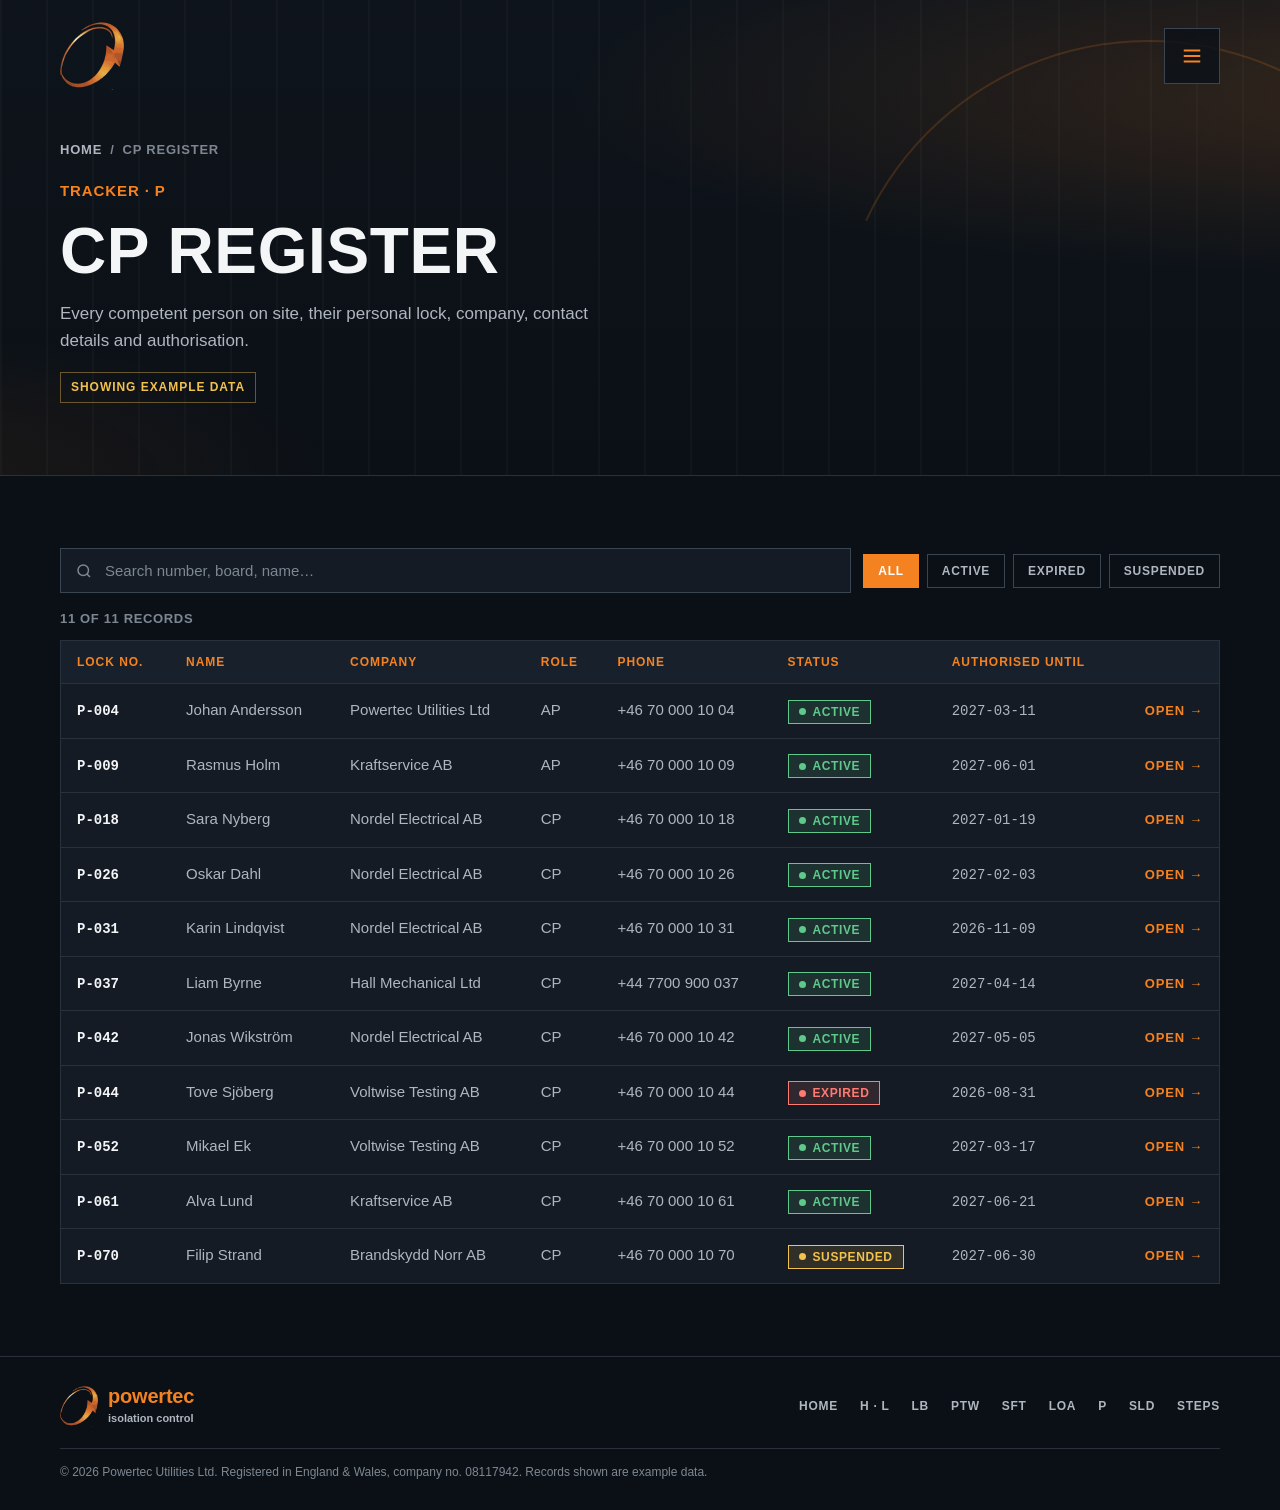
==== cp.html @ ac5b050d "Add files via upload" ====
<!doctype html>
<html lang="en-GB">
<head>
<meta charset="utf-8">
<meta name="viewport" content="width=device-width, initial-scale=1, viewport-fit=cover">
<title>CP Register · Powertec Isolation Control</title>
<meta name="theme-color" content="#0B1016">
<link rel="stylesheet" href="styles.css">
</head>
<body data-page="cp" data-root="">
<noscript>Powertec Isolation Control needs JavaScript switched on.</noscript>
<script src="logo.js"></script>
<script src="app.js"></script>
</body>
</html>
---- styles.css ----
/* Powertec Isolation Control — shared styles
   Matches the Powertec Utilities site: dark charcoal-navy ground, copper-orange accent,
   bold uppercase headings, square menu button, bordered cards, uppercase footer nav. */
:root{
  --bg:#0B1016; --bg2:#10161E; --card:#141B24; --card2:#18212B; --line:#28313C; --line2:#3A4552;
  --text:#F3F5F7; --muted:#AEB6C0; --dim:#7D8792;
  --orange:#F58220; --orange2:#E07024; --orange-ink:#F79A4A; --orange-soft:rgba(245,130,32,.12);
  --good:#5FC98B; --good-soft:rgba(95,201,139,.12);
  --warn:#F2C14E; --warn-soft:rgba(242,193,78,.12);
  --crit:#FF7A70; --crit-soft:rgba(255,122,112,.12);
  --idle:#9AA3AD; --idle-soft:rgba(154,163,173,.12);
  --head:"Helvetica Neue",Helvetica,Arial,"Segoe UI",sans-serif;
  --body:"Helvetica Neue",Helvetica,Arial,"Segoe UI",sans-serif;
  --mono:ui-monospace,"SFMono-Regular",Menlo,Consolas,monospace;
  color-scheme:dark;
}
*{box-sizing:border-box}
html{-webkit-text-size-adjust:100%}
body{margin:0;background:var(--bg);color:var(--text);font-family:var(--body);font-size:16px;line-height:1.6}
img{max-width:100%;display:block}
a{color:inherit}
:focus-visible{outline:2px solid var(--orange);outline-offset:3px}
.wrap{max-width:1200px;margin:0 auto;padding-left:max(20px,env(safe-area-inset-left,0px));padding-right:max(20px,env(safe-area-inset-right,0px))}
h1,h2,h3{font-family:var(--head);font-weight:700;text-transform:uppercase;letter-spacing:.01em;line-height:1.08;margin:0;text-wrap:balance}
h1{font-size:clamp(34px,6vw,64px)}
h2{font-size:clamp(26px,3.6vw,38px)}
h3{font-size:19px;line-height:1.25}
p{margin:0}
.eyebrow{font-size:15px;font-weight:700;letter-spacing:.06em;text-transform:uppercase;color:var(--orange)}
.sub{font-size:clamp(19px,2.2vw,24px);font-weight:700;line-height:1.35;margin-top:22px;max-width:30ch}
.lead{color:var(--muted);max-width:60ch;margin-top:14px;font-size:17px}
.mono{font-family:var(--mono);font-size:14px;font-variant-numeric:tabular-nums}

/* header */
.site-head{position:absolute;top:0;left:0;right:0;z-index:20;padding-top:env(safe-area-inset-top,0px)}
.site-head .wrap{display:flex;justify-content:space-between;align-items:center;padding-block:22px}
.site-head .mark{width:64px;height:auto}
.menu-btn{width:56px;height:56px;display:grid;place-items:center;background:rgba(11,16,22,.82);border:1.5px solid var(--line2);cursor:pointer;color:var(--orange)}
.menu-btn:hover{border-color:var(--orange)}
.menu-btn svg{width:22px;height:22px}

/* full-screen menu */
.menu{position:fixed;inset:0;z-index:50;background:rgba(8,12,17,.97);display:flex;flex-direction:column;padding:calc(22px + env(safe-area-inset-top,0px)) max(20px,env(safe-area-inset-right,0px)) calc(28px + env(safe-area-inset-bottom,0px)) max(20px,env(safe-area-inset-left,0px));overflow-y:auto}
.menu[hidden]{display:none}
.menu .top{display:flex;justify-content:space-between;align-items:center;max-width:1200px;width:100%;margin:0 auto}
.menu .top img{width:64px}
.menu nav{max-width:1200px;width:100%;margin:40px auto 0;display:flex;flex-direction:column}
.menu nav a{display:flex;justify-content:space-between;align-items:baseline;gap:16px;text-decoration:none;font:700 clamp(22px,4vw,34px)/1.2 var(--head);text-transform:uppercase;padding:16px 0;border-bottom:1px solid var(--line)}
.menu nav a small{font:600 13px var(--mono);color:var(--dim);letter-spacing:.06em}
.menu nav a:hover,.menu nav a[aria-current="page"]{color:var(--orange)}
.menu .note{max-width:1200px;width:100%;margin:28px auto 0;color:var(--dim);font-size:14px}

/* hero */
.hero{position:relative;overflow:hidden;padding-top:calc(140px + env(safe-area-inset-top,0px));padding-bottom:72px;
  background:
    radial-gradient(120% 70% at 110% 20%,rgba(245,130,32,.16),transparent 55%),
    radial-gradient(60% 50% at -10% 100%,rgba(245,130,32,.08),transparent 60%),
    repeating-linear-gradient(90deg,rgba(255,255,255,.025) 0 2px,transparent 2px 46px),
    linear-gradient(180deg,#0E141B 0%,#0B1016 100%)}
.hero::after{content:"";position:absolute;right:-180px;top:40px;width:620px;height:620px;border-radius:50%;border:2px solid rgba(245,130,32,.18);border-left-color:transparent;border-bottom-color:transparent;transform:rotate(-20deg);pointer-events:none}
.hero .wrap{position:relative;z-index:1}
.hero.home{padding-top:calc(120px + env(safe-area-inset-top,0px));min-height:auto}
.hero .biglogo{width:min(300px,62vw);margin-bottom:40px}
.cta{display:flex;flex-direction:column;gap:16px;margin-top:34px;max-width:360px}
.btn{display:flex;align-items:center;justify-content:center;gap:14px;text-decoration:none;font:700 15px var(--head);letter-spacing:.05em;text-transform:uppercase;padding:16px 22px;border:1.5px solid transparent;cursor:pointer}
.btn.primary{background:linear-gradient(180deg,#F08A35,#D0681F);color:#fff}
.btn.primary:hover{background:linear-gradient(180deg,#F79745,#DC7428)}
.btn.ghost{border-color:var(--line2);color:var(--text);background:rgba(11,16,22,.5)}
.btn.ghost:hover{border-color:var(--orange)}
.btn svg{width:20px;height:20px;flex:none}
.chev{display:block;width:28px;margin:42px auto 0;color:var(--muted)}
.crumbs{display:flex;flex-wrap:wrap;gap:8px;font-size:13px;font-weight:700;letter-spacing:.06em;text-transform:uppercase;color:var(--dim);margin-bottom:18px}
.crumbs a{text-decoration:none;color:var(--muted)}
.crumbs a:hover{color:var(--orange)}

/* sections + cards */
section.block{padding-block:72px;border-top:1px solid var(--line)}
section.block.alt{background:var(--bg2)}
.block-head{margin-bottom:36px}
.block-head h2{margin-top:10px}
.cards{display:grid;grid-template-columns:repeat(2,minmax(0,1fr));gap:20px}
.card{background:var(--card);border:1px solid var(--line);padding:30px;display:grid;grid-template-columns:auto minmax(0,1fr);gap:24px;text-decoration:none;transition:border-color .2s}
a.card:hover{border-color:var(--orange)}
.card .ico{width:64px;height:64px;color:var(--orange)}
.card h3{margin-bottom:12px}
.card p{color:var(--muted);font-size:15px}
.card .more{display:inline-flex;align-items:center;gap:12px;margin-top:18px;color:var(--orange);font:700 14px var(--head);letter-spacing:.06em;text-transform:uppercase}
.card .more svg{width:20px}
.card .n{font:600 13px var(--mono);color:var(--dim);margin-top:6px}
.trio{display:grid;grid-template-columns:repeat(4,minmax(0,1fr));gap:20px}
.trio div{text-align:center}
.trio svg{width:56px;height:56px;color:var(--orange);margin:0 auto 14px}
.trio b{display:block;font:700 14px var(--head);letter-spacing:.06em;text-transform:uppercase}
.trio p{color:var(--muted);font-size:14px;margin-top:6px}
.stats{display:grid;grid-template-columns:repeat(3,minmax(0,1fr));gap:0;border:1px solid var(--line);margin-top:44px;background:rgba(20,27,36,.6)}
.stats div{padding:20px 22px;border-right:1px solid var(--line);border-bottom:1px solid var(--line)}
.stats div:nth-child(3n){border-right:0}
.stats div:nth-last-child(-n+3){border-bottom:0}
.stats b{display:block;font:700 34px var(--head);font-variant-numeric:tabular-nums;color:var(--text)}
.stats b.hot{color:var(--orange)}
.stats span{font-size:13px;font-weight:700;letter-spacing:.05em;text-transform:uppercase;color:var(--muted)}
.example{display:inline-block;margin-top:18px;font-size:12px;font-weight:700;letter-spacing:.08em;text-transform:uppercase;color:var(--warn);border:1px solid rgba(242,193,78,.4);padding:5px 10px}

/* trackers */
.toolbar{display:flex;flex-wrap:wrap;gap:12px;align-items:center;margin-bottom:16px}
.search{flex:1 1 260px;min-width:0;display:flex;align-items:center;gap:10px;background:var(--card);border:1px solid var(--line2);padding:12px 14px}
.search:focus-within{border-color:var(--orange)}
.search svg{width:18px;color:var(--dim);flex:none}
.search input{flex:1;min-width:0;background:transparent;border:0;outline:0;color:var(--text);font:500 15px var(--body)}
.search input::placeholder{color:var(--dim)}
.filters{display:flex;flex-wrap:wrap;gap:8px}
.filters button{background:transparent;color:var(--muted);border:1px solid var(--line2);padding:9px 14px;font:700 12px var(--head);letter-spacing:.06em;text-transform:uppercase;cursor:pointer}
.filters button[aria-pressed="true"]{background:var(--orange);border-color:var(--orange);color:#fff}
.count{color:var(--dim);font-size:13px;font-weight:700;letter-spacing:.05em;text-transform:uppercase;margin-bottom:10px}
.tablebox{border:1px solid var(--line);overflow-x:auto;background:var(--card)}
table{width:100%;border-collapse:collapse;font-size:15px}
th{text-align:left;font:700 12px var(--head);letter-spacing:.08em;text-transform:uppercase;color:var(--orange);background:var(--card2);padding:14px 16px;white-space:nowrap;border-bottom:1px solid var(--line)}
td{padding:14px 16px;border-top:1px solid var(--line);vertical-align:top;color:var(--muted)}
td:first-child a{color:var(--text);font-weight:700;text-decoration:none}
tbody tr{cursor:pointer}
tbody tr:hover td{background:rgba(245,130,32,.06)}
td.go{text-align:right;white-space:nowrap}
td.go span{color:var(--orange);font:700 13px var(--head);letter-spacing:.06em;text-transform:uppercase}
.empty{text-align:center;padding:32px;color:var(--dim)}
.chip{display:inline-flex;align-items:center;gap:7px;font:700 12px var(--head);letter-spacing:.05em;text-transform:uppercase;padding:4px 10px;white-space:nowrap;border:1px solid currentColor}
.chip::before{content:"";width:7px;height:7px;border-radius:50%;background:currentColor}
.s-good{color:var(--good);background:var(--good-soft)}
.s-hot{color:var(--orange-ink);background:var(--orange-soft)}
.s-warn{color:var(--warn);background:var(--warn-soft)}
.s-crit{color:var(--crit);background:var(--crit-soft)}
.s-idle{color:var(--idle);background:var(--idle-soft)}
.sys{font:700 12px var(--mono);padding:2px 7px;border:1px solid currentColor}
.sys.hv{color:var(--crit)} .sys.lv{color:#7DB7F0}

/* record */
.rec-head{display:flex;justify-content:space-between;align-items:flex-start;gap:18px;flex-wrap:wrap}
.rec-id{font:700 15px var(--mono);color:var(--orange);margin-bottom:10px}
.rec-grid{display:grid;grid-template-columns:minmax(0,1.6fr) minmax(0,1fr);gap:24px}
.fields{display:grid;grid-template-columns:repeat(2,minmax(0,1fr));border:1px solid var(--line);background:var(--card);margin:0}
.field{padding:16px 20px;border-bottom:1px solid var(--line);min-width:0}
.field:nth-child(odd){border-right:1px solid var(--line)}
.field.wide{grid-column:1/-1;border-right:0}
.field dt{font:700 12px var(--head);letter-spacing:.08em;text-transform:uppercase;color:var(--orange)}
.field dd{margin:6px 0 0;color:var(--text);overflow-wrap:anywhere}
.side{display:flex;flex-direction:column;gap:20px}
.panel{background:var(--card);border:1px solid var(--line);padding:22px}
.panel h3{font-size:15px;margin-bottom:14px;color:var(--orange)}
.panel p{color:var(--muted);font-size:15px}
.links{display:flex;flex-wrap:wrap;gap:8px}
.links a,.links span{font:600 13px var(--mono);text-decoration:none;border:1px solid var(--line2);padding:6px 10px;color:var(--text)}
.links a:hover{border-color:var(--orange);color:var(--orange)}
.links span{color:var(--dim)}
.log{list-style:none;margin:0;padding:0;display:flex;flex-direction:column;gap:14px}
.log li{display:grid;grid-template-columns:auto minmax(0,1fr);gap:14px;font-size:15px;color:var(--muted)}
.log time{font:600 13px var(--mono);color:var(--orange-ink);white-space:nowrap;padding-top:2px}
.hooktag{border:1.5px dashed var(--orange);background:var(--orange-soft);padding:16px}
.hooktag b{display:block;font:700 12px var(--mono);letter-spacing:.12em;color:var(--orange);margin-bottom:8px}
.hooktag div{display:flex;justify-content:space-between;gap:10px;padding-block:6px;border-top:1px dotted var(--line2);font-size:14px}
.hooktag div span:first-child{color:var(--muted)}
.back{display:inline-flex;align-items:center;gap:10px;margin-top:32px;color:var(--orange);text-decoration:none;font:700 14px var(--head);letter-spacing:.06em;text-transform:uppercase}

/* schematic */
.sld{border:1px solid var(--line);background:var(--card);overflow-x:auto}
.sld svg{display:block;min-width:760px;width:100%;height:auto}
.sld .w{stroke:#D6DCE2;fill:none;stroke-width:1.6}
.sld .bus{stroke:var(--orange);stroke-width:5;stroke-linecap:round}
.sld .bx,.sld .cb{fill:var(--card);stroke:#D6DCE2;stroke-width:1.6}
.sld .ld{fill:var(--card2);stroke:var(--dim);stroke-width:1.2;stroke-dasharray:4 3}
.sld text{fill:var(--text);font-family:var(--body);font-size:12px}
.sld .t-q{fill:var(--muted);font-size:11px}
.sld .t-b{font-weight:700;font-size:13px}
.legend{display:flex;flex-wrap:wrap;gap:22px;margin-top:16px;color:var(--muted);font-size:14px}
.legend span{display:inline-flex;align-items:center;gap:10px}

/* implementation plan */
.barbox{overflow-x:auto;margin-bottom:36px}
.phasebar{display:grid;grid-template-columns:repeat(9,minmax(112px,1fr));border:1px solid var(--line);background:var(--card)}
.phasebar a{display:flex;flex-direction:column;gap:4px;padding:16px;text-decoration:none;border-right:1px solid var(--line);position:relative}
.phasebar a:last-child{border-right:0}
.phasebar a::after{content:"";position:absolute;left:0;right:0;bottom:0;height:3px;background:var(--orange);opacity:.35}
.phasebar a:hover::after{opacity:1}
.phasebar b{font:700 26px var(--head);color:var(--orange);line-height:1}
.phasebar span{font:700 13px var(--head);letter-spacing:.05em;text-transform:uppercase}
.phasebar small{font:600 12px var(--mono);color:var(--dim)}
.phases{display:flex;flex-direction:column;gap:20px}
.phase{display:grid;grid-template-columns:88px minmax(0,1fr);background:var(--card);border:1px solid var(--line);scroll-margin-top:24px}
.pnum{display:flex;align-items:flex-start;justify-content:center;padding-top:24px;font:700 44px var(--head);color:var(--orange);border-right:1px solid var(--line);background:var(--card2)}
.pbody{padding:24px 28px;min-width:0}
.pmeta{display:flex;flex-wrap:wrap;gap:8px 20px;font:600 13px var(--mono);color:var(--dim);margin-bottom:8px}
.pbody h3{font-size:22px}
.aim{color:var(--text);margin-top:8px;font-size:17px}
.pcols{display:grid;grid-template-columns:minmax(0,1.6fr) minmax(0,1fr);gap:28px;margin-top:20px}
.pcols h4{margin:0 0 10px;font:700 12px var(--head);letter-spacing:.08em;text-transform:uppercase;color:var(--orange)}
.pcols ul{margin:0;padding:0;list-style:none;display:flex;flex-direction:column;gap:8px}
.pcols li{position:relative;padding-left:18px;color:var(--muted);font-size:15px}
.pcols li::before{content:"";position:absolute;left:0;top:.62em;width:8px;height:2px;background:var(--orange)}
.gate{margin-top:20px;padding:14px 16px;border:1px solid rgba(245,130,32,.4);background:var(--orange-soft);color:var(--text);font-size:15px}
.gate b{display:block;font:700 12px var(--head);letter-spacing:.1em;text-transform:uppercase;color:var(--orange);margin-bottom:4px}
.ready-head{display:flex;justify-content:space-between;align-items:center;gap:16px;flex-wrap:wrap;margin-bottom:16px}
#readyCount{font:700 14px var(--head);letter-spacing:.06em;text-transform:uppercase;color:var(--muted)}
#readyCount.done{color:var(--good)}
.checks{list-style:none;margin:0;padding:0;display:grid;grid-template-columns:repeat(2,minmax(0,1fr));gap:10px}
.checks label{display:flex;gap:14px;align-items:flex-start;background:var(--card);border:1px solid var(--line);padding:14px 16px;cursor:pointer}
.checks label:hover{border-color:var(--line2)}
.checks input{width:20px;height:20px;margin:2px 0 0;accent-color:var(--orange);flex:none}
.checks input:checked + span{color:var(--muted);text-decoration:line-through;text-decoration-color:var(--orange)}
.two{display:grid;grid-template-columns:repeat(2,minmax(0,1fr));gap:36px}
.tablebox.plain tbody tr{cursor:default}
.tablebox.plain tbody tr:hover td{background:none}
@media (max-width:820px){.two{grid-template-columns:1fr}.pcols{grid-template-columns:1fr;gap:18px}.checks{grid-template-columns:1fr}}
@media (max-width:640px){.phase{grid-template-columns:1fr}.pnum{justify-content:flex-start;padding:14px 20px;border-right:0;border-bottom:1px solid var(--line);font-size:30px}.pbody{padding:20px}}

/* system procedure */
.steps-list{list-style:none;margin:0;padding:0;display:flex;flex-direction:column;gap:12px}
.steps-list li{display:grid;grid-template-columns:32px minmax(0,1fr);gap:12px;color:var(--muted);font-size:15px;padding-left:0}
.steps-list li::before{content:none}
.sn{display:grid;place-items:center;width:28px;height:28px;border:1.5px solid var(--orange);color:var(--orange);font:700 13px var(--mono)}
.site-note{color:var(--text);font-size:15px;border-left:3px solid var(--orange);padding:4px 0 4px 14px}
.routines{display:grid;grid-template-columns:repeat(3,minmax(0,1fr));gap:20px}
.mini{margin:0;padding-left:20px;display:flex;flex-direction:column;gap:8px;color:var(--muted);font-size:15px}
.mini li::marker{color:var(--orange);font-weight:700}
.plink{color:var(--orange);font-family:var(--mono);text-decoration:none;border-bottom:1px solid currentColor}
@media (max-width:980px){.routines{grid-template-columns:repeat(2,minmax(0,1fr))}}
@media (max-width:640px){.routines{grid-template-columns:1fr}}

/* footer */
.site-foot{border-top:1px solid var(--line);padding-block:28px calc(28px + env(safe-area-inset-bottom,0px));background:var(--bg)}
.site-foot .wrap{display:flex;justify-content:space-between;align-items:center;gap:20px;flex-wrap:wrap}
.foot-brand{display:flex;align-items:center;gap:10px;text-decoration:none}
.foot-brand img{width:38px}
.foot-brand b{font:700 20px var(--head);color:var(--orange);letter-spacing:-.01em;line-height:1}
.foot-brand small{display:block;font-size:11px;color:var(--muted);font-weight:600}
.foot-nav{display:flex;flex-wrap:wrap;gap:6px 22px}
.foot-nav a{text-decoration:none;font:700 12px var(--head);letter-spacing:.06em;text-transform:uppercase;color:var(--muted)}
.foot-nav a:hover{color:var(--orange)}
.foot-legal{width:100%;color:var(--dim);font-size:12px;padding-top:14px;border-top:1px solid var(--line)}

@media (max-width:820px){
  .cards{grid-template-columns:1fr}
  .trio{grid-template-columns:repeat(2,minmax(0,1fr));row-gap:30px}
  .rec-grid{grid-template-columns:1fr}
  .stats{grid-template-columns:repeat(2,minmax(0,1fr))}
  .stats div{border-right:1px solid var(--line)!important;border-bottom:1px solid var(--line)!important}
  .stats div:nth-child(2n){border-right:0!important}
  .stats div:nth-last-child(-n+2){border-bottom:0!important}
}
@media (max-width:640px){
  .card{grid-template-columns:1fr;gap:16px;padding:24px}
  .fields{grid-template-columns:1fr}
  .field:nth-child(odd){border-right:0}
  .tablebox{border:0;background:none;overflow:visible}
  table,thead,tbody,tr,td{display:block}
  thead{display:none}
  tbody{display:grid;gap:12px}
  tbody tr{background:var(--card);border:1px solid var(--line);padding:12px 16px}
  td{border:0;padding:5px 0;display:grid;grid-template-columns:112px minmax(0,1fr);gap:10px}
  td::before{content:attr(data-label);font:700 11px var(--head);letter-spacing:.08em;text-transform:uppercase;color:var(--orange);padding-top:3px}
  td.go{text-align:left;grid-template-columns:1fr;padding-top:8px}
  td.go::before{content:none}
  tbody tr:hover td{background:none}
}
@media (prefers-reduced-motion:reduce){*{transition:none!important}}
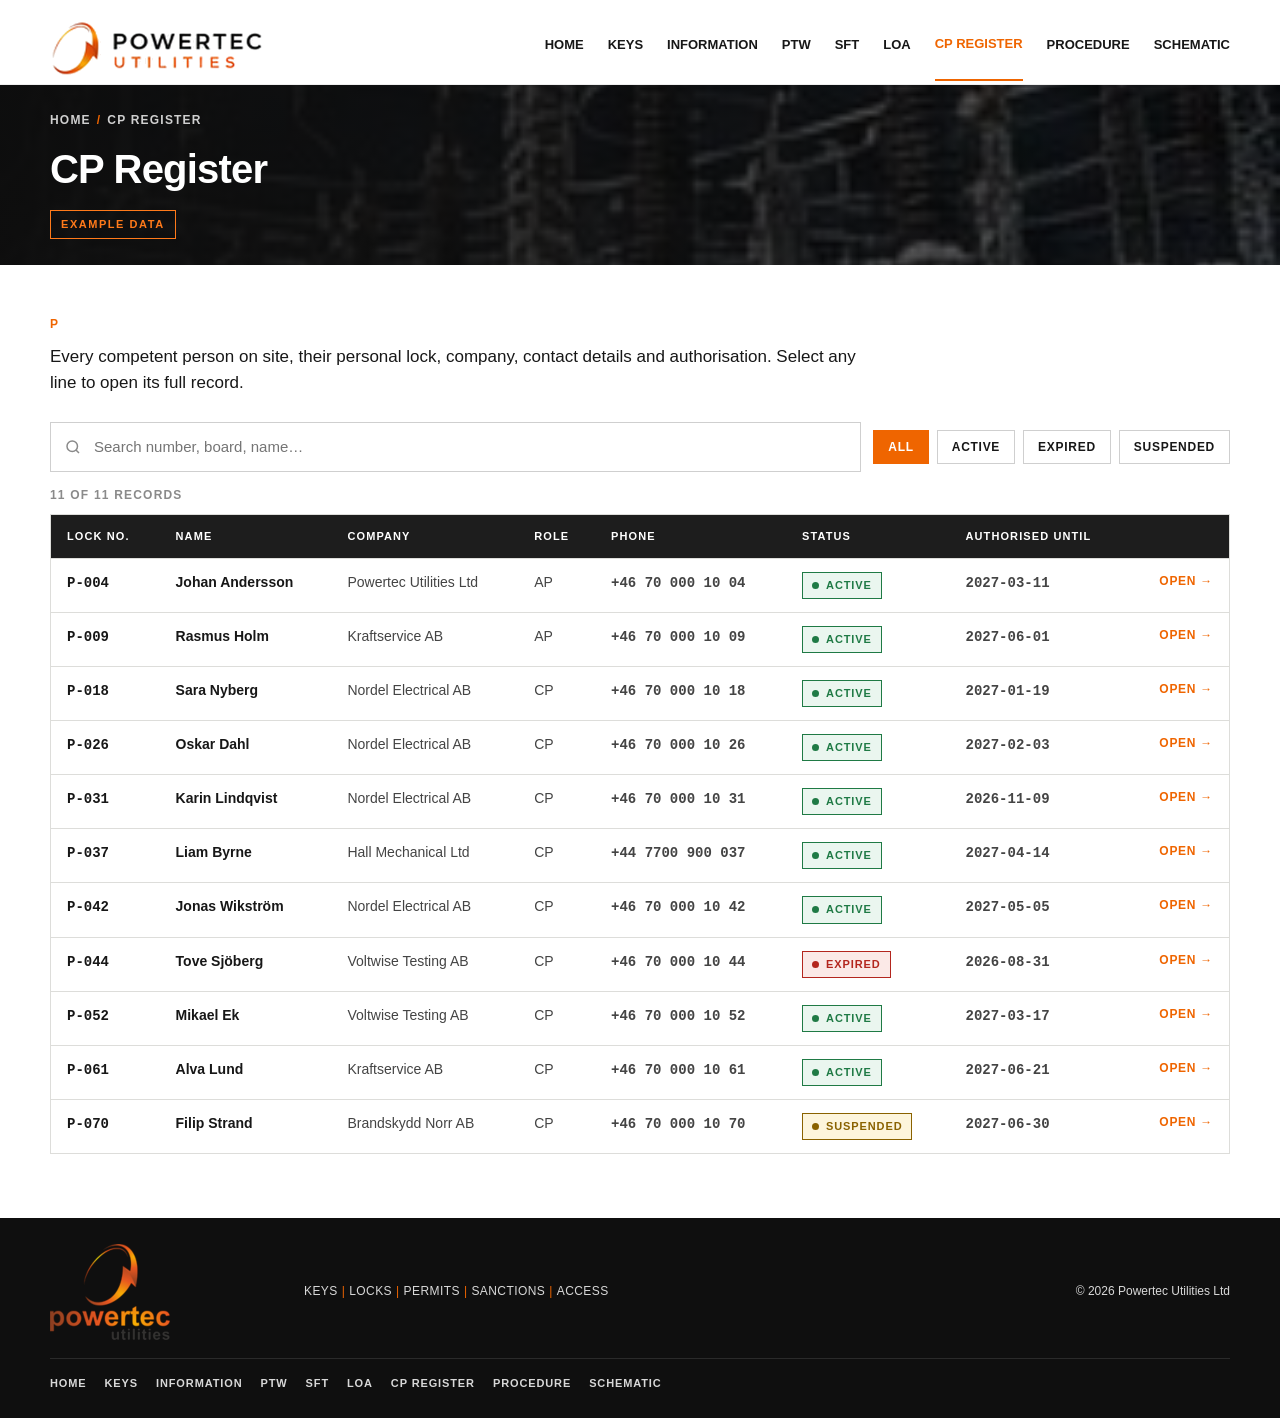
==== commit 76940f5d: "Add files via upload" ====
--- a/cp.html
+++ b/cp.html
@@ -4,12 +4,12 @@
 <meta charset="utf-8">
 <meta name="viewport" content="width=device-width, initial-scale=1, viewport-fit=cover">
 <title>CP Register · Powertec Isolation Control</title>
-<meta name="theme-color" content="#0B1016">
+<meta name="theme-color" content="#ffffff">
+<link rel="icon" type="image/png" href="favicon.png">
 <link rel="stylesheet" href="styles.css">
 </head>
 <body data-page="cp" data-root="">
 <noscript>Powertec Isolation Control needs JavaScript switched on.</noscript>
-<script src="logo.js"></script>
 <script src="app.js"></script>
 </body>
 </html>
--- a/styles.css
+++ b/styles.css
@@ -1,262 +1,325 @@
-/* Powertec Isolation Control — shared styles
-   Matches the Powertec Utilities site: dark charcoal-navy ground, copper-orange accent,
-   bold uppercase headings, square menu button, bordered cards, uppercase footer nav. */
+
 :root{
-  --bg:#0B1016; --bg2:#10161E; --card:#141B24; --card2:#18212B; --line:#28313C; --line2:#3A4552;
-  --text:#F3F5F7; --muted:#AEB6C0; --dim:#7D8792;
-  --orange:#F58220; --orange2:#E07024; --orange-ink:#F79A4A; --orange-soft:rgba(245,130,32,.12);
-  --good:#5FC98B; --good-soft:rgba(95,201,139,.12);
-  --warn:#F2C14E; --warn-soft:rgba(242,193,78,.12);
-  --crit:#FF7A70; --crit-soft:rgba(255,122,112,.12);
-  --idle:#9AA3AD; --idle-soft:rgba(154,163,173,.12);
-  --head:"Helvetica Neue",Helvetica,Arial,"Segoe UI",sans-serif;
-  --body:"Helvetica Neue",Helvetica,Arial,"Segoe UI",sans-serif;
-  --mono:ui-monospace,"SFMono-Regular",Menlo,Consolas,monospace;
-  color-scheme:dark;
+  --orange:#ef6500;
+  --orange-bright:#ff7a1a;
+  --ink:#171717;
+  --char:#1d1d1d;
+  --soft:#f5f5f3;
+  --line:#ddddda;
+  --muted:#5d5d5d;
+  --max:1180px;
 }
 *{box-sizing:border-box}
-html{-webkit-text-size-adjust:100%}
-body{margin:0;background:var(--bg);color:var(--text);font-family:var(--body);font-size:16px;line-height:1.6}
-img{max-width:100%;display:block}
-a{color:inherit}
-:focus-visible{outline:2px solid var(--orange);outline-offset:3px}
-.wrap{max-width:1200px;margin:0 auto;padding-left:max(20px,env(safe-area-inset-left,0px));padding-right:max(20px,env(safe-area-inset-right,0px))}
-h1,h2,h3{font-family:var(--head);font-weight:700;text-transform:uppercase;letter-spacing:.01em;line-height:1.08;margin:0;text-wrap:balance}
-h1{font-size:clamp(34px,6vw,64px)}
-h2{font-size:clamp(26px,3.6vw,38px)}
-h3{font-size:19px;line-height:1.25}
-p{margin:0}
-.eyebrow{font-size:15px;font-weight:700;letter-spacing:.06em;text-transform:uppercase;color:var(--orange)}
-.sub{font-size:clamp(19px,2.2vw,24px);font-weight:700;line-height:1.35;margin-top:22px;max-width:30ch}
-.lead{color:var(--muted);max-width:60ch;margin-top:14px;font-size:17px}
-.mono{font-family:var(--mono);font-size:14px;font-variant-numeric:tabular-nums}
-
-/* header */
-.site-head{position:absolute;top:0;left:0;right:0;z-index:20;padding-top:env(safe-area-inset-top,0px)}
-.site-head .wrap{display:flex;justify-content:space-between;align-items:center;padding-block:22px}
-.site-head .mark{width:64px;height:auto}
-.menu-btn{width:56px;height:56px;display:grid;place-items:center;background:rgba(11,16,22,.82);border:1.5px solid var(--line2);cursor:pointer;color:var(--orange)}
-.menu-btn:hover{border-color:var(--orange)}
-.menu-btn svg{width:22px;height:22px}
-
-/* full-screen menu */
-.menu{position:fixed;inset:0;z-index:50;background:rgba(8,12,17,.97);display:flex;flex-direction:column;padding:calc(22px + env(safe-area-inset-top,0px)) max(20px,env(safe-area-inset-right,0px)) calc(28px + env(safe-area-inset-bottom,0px)) max(20px,env(safe-area-inset-left,0px));overflow-y:auto}
-.menu[hidden]{display:none}
-.menu .top{display:flex;justify-content:space-between;align-items:center;max-width:1200px;width:100%;margin:0 auto}
-.menu .top img{width:64px}
-.menu nav{max-width:1200px;width:100%;margin:40px auto 0;display:flex;flex-direction:column}
-.menu nav a{display:flex;justify-content:space-between;align-items:baseline;gap:16px;text-decoration:none;font:700 clamp(22px,4vw,34px)/1.2 var(--head);text-transform:uppercase;padding:16px 0;border-bottom:1px solid var(--line)}
-.menu nav a small{font:600 13px var(--mono);color:var(--dim);letter-spacing:.06em}
-.menu nav a:hover,.menu nav a[aria-current="page"]{color:var(--orange)}
-.menu .note{max-width:1200px;width:100%;margin:28px auto 0;color:var(--dim);font-size:14px}
-
-/* hero */
-.hero{position:relative;overflow:hidden;padding-top:calc(140px + env(safe-area-inset-top,0px));padding-bottom:72px;
-  background:
-    radial-gradient(120% 70% at 110% 20%,rgba(245,130,32,.16),transparent 55%),
-    radial-gradient(60% 50% at -10% 100%,rgba(245,130,32,.08),transparent 60%),
-    repeating-linear-gradient(90deg,rgba(255,255,255,.025) 0 2px,transparent 2px 46px),
-    linear-gradient(180deg,#0E141B 0%,#0B1016 100%)}
-.hero::after{content:"";position:absolute;right:-180px;top:40px;width:620px;height:620px;border-radius:50%;border:2px solid rgba(245,130,32,.18);border-left-color:transparent;border-bottom-color:transparent;transform:rotate(-20deg);pointer-events:none}
-.hero .wrap{position:relative;z-index:1}
-.hero.home{padding-top:calc(120px + env(safe-area-inset-top,0px));min-height:auto}
-.hero .biglogo{width:min(300px,62vw);margin-bottom:40px}
-.cta{display:flex;flex-direction:column;gap:16px;margin-top:34px;max-width:360px}
-.btn{display:flex;align-items:center;justify-content:center;gap:14px;text-decoration:none;font:700 15px var(--head);letter-spacing:.05em;text-transform:uppercase;padding:16px 22px;border:1.5px solid transparent;cursor:pointer}
-.btn.primary{background:linear-gradient(180deg,#F08A35,#D0681F);color:#fff}
-.btn.primary:hover{background:linear-gradient(180deg,#F79745,#DC7428)}
-.btn.ghost{border-color:var(--line2);color:var(--text);background:rgba(11,16,22,.5)}
+html{scroll-behavior:smooth}
+body{margin:0;font-family:Arial,Helvetica,sans-serif;color:var(--ink);background:#fff;line-height:1.55}
+img{display:block;max-width:100%}
+a{text-decoration:none;color:inherit}
+.wrap{width:min(var(--max),calc(100% - 48px));margin:auto}
+.eyebrow{display:block;color:var(--orange);font-size:12px;font-weight:800;letter-spacing:.16em;margin-bottom:10px}
+.section-title{font-size:36px;line-height:1.1;margin:0 0 20px}
+
+/* HEADER */
+.site-header{background:#fff;border-bottom:1px solid #eee;position:sticky;top:0;z-index:100}
+.nav{height:84px;display:flex;align-items:center;justify-content:space-between;position:relative}
+.logo{width:245px}
+.navlinks{display:flex;gap:34px;align-items:center;font-size:13px;font-weight:800}
+.navlinks a{padding:31px 0 25px}
+.navlinks a.active{color:var(--orange);border-bottom:2px solid var(--orange)}
+.navlinks .enquire{background:var(--orange);color:#fff;padding:14px 26px;border-bottom:0!important}
+.menu-toggle{display:none;width:44px;height:44px;border:1px solid #ddd;background:#fff;font-size:22px}
+
+/* HOME */
+.home-hero{background:#111;color:#fff}
+.hero-grid{min-height:610px;display:grid;grid-template-columns:48% 52%}
+.hero-copy{padding:70px 42px 62px 8px;display:flex;flex-direction:column;justify-content:center}
+.hero-copy h1{font-size:54px;line-height:1.01;letter-spacing:-.025em;margin:0 0 18px}
+.orange-line{color:var(--orange-bright);font-weight:800;font-size:20px;line-height:1.35;margin-bottom:22px}
+.hero-copy p{font-size:18px;color:#ededed;margin:0 0 18px;max-width:610px}
+.hero-photo{min-height:610px;position:relative;overflow:hidden}
+.hero-photo img{width:100%;height:100%;object-fit:cover;object-position:center}
+.hero-photo:after{content:"";position:absolute;inset:0;background:linear-gradient(90deg,#111 0%,rgba(17,17,17,.65) 11%,rgba(17,17,17,0) 43%)}
+.btn{display:inline-block;margin-top:15px;background:var(--orange);color:#fff;padding:15px 24px;font-size:13px;font-weight:800;width:max-content}
+.home-services{display:grid;grid-template-columns:repeat(4,1fr);padding:42px 0 48px}
+.home-service{text-align:center;padding:0 32px;border-right:1px solid #d7d7d3}
+.home-service:last-child{border-right:0}
+.svc-icon{height:58px;display:flex;align-items:center;justify-content:center;color:var(--orange);font-size:40px;font-weight:900}
+.home-service h3{font-size:18px;line-height:1.2;margin:16px 0 14px}
+.home-service p{font-size:14px;color:#4e4e4e;margin:0}
+.home-positioning{background:var(--char);color:#fff;padding:42px 0}
+.position-grid{display:grid;grid-template-columns:.9fr 1.1fr;gap:60px;align-items:center}
+.position-grid h2{margin:0;font-size:30px;line-height:1.15}
+.position-grid p{margin:0;color:#d9d9d9;font-size:17px}
+
+/* INNER BANNERS */
+.page-banner{height:180px;color:#fff;display:flex;align-items:center;background-size:cover;background-position:center;position:relative}
+.page-banner:before{content:"";position:absolute;inset:0;background:linear-gradient(90deg,rgba(13,13,13,.96),rgba(13,13,13,.45))}
+.page-banner .wrap{position:relative;z-index:1}
+.page-banner h1{margin:0;font-size:40px;letter-spacing:-.02em}
+.page-body{padding:50px 0 64px}
+
+/* ABOUT */
+.about-grid{display:grid;grid-template-columns:1.08fr .92fr;gap:64px;align-items:start}
+.about-copy p{font-size:16px;margin:0 0 18px}
+.about-side h3{font-size:17px;margin:0 0 28px}
+.principles{display:grid;grid-template-columns:repeat(3,1fr);gap:24px;margin:0 0 28px}
+.principle{text-align:center}
+.picon{width:56px;height:56px;margin:0 auto 12px;border:2px solid #242424;border-radius:50%;display:flex;align-items:center;justify-content:center;font-size:24px;font-weight:900}
+.principle b{display:block;font-size:13px;line-height:1.2}
+.mission-section{background:var(--char);color:#fff;padding:56px 0}
+.mission-grid{display:grid;grid-template-columns:1fr 1fr;gap:1px;background:#414141;border:1px solid #414141}
+.mission-grid article{background:var(--char);padding:34px 38px}
+.mission-grid h2{font-size:25px;line-height:1.2;margin:0 0 14px}
+.mission-grid p{margin:0;color:#d7d7d7}
+.values-section{background:var(--soft);padding:58px 0 64px}
+.section-heading{max-width:780px;margin-bottom:32px}
+.values-grid{display:grid;grid-template-columns:repeat(2,1fr);gap:16px}
+.value-card{background:#fff;border-left:4px solid var(--orange);padding:24px 26px}
+.value-card h3{font-size:19px;margin:0 0 8px}
+.value-card p{margin:0;color:#555}
+.value-card strong{display:block;color:var(--orange);font-size:12px;letter-spacing:.1em;margin-bottom:10px}
+.approach-section{padding:58px 0}
+.approach-grid{display:grid;grid-template-columns:.8fr 1.2fr;gap:60px;align-items:start}
+.approach-points{display:grid;gap:14px}
+.approach-point{padding:18px 20px;border:1px solid var(--line);background:#fff}
+.approach-point h3{font-size:17px;margin:0 0 6px}
+.approach-point p{margin:0;color:#555}
+
+/* SERVICES */
+.service-intro{max-width:820px;margin-bottom:26px}
+.service-stack{display:grid}
+.service-row{display:grid;grid-template-columns:90px 1fr;gap:22px;padding:26px 0 30px;border-bottom:1px solid var(--line)}
+.bigicon{color:var(--orange);font-size:58px;line-height:1;text-align:center}
+.service-row h3{color:var(--orange);font-size:19px;margin:0 0 8px}
+.service-row p{margin:0 0 10px;color:#4d4d4d}
+.service-row ul{margin:4px 0 0;padding-left:20px;color:#444;columns:2;column-gap:48px}
+.service-row li{margin:4px 0;break-inside:avoid}
+.work-section{margin-top:46px;padding:38px;background:var(--soft)}
+.work-flow{display:grid;grid-template-columns:repeat(5,1fr);gap:12px;margin-top:24px}
+.work-step{background:#fff;padding:20px;border-top:3px solid var(--orange)}
+.work-step b{color:var(--orange);font-size:12px;letter-spacing:.1em}
+.work-step h3{font-size:16px;margin:8px 0}
+.work-step p{font-size:13px;margin:0;color:#555}
+
+/* SECTORS */
+.sector-intro{max-width:860px;margin-bottom:26px}
+.sector-stack{display:grid}
+.sector-row{display:grid;grid-template-columns:300px 1fr;gap:28px;padding:20px 0;border-bottom:1px solid var(--line);align-items:start}
+.sector-row img{width:300px;height:195px;object-fit:cover}
+.sector-row h3{color:var(--orange);font-size:19px;margin:0 0 8px}
+.sector-row p{margin:0 0 10px;color:#444}
+.sector-row ul{margin:0;padding-left:18px;color:#4f4f4f}
+.sector-row li{margin:4px 0}
+.data-centre-detail{margin-top:44px;background:var(--char);color:#fff;padding:36px}
+.data-centre-detail h2{margin-top:0}
+.data-centre-detail p{color:#d7d7d7}
+.capability-grid{display:grid;grid-template-columns:repeat(4,1fr);gap:12px;margin-top:22px}
+.capability{border:1px solid #4b4b4b;padding:18px}
+.capability strong{display:block;color:var(--orange-bright);font-size:25px}
+.capability span{font-size:13px;color:#ddd}
+
+/* CONTACT */
+.contact-grid{display:grid;grid-template-columns:.95fr 1.05fr;gap:70px}
+.contact-copy h2{color:var(--orange);font-size:21px;margin-bottom:20px}
+.contact-lines{margin-top:34px;display:grid;gap:16px}
+.contact-line{display:grid;grid-template-columns:30px 1fr;gap:10px;align-items:center;font-weight:700}
+.ci{color:var(--orange);font-size:22px}
+.contact-form{display:grid;grid-template-columns:1fr;gap:10px}
+.contact-form input,.contact-form textarea{width:100%;padding:13px;border:1px solid #cfcfcf;font:inherit}
+.contact-form textarea{min-height:165px}
+.contact-form button{width:max-content;background:var(--orange);color:#fff;border:0;padding:14px 24px;font-weight:800;cursor:pointer}
+
+/* FOOTER */
+footer{background:#0f0f0f;color:#d8d8d8;padding:26px 0}
+.footer-grid{display:grid;grid-template-columns:220px 1fr auto;gap:34px;align-items:center}
+.footer-logo{width:190px;background:transparent}
+.footer-tag{font-size:12px;letter-spacing:.035em}
+.footer-tag i{color:var(--orange);font-style:normal;padding:0 4px}
+.footer-copy{font-size:12px;white-space:nowrap}
+
+/* RESPONSIVE */
+@media(max-width:900px){
+  .wrap{width:min(var(--max),calc(100% - 32px))}
+  .nav{height:72px}.logo{width:188px}.menu-toggle{display:block}
+  .navlinks{display:none;position:absolute;top:72px;left:0;right:0;background:#fff;flex-direction:column;align-items:stretch;gap:0;box-shadow:0 14px 24px rgba(0,0,0,.12)}
+  .navlinks.open{display:flex}
+  .navlinks a{padding:14px 18px;border-bottom:1px solid #eee}
+  .navlinks .enquire{margin:10px 14px 14px;text-align:center;border:0!important}
+  .hero-grid{grid-template-columns:1fr}.hero-copy{padding:48px 10px 44px}.hero-copy h1{font-size:44px}
+  .hero-photo{min-height:360px}.hero-photo:after{background:linear-gradient(180deg,#111 0%,rgba(17,17,17,.28) 24%,rgba(17,17,17,0) 55%)}
+  .home-services{grid-template-columns:1fr 1fr}.home-service{padding:28px;border-bottom:1px solid #ddd}.home-service:nth-child(2){border-right:0}
+  .position-grid,.about-grid,.approach-grid,.contact-grid{grid-template-columns:1fr}
+  .mission-grid{grid-template-columns:1fr}.values-grid{grid-template-columns:1fr}
+  .service-row ul{columns:1}.work-flow{grid-template-columns:1fr 1fr}
+  .sector-row{grid-template-columns:210px 1fr}.sector-row img{width:210px;height:155px}
+  .capability-grid{grid-template-columns:1fr 1fr}
+  .footer-grid{grid-template-columns:1fr}.footer-logo{width:170px}
+}
+@media(max-width:620px){
+  .hero-copy h1{font-size:39px}.orange-line{font-size:17px}
+  .home-services{grid-template-columns:1fr}.home-service{border-right:0}
+  .page-banner{height:145px}.page-banner h1{font-size:31px}.page-body{padding:36px 0 46px}
+  .principles{grid-template-columns:1fr}.service-row{grid-template-columns:58px 1fr;gap:14px}.bigicon{font-size:44px}
+  .work-flow{grid-template-columns:1fr}.sector-row{grid-template-columns:1fr}.sector-row img{width:100%;height:220px}
+  .capability-grid{grid-template-columns:1fr 1fr}
+}
+
+/* =========================================================
+   ISOLATION CONTROL ADD-ONS
+   Built on the Powertec Utilities styles above.
+   ========================================================= */
+.mono{font-family:"Courier New",Courier,monospace;font-weight:700;font-variant-numeric:tabular-nums}
+.example-tag{display:inline-block;margin-top:14px;font-size:11px;font-weight:800;letter-spacing:.14em;color:var(--orange-bright);border:1px solid var(--orange-bright);padding:5px 10px}
+.page-banner .example-tag{margin:10px 0 0}
+.page-banner .crumbs{font-size:12px;font-weight:800;letter-spacing:.1em;color:#cfcfcf;margin-bottom:8px}
+.page-banner .crumbs a:hover{color:var(--orange-bright)}
+.page-banner .crumbs span{padding:0 6px;color:var(--orange)}
+
+/* header: nine links, so the menu button appears earlier than on the main site */
+.navlinks{gap:24px}
+.navlinks a:hover{color:var(--orange)}
+.menu-toggle{cursor:pointer;color:var(--ink)}
+@media(max-width:1180px){
+  .nav{height:72px}.logo{width:188px}.menu-toggle{display:block}
+  .navlinks{display:none;position:absolute;top:72px;left:0;right:0;background:#fff;flex-direction:column;align-items:stretch;gap:0;box-shadow:0 14px 24px rgba(0,0,0,.12)}
+  .navlinks.open{display:flex}
+  .navlinks a{padding:14px 18px;border-bottom:1px solid #eee}
+  .navlinks a.active{border-bottom:1px solid #eee;box-shadow:inset 3px 0 0 var(--orange)}
+}
+
+/* home */
+.hero-stats{display:grid;grid-template-columns:repeat(3,1fr);gap:1px;background:#3a3a3a;border:1px solid #3a3a3a;margin-top:26px;max-width:560px}
+.hero-stats div{background:#151515;padding:14px 16px}
+.hero-stats b{display:block;font-size:28px;line-height:1.1;color:#fff}
+.hero-stats b.hot{color:var(--orange-bright)}
+.hero-stats span{font-size:11px;font-weight:800;letter-spacing:.08em;color:#bdbdbd}
+.btn-row{display:flex;flex-wrap:wrap;gap:12px}
+.btn.ghost{background:transparent;border:1px solid #6a6a6a}
 .btn.ghost:hover{border-color:var(--orange)}
-.btn svg{width:20px;height:20px;flex:none}
-.chev{display:block;width:28px;margin:42px auto 0;color:var(--muted)}
-.crumbs{display:flex;flex-wrap:wrap;gap:8px;font-size:13px;font-weight:700;letter-spacing:.06em;text-transform:uppercase;color:var(--dim);margin-bottom:18px}
-.crumbs a{text-decoration:none;color:var(--muted)}
-.crumbs a:hover{color:var(--orange)}
-
-/* sections + cards */
-section.block{padding-block:72px;border-top:1px solid var(--line)}
-section.block.alt{background:var(--bg2)}
-.block-head{margin-bottom:36px}
-.block-head h2{margin-top:10px}
-.cards{display:grid;grid-template-columns:repeat(2,minmax(0,1fr));gap:20px}
-.card{background:var(--card);border:1px solid var(--line);padding:30px;display:grid;grid-template-columns:auto minmax(0,1fr);gap:24px;text-decoration:none;transition:border-color .2s}
-a.card:hover{border-color:var(--orange)}
-.card .ico{width:64px;height:64px;color:var(--orange)}
-.card h3{margin-bottom:12px}
-.card p{color:var(--muted);font-size:15px}
-.card .more{display:inline-flex;align-items:center;gap:12px;margin-top:18px;color:var(--orange);font:700 14px var(--head);letter-spacing:.06em;text-transform:uppercase}
-.card .more svg{width:20px}
-.card .n{font:600 13px var(--mono);color:var(--dim);margin-top:6px}
-.trio{display:grid;grid-template-columns:repeat(4,minmax(0,1fr));gap:20px}
-.trio div{text-align:center}
-.trio svg{width:56px;height:56px;color:var(--orange);margin:0 auto 14px}
-.trio b{display:block;font:700 14px var(--head);letter-spacing:.06em;text-transform:uppercase}
-.trio p{color:var(--muted);font-size:14px;margin-top:6px}
-.stats{display:grid;grid-template-columns:repeat(3,minmax(0,1fr));gap:0;border:1px solid var(--line);margin-top:44px;background:rgba(20,27,36,.6)}
-.stats div{padding:20px 22px;border-right:1px solid var(--line);border-bottom:1px solid var(--line)}
-.stats div:nth-child(3n){border-right:0}
-.stats div:nth-last-child(-n+3){border-bottom:0}
-.stats b{display:block;font:700 34px var(--head);font-variant-numeric:tabular-nums;color:var(--text)}
-.stats b.hot{color:var(--orange)}
-.stats span{font-size:13px;font-weight:700;letter-spacing:.05em;text-transform:uppercase;color:var(--muted)}
-.example{display:inline-block;margin-top:18px;font-size:12px;font-weight:700;letter-spacing:.08em;text-transform:uppercase;color:var(--warn);border:1px solid rgba(242,193,78,.4);padding:5px 10px}
-
-/* trackers */
-.toolbar{display:flex;flex-wrap:wrap;gap:12px;align-items:center;margin-bottom:16px}
-.search{flex:1 1 260px;min-width:0;display:flex;align-items:center;gap:10px;background:var(--card);border:1px solid var(--line2);padding:12px 14px}
+.btn:hover{background:var(--orange-bright)}
+.btn.ghost:hover{background:transparent}
+.svc-icon svg{width:48px;height:48px}
+.bigicon svg{width:54px;height:54px}
+.service-row .more{display:inline-block;margin-top:6px;color:var(--orange);font-size:13px;font-weight:800;letter-spacing:.04em}
+.service-row .more:hover{color:var(--ink)}
+.service-row .count{font-size:12px;font-weight:800;letter-spacing:.1em;color:#8a8a8a;margin:0 0 8px}
+.service-row a.row-link{display:contents}
+
+/* tracker pages */
+.toolbar{display:flex;flex-wrap:wrap;gap:12px;align-items:center;margin-bottom:14px}
+.search{flex:1 1 260px;min-width:0;display:flex;align-items:center;gap:10px;border:1px solid #cfcfcf;padding:11px 13px;background:#fff}
 .search:focus-within{border-color:var(--orange)}
-.search svg{width:18px;color:var(--dim);flex:none}
-.search input{flex:1;min-width:0;background:transparent;border:0;outline:0;color:var(--text);font:500 15px var(--body)}
-.search input::placeholder{color:var(--dim)}
+.search svg{width:18px;height:18px;color:#8a8a8a;flex:none}
+.search input{flex:1;min-width:0;border:0;outline:0;font:inherit;font-size:15px;background:transparent;color:var(--ink)}
 .filters{display:flex;flex-wrap:wrap;gap:8px}
-.filters button{background:transparent;color:var(--muted);border:1px solid var(--line2);padding:9px 14px;font:700 12px var(--head);letter-spacing:.06em;text-transform:uppercase;cursor:pointer}
+.filters button{background:#fff;border:1px solid #cfcfcf;padding:9px 14px;font:800 12px Arial,Helvetica,sans-serif;letter-spacing:.06em;cursor:pointer;color:var(--ink)}
 .filters button[aria-pressed="true"]{background:var(--orange);border-color:var(--orange);color:#fff}
-.count{color:var(--dim);font-size:13px;font-weight:700;letter-spacing:.05em;text-transform:uppercase;margin-bottom:10px}
-.tablebox{border:1px solid var(--line);overflow-x:auto;background:var(--card)}
-table{width:100%;border-collapse:collapse;font-size:15px}
-th{text-align:left;font:700 12px var(--head);letter-spacing:.08em;text-transform:uppercase;color:var(--orange);background:var(--card2);padding:14px 16px;white-space:nowrap;border-bottom:1px solid var(--line)}
-td{padding:14px 16px;border-top:1px solid var(--line);vertical-align:top;color:var(--muted)}
-td:first-child a{color:var(--text);font-weight:700;text-decoration:none}
-tbody tr{cursor:pointer}
-tbody tr:hover td{background:rgba(245,130,32,.06)}
-td.go{text-align:right;white-space:nowrap}
-td.go span{color:var(--orange);font:700 13px var(--head);letter-spacing:.06em;text-transform:uppercase}
-.empty{text-align:center;padding:32px;color:var(--dim)}
-.chip{display:inline-flex;align-items:center;gap:7px;font:700 12px var(--head);letter-spacing:.05em;text-transform:uppercase;padding:4px 10px;white-space:nowrap;border:1px solid currentColor}
-.chip::before{content:"";width:7px;height:7px;border-radius:50%;background:currentColor}
-.s-good{color:var(--good);background:var(--good-soft)}
-.s-hot{color:var(--orange-ink);background:var(--orange-soft)}
-.s-warn{color:var(--warn);background:var(--warn-soft)}
-.s-crit{color:var(--crit);background:var(--crit-soft)}
-.s-idle{color:var(--idle);background:var(--idle-soft)}
-.sys{font:700 12px var(--mono);padding:2px 7px;border:1px solid currentColor}
-.sys.hv{color:var(--crit)} .sys.lv{color:#7DB7F0}
-
-/* record */
-.rec-head{display:flex;justify-content:space-between;align-items:flex-start;gap:18px;flex-wrap:wrap}
-.rec-id{font:700 15px var(--mono);color:var(--orange);margin-bottom:10px}
-.rec-grid{display:grid;grid-template-columns:minmax(0,1.6fr) minmax(0,1fr);gap:24px}
-.fields{display:grid;grid-template-columns:repeat(2,minmax(0,1fr));border:1px solid var(--line);background:var(--card);margin:0}
-.field{padding:16px 20px;border-bottom:1px solid var(--line);min-width:0}
+.result-count{font-size:12px;font-weight:800;letter-spacing:.1em;color:#8a8a8a;margin-bottom:10px}
+.tablebox{border:1px solid var(--line);overflow-x:auto;background:#fff}
+.tablebox table{width:100%;border-collapse:collapse;font-size:14px}
+.tablebox th{text-align:left;background:var(--char);color:#fff;font-size:11px;font-weight:800;letter-spacing:.1em;padding:13px 16px;white-space:nowrap}
+.tablebox td{padding:13px 16px;border-top:1px solid var(--line);vertical-align:top;color:#444}
+.tablebox td:first-child a{color:var(--ink);font-weight:800}
+.tablebox tbody tr{cursor:pointer}
+.tablebox tbody tr:hover td{background:#fff4ec}
+.tablebox td.go{text-align:right;white-space:nowrap;color:var(--orange);font-weight:800;font-size:12px;letter-spacing:.06em}
+.tablebox.plain tbody tr{cursor:default}
+.tablebox.plain tbody tr:hover td{background:transparent}
+.empty{text-align:center;padding:30px;color:#777}
+.chip{display:inline-flex;align-items:center;gap:7px;font-size:11px;font-weight:800;letter-spacing:.08em;padding:4px 9px;white-space:nowrap;border:1px solid currentColor;text-transform:uppercase}
+.chip:before{content:"";width:7px;height:7px;border-radius:50%;background:currentColor}
+.s-good{color:#1f7a45;background:#eaf6ef}
+.s-hot{color:#c25200;background:#fff1e6}
+.s-warn{color:#8a6200;background:#fdf5dc}
+.s-crit{color:#b3261e;background:#fbe9e7}
+.s-idle{color:#666;background:#f1f1ef}
+.sys{font-family:"Courier New",monospace;font-weight:700;font-size:12px;padding:1px 6px;border:1px solid currentColor}
+.sys.hv{color:#b3261e}.sys.lv{color:#1f5fa8}
+
+/* record pages */
+.rec-head{display:flex;justify-content:space-between;align-items:flex-start;gap:18px;flex-wrap:wrap;margin-bottom:26px;padding-bottom:20px;border-bottom:1px solid var(--line)}
+.rec-head h2{margin:0;font-size:28px;line-height:1.15}
+.rec-id{color:var(--orange);font-weight:800;letter-spacing:.06em;font-size:14px;margin-bottom:6px}
+.rec-grid{display:grid;grid-template-columns:1.6fr 1fr;gap:28px;align-items:start}
+.fields{display:grid;grid-template-columns:1fr 1fr;border:1px solid var(--line);margin:0;background:#fff}
+.field{padding:15px 18px;border-bottom:1px solid var(--line);min-width:0}
 .field:nth-child(odd){border-right:1px solid var(--line)}
 .field.wide{grid-column:1/-1;border-right:0}
-.field dt{font:700 12px var(--head);letter-spacing:.08em;text-transform:uppercase;color:var(--orange)}
-.field dd{margin:6px 0 0;color:var(--text);overflow-wrap:anywhere}
-.side{display:flex;flex-direction:column;gap:20px}
-.panel{background:var(--card);border:1px solid var(--line);padding:22px}
-.panel h3{font-size:15px;margin-bottom:14px;color:var(--orange)}
-.panel p{color:var(--muted);font-size:15px}
+.field dt{color:var(--orange);font-size:11px;font-weight:800;letter-spacing:.12em}
+.field dd{margin:5px 0 0;color:var(--ink);overflow-wrap:anywhere}
+.side{display:grid;gap:16px}
+.side .value-card h3{font-size:16px}
 .links{display:flex;flex-wrap:wrap;gap:8px}
-.links a,.links span{font:600 13px var(--mono);text-decoration:none;border:1px solid var(--line2);padding:6px 10px;color:var(--text)}
+.links a,.links span{font-family:"Courier New",monospace;font-weight:700;font-size:13px;border:1px solid #cfcfcf;padding:5px 9px;background:#fff}
 .links a:hover{border-color:var(--orange);color:var(--orange)}
-.links span{color:var(--dim)}
-.log{list-style:none;margin:0;padding:0;display:flex;flex-direction:column;gap:14px}
-.log li{display:grid;grid-template-columns:auto minmax(0,1fr);gap:14px;font-size:15px;color:var(--muted)}
-.log time{font:600 13px var(--mono);color:var(--orange-ink);white-space:nowrap;padding-top:2px}
-.hooktag{border:1.5px dashed var(--orange);background:var(--orange-soft);padding:16px}
-.hooktag b{display:block;font:700 12px var(--mono);letter-spacing:.12em;color:var(--orange);margin-bottom:8px}
-.hooktag div{display:flex;justify-content:space-between;gap:10px;padding-block:6px;border-top:1px dotted var(--line2);font-size:14px}
-.hooktag div span:first-child{color:var(--muted)}
-.back{display:inline-flex;align-items:center;gap:10px;margin-top:32px;color:var(--orange);text-decoration:none;font:700 14px var(--head);letter-spacing:.06em;text-transform:uppercase}
+.links span{color:#888}
+.plink{color:var(--orange);font-family:"Courier New",monospace;font-weight:700;border-bottom:1px solid currentColor}
+.log{list-style:none;margin:0;padding:0;display:grid;gap:12px}
+.log li{display:grid;grid-template-columns:auto 1fr;gap:12px;font-size:14px;color:#444}
+.log time{font-family:"Courier New",monospace;font-weight:700;color:var(--orange);white-space:nowrap}
+.hooktag{border:2px dashed var(--orange);background:#fff7f0;padding:14px}
+.hooktag b{display:block;color:var(--orange);font-size:11px;letter-spacing:.14em;margin-bottom:8px}
+.hooktag div{display:flex;justify-content:space-between;gap:10px;padding:5px 0;border-top:1px dotted #e2c6ad;font-size:14px}
+.hooktag div span:first-child{color:#666}
+.warn-card{border-left-color:#b3261e!important}
+.warn-card h3{color:#b3261e}
+.back{display:inline-block;margin-top:30px;color:var(--orange);font-weight:800;font-size:13px;letter-spacing:.04em}
+
+/* procedure */
+.stage-bar{grid-template-columns:repeat(7,1fr)}
+.stage-bar a.work-step{display:block}
+.stage-bar a.work-step:hover h3{color:var(--orange)}
+.stage{display:grid;grid-template-columns:90px 1fr;gap:22px;padding:30px 0;border-bottom:1px solid var(--line);scroll-margin-top:100px}
+.stage-num{color:var(--orange);font-size:58px;font-weight:800;line-height:1;text-align:center}
+.stage h3{color:var(--orange);font-size:21px;margin:0 0 4px}
+.stage .who{font-size:12px;font-weight:800;letter-spacing:.1em;color:#8a8a8a;margin-bottom:14px}
+.stage-cols{display:grid;grid-template-columns:1.5fr 1fr;gap:34px}
+.stage-cols h4{margin:0 0 10px;font-size:12px;letter-spacing:.12em;color:var(--ink)}
+.steps-list{list-style:none;margin:0;padding:0;display:grid;gap:10px}
+.steps-list li{display:grid;grid-template-columns:30px 1fr;gap:12px;color:#444}
+.sn{display:grid;place-items:center;width:28px;height:28px;background:var(--orange);color:#fff;font-weight:800;font-size:13px}
+.site-note{margin:0;padding:14px 16px;background:var(--soft);border-left:4px solid var(--orange);color:#444;font-size:14px}
+.stop{margin:18px 0 0;padding:12px 16px;border:1px solid var(--orange);color:var(--ink);font-size:14px}
+.stop b{color:var(--orange);font-size:11px;letter-spacing:.14em;display:block;margin-bottom:3px}
+.routines{display:grid;grid-template-columns:repeat(3,1fr);gap:16px}
+.routines ol{margin:10px 0 0;padding-left:20px;color:#555;font-size:14px;display:grid;gap:6px}
+.routines li::marker{color:var(--orange);font-weight:800}
+.routines .who{font-size:11px;font-weight:800;letter-spacing:.1em;color:#8a8a8a}
 
 /* schematic */
-.sld{border:1px solid var(--line);background:var(--card);overflow-x:auto}
+.sld{border:1px solid var(--line);overflow-x:auto;background:#fff}
 .sld svg{display:block;min-width:760px;width:100%;height:auto}
-.sld .w{stroke:#D6DCE2;fill:none;stroke-width:1.6}
+.sld .w{stroke:#1d1d1d;fill:none;stroke-width:1.6}
 .sld .bus{stroke:var(--orange);stroke-width:5;stroke-linecap:round}
-.sld .bx,.sld .cb{fill:var(--card);stroke:#D6DCE2;stroke-width:1.6}
-.sld .ld{fill:var(--card2);stroke:var(--dim);stroke-width:1.2;stroke-dasharray:4 3}
-.sld text{fill:var(--text);font-family:var(--body);font-size:12px}
-.sld .t-q{fill:var(--muted);font-size:11px}
+.sld .bx,.sld .cb{fill:#fff;stroke:#1d1d1d;stroke-width:1.6}
+.sld .ld{fill:var(--soft);stroke:#999;stroke-width:1.2;stroke-dasharray:4 3}
+.sld text{fill:#1d1d1d;font-family:Arial,Helvetica,sans-serif;font-size:12px}
+.sld .t-q{fill:#666;font-size:11px}
 .sld .t-b{font-weight:700;font-size:13px}
-.legend{display:flex;flex-wrap:wrap;gap:22px;margin-top:16px;color:var(--muted);font-size:14px}
+.legend{display:flex;flex-wrap:wrap;gap:22px;margin-top:14px;color:#555;font-size:14px}
 .legend span{display:inline-flex;align-items:center;gap:10px}
 
-/* implementation plan */
-.barbox{overflow-x:auto;margin-bottom:36px}
-.phasebar{display:grid;grid-template-columns:repeat(9,minmax(112px,1fr));border:1px solid var(--line);background:var(--card)}
-.phasebar a{display:flex;flex-direction:column;gap:4px;padding:16px;text-decoration:none;border-right:1px solid var(--line);position:relative}
-.phasebar a:last-child{border-right:0}
-.phasebar a::after{content:"";position:absolute;left:0;right:0;bottom:0;height:3px;background:var(--orange);opacity:.35}
-.phasebar a:hover::after{opacity:1}
-.phasebar b{font:700 26px var(--head);color:var(--orange);line-height:1}
-.phasebar span{font:700 13px var(--head);letter-spacing:.05em;text-transform:uppercase}
-.phasebar small{font:600 12px var(--mono);color:var(--dim)}
-.phases{display:flex;flex-direction:column;gap:20px}
-.phase{display:grid;grid-template-columns:88px minmax(0,1fr);background:var(--card);border:1px solid var(--line);scroll-margin-top:24px}
-.pnum{display:flex;align-items:flex-start;justify-content:center;padding-top:24px;font:700 44px var(--head);color:var(--orange);border-right:1px solid var(--line);background:var(--card2)}
-.pbody{padding:24px 28px;min-width:0}
-.pmeta{display:flex;flex-wrap:wrap;gap:8px 20px;font:600 13px var(--mono);color:var(--dim);margin-bottom:8px}
-.pbody h3{font-size:22px}
-.aim{color:var(--text);margin-top:8px;font-size:17px}
-.pcols{display:grid;grid-template-columns:minmax(0,1.6fr) minmax(0,1fr);gap:28px;margin-top:20px}
-.pcols h4{margin:0 0 10px;font:700 12px var(--head);letter-spacing:.08em;text-transform:uppercase;color:var(--orange)}
-.pcols ul{margin:0;padding:0;list-style:none;display:flex;flex-direction:column;gap:8px}
-.pcols li{position:relative;padding-left:18px;color:var(--muted);font-size:15px}
-.pcols li::before{content:"";position:absolute;left:0;top:.62em;width:8px;height:2px;background:var(--orange)}
-.gate{margin-top:20px;padding:14px 16px;border:1px solid rgba(245,130,32,.4);background:var(--orange-soft);color:var(--text);font-size:15px}
-.gate b{display:block;font:700 12px var(--head);letter-spacing:.1em;text-transform:uppercase;color:var(--orange);margin-bottom:4px}
-.ready-head{display:flex;justify-content:space-between;align-items:center;gap:16px;flex-wrap:wrap;margin-bottom:16px}
-#readyCount{font:700 14px var(--head);letter-spacing:.06em;text-transform:uppercase;color:var(--muted)}
-#readyCount.done{color:var(--good)}
-.checks{list-style:none;margin:0;padding:0;display:grid;grid-template-columns:repeat(2,minmax(0,1fr));gap:10px}
-.checks label{display:flex;gap:14px;align-items:flex-start;background:var(--card);border:1px solid var(--line);padding:14px 16px;cursor:pointer}
-.checks label:hover{border-color:var(--line2)}
-.checks input{width:20px;height:20px;margin:2px 0 0;accent-color:var(--orange);flex:none}
-.checks input:checked + span{color:var(--muted);text-decoration:line-through;text-decoration-color:var(--orange)}
-.two{display:grid;grid-template-columns:repeat(2,minmax(0,1fr));gap:36px}
-.tablebox.plain tbody tr{cursor:default}
-.tablebox.plain tbody tr:hover td{background:none}
-@media (max-width:820px){.two{grid-template-columns:1fr}.pcols{grid-template-columns:1fr;gap:18px}.checks{grid-template-columns:1fr}}
-@media (max-width:640px){.phase{grid-template-columns:1fr}.pnum{justify-content:flex-start;padding:14px 20px;border-right:0;border-bottom:1px solid var(--line);font-size:30px}.pbody{padding:20px}}
-
-/* system procedure */
-.steps-list{list-style:none;margin:0;padding:0;display:flex;flex-direction:column;gap:12px}
-.steps-list li{display:grid;grid-template-columns:32px minmax(0,1fr);gap:12px;color:var(--muted);font-size:15px;padding-left:0}
-.steps-list li::before{content:none}
-.sn{display:grid;place-items:center;width:28px;height:28px;border:1.5px solid var(--orange);color:var(--orange);font:700 13px var(--mono)}
-.site-note{color:var(--text);font-size:15px;border-left:3px solid var(--orange);padding:4px 0 4px 14px}
-.routines{display:grid;grid-template-columns:repeat(3,minmax(0,1fr));gap:20px}
-.mini{margin:0;padding-left:20px;display:flex;flex-direction:column;gap:8px;color:var(--muted);font-size:15px}
-.mini li::marker{color:var(--orange);font-weight:700}
-.plink{color:var(--orange);font-family:var(--mono);text-decoration:none;border-bottom:1px solid currentColor}
-@media (max-width:980px){.routines{grid-template-columns:repeat(2,minmax(0,1fr))}}
-@media (max-width:640px){.routines{grid-template-columns:1fr}}
-
-/* footer */
-.site-foot{border-top:1px solid var(--line);padding-block:28px calc(28px + env(safe-area-inset-bottom,0px));background:var(--bg)}
-.site-foot .wrap{display:flex;justify-content:space-between;align-items:center;gap:20px;flex-wrap:wrap}
-.foot-brand{display:flex;align-items:center;gap:10px;text-decoration:none}
-.foot-brand img{width:38px}
-.foot-brand b{font:700 20px var(--head);color:var(--orange);letter-spacing:-.01em;line-height:1}
-.foot-brand small{display:block;font-size:11px;color:var(--muted);font-weight:600}
-.foot-nav{display:flex;flex-wrap:wrap;gap:6px 22px}
-.foot-nav a{text-decoration:none;font:700 12px var(--head);letter-spacing:.06em;text-transform:uppercase;color:var(--muted)}
-.foot-nav a:hover{color:var(--orange)}
-.foot-legal{width:100%;color:var(--dim);font-size:12px;padding-top:14px;border-top:1px solid var(--line)}
-
-@media (max-width:820px){
-  .cards{grid-template-columns:1fr}
-  .trio{grid-template-columns:repeat(2,minmax(0,1fr));row-gap:30px}
-  .rec-grid{grid-template-columns:1fr}
-  .stats{grid-template-columns:repeat(2,minmax(0,1fr))}
-  .stats div{border-right:1px solid var(--line)!important;border-bottom:1px solid var(--line)!important}
-  .stats div:nth-child(2n){border-right:0!important}
-  .stats div:nth-last-child(-n+2){border-bottom:0!important}
-}
-@media (max-width:640px){
-  .card{grid-template-columns:1fr;gap:16px;padding:24px}
-  .fields{grid-template-columns:1fr}
-  .field:nth-child(odd){border-right:0}
-  .tablebox{border:0;background:none;overflow:visible}
-  table,thead,tbody,tr,td{display:block}
-  thead{display:none}
-  tbody{display:grid;gap:12px}
-  tbody tr{background:var(--card);border:1px solid var(--line);padding:12px 16px}
-  td{border:0;padding:5px 0;display:grid;grid-template-columns:112px minmax(0,1fr);gap:10px}
-  td::before{content:attr(data-label);font:700 11px var(--head);letter-spacing:.08em;text-transform:uppercase;color:var(--orange);padding-top:3px}
-  td.go{text-align:left;grid-template-columns:1fr;padding-top:8px}
-  td.go::before{content:none}
-  tbody tr:hover td{background:none}
-}
-@media (prefers-reduced-motion:reduce){*{transition:none!important}}
+/* footer nav row */
+.footer-nav{display:flex;flex-wrap:wrap;gap:6px 18px;font-size:11px;font-weight:800;letter-spacing:.08em;border-top:1px solid #2a2a2a;margin-top:18px;padding-top:16px}
+.footer-nav a:hover{color:var(--orange)}
+
+@media(max-width:900px){
+  .rec-grid,.stage-cols{grid-template-columns:1fr}
+  .stage-bar{grid-template-columns:repeat(2,1fr)}
+  .routines{grid-template-columns:1fr 1fr}
+  .hero-stats{grid-template-columns:repeat(2,1fr)}
+}
+@media(max-width:620px){
+  .fields{grid-template-columns:1fr}.field:nth-child(odd){border-right:0}
+  .stage{grid-template-columns:44px 1fr;gap:14px}.stage-num{font-size:38px}
+  .stage-bar{grid-template-columns:1fr}
+  .routines{grid-template-columns:1fr}
+  .tablebox{border:0;overflow:visible;background:transparent}
+  .tablebox table,.tablebox thead,.tablebox tbody,.tablebox tr,.tablebox td{display:block}
+  .tablebox thead{display:none}
+  .tablebox tbody{display:grid;gap:12px}
+  .tablebox tbody tr{border:1px solid var(--line);border-left:4px solid var(--orange);background:#fff;padding:10px 14px}
+  .tablebox td{border:0;padding:4px 0;display:grid;grid-template-columns:108px 1fr;gap:10px}
+  .tablebox td:before{content:attr(data-label);font-size:11px;font-weight:800;letter-spacing:.08em;color:var(--orange);padding-top:2px;text-transform:uppercase}
+  .tablebox td.go{text-align:left;grid-template-columns:1fr}.tablebox td.go:before{content:none}
+  .tablebox tbody tr:hover td{background:transparent}
+}
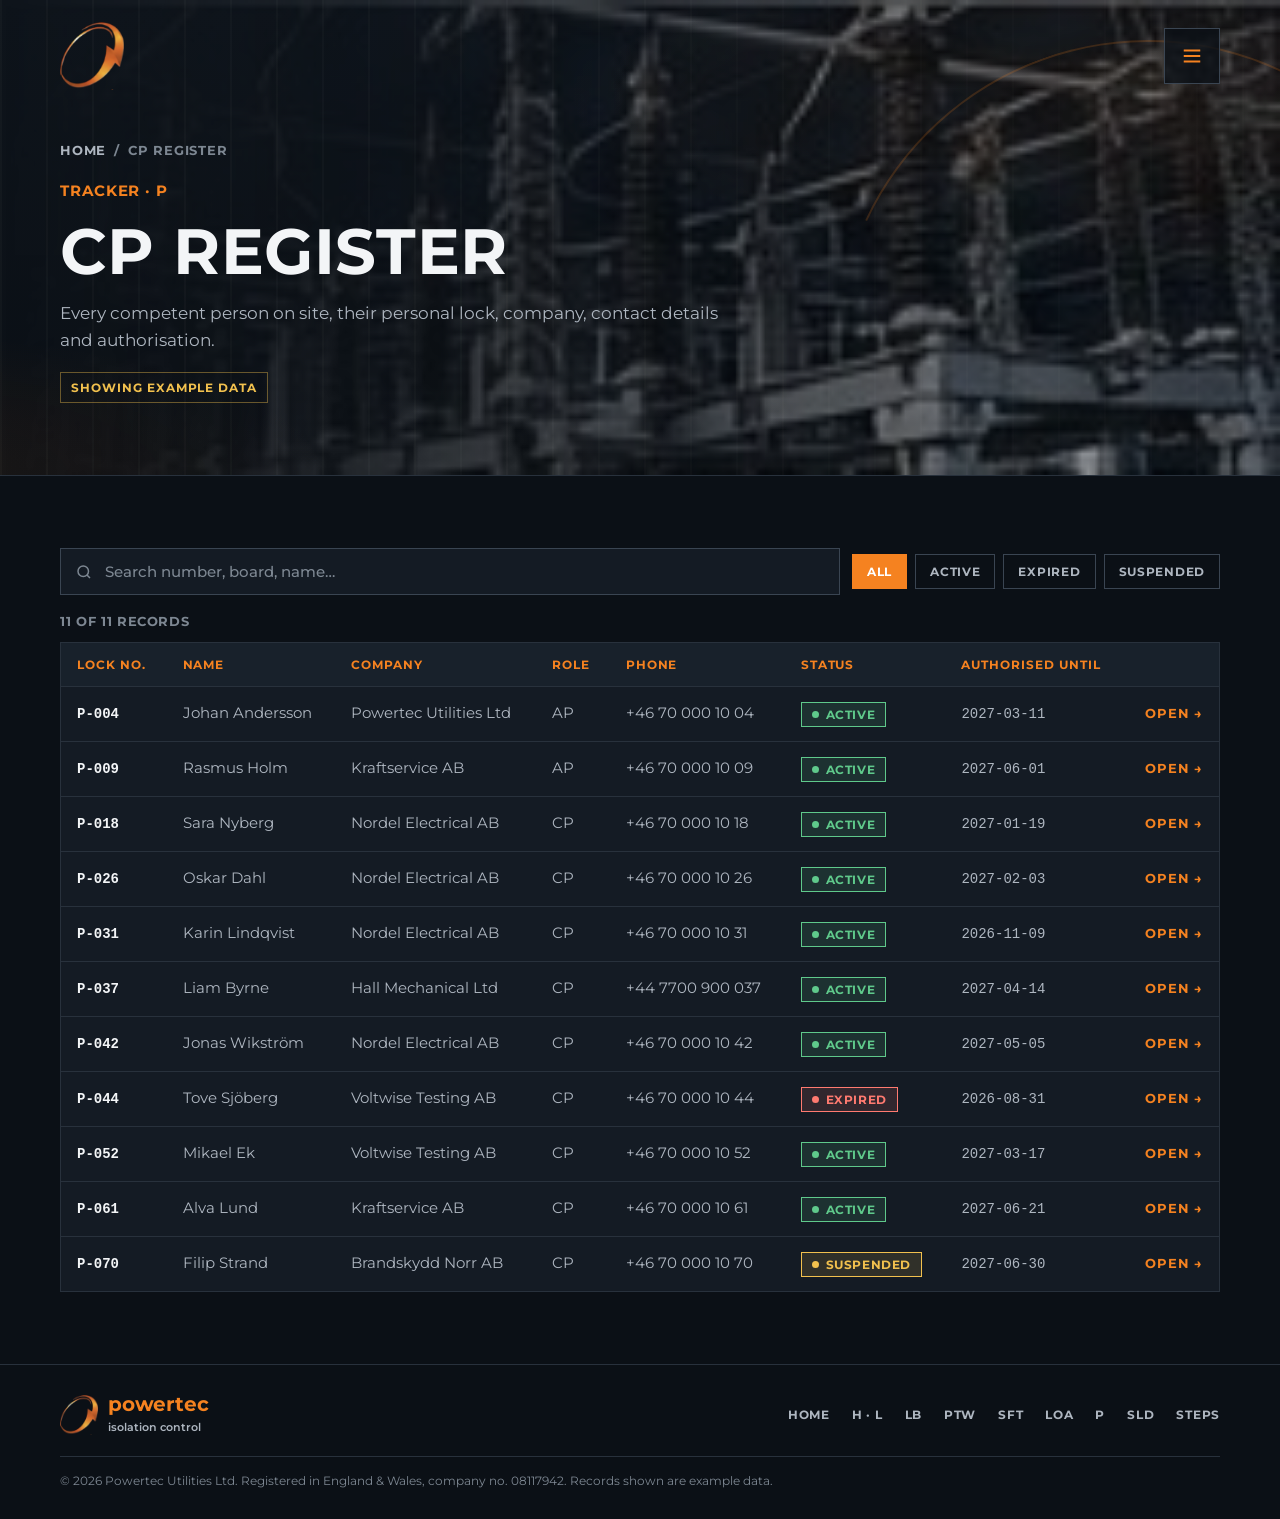
==== commit 1d227904: "Add files via upload" ====
--- a/cp.html
+++ b/cp.html
@@ -4,8 +4,11 @@
 <meta charset="utf-8">
 <meta name="viewport" content="width=device-width, initial-scale=1, viewport-fit=cover">
 <title>CP Register · Powertec Isolation Control</title>
-<meta name="theme-color" content="#ffffff">
+<meta name="theme-color" content="#0B1016">
 <link rel="icon" type="image/png" href="favicon.png">
+<link rel="preconnect" href="https://fonts.googleapis.com">
+<link rel="preconnect" href="https://fonts.gstatic.com" crossorigin>
+<link rel="stylesheet" href="https://fonts.googleapis.com/css2?family=Montserrat:wght@400;500;600;700;800&display=swap">
 <link rel="stylesheet" href="styles.css">
 </head>
 <body data-page="cp" data-root="">
--- a/styles.css
+++ b/styles.css
@@ -1,325 +1,294 @@
-
+/* Powertec Isolation Control — shared styles
+   Matches the Powertec Utilities site: dark charcoal-navy ground, photo backdrops that phase in, logo phase-in on the front page, copper-orange accent,
+   bold uppercase headings, square menu button, bordered cards, uppercase footer nav. */
 :root{
-  --orange:#ef6500;
-  --orange-bright:#ff7a1a;
-  --ink:#171717;
-  --char:#1d1d1d;
-  --soft:#f5f5f3;
-  --line:#ddddda;
-  --muted:#5d5d5d;
-  --max:1180px;
+  --bg:#0B1016; --bg2:#10161E; --card:#141B24; --card2:#18212B; --line:#28313C; --line2:#3A4552;
+  --text:#F3F5F7; --muted:#AEB6C0; --dim:#7D8792;
+  --orange:#F58220; --orange2:#E07024; --orange-ink:#F79A4A; --orange-soft:rgba(245,130,32,.12);
+  --good:#5FC98B; --good-soft:rgba(95,201,139,.12);
+  --warn:#F2C14E; --warn-soft:rgba(242,193,78,.12);
+  --crit:#FF7A70; --crit-soft:rgba(255,122,112,.12);
+  --idle:#9AA3AD; --idle-soft:rgba(154,163,173,.12);
+  --head:"Montserrat","Helvetica Neue",Helvetica,Arial,sans-serif;
+  --body:"Montserrat","Helvetica Neue",Helvetica,Arial,sans-serif;
+  --mono:ui-monospace,"SFMono-Regular",Menlo,Consolas,monospace;
+  color-scheme:dark;
 }
 *{box-sizing:border-box}
-html{scroll-behavior:smooth}
-body{margin:0;font-family:Arial,Helvetica,sans-serif;color:var(--ink);background:#fff;line-height:1.55}
-img{display:block;max-width:100%}
-a{text-decoration:none;color:inherit}
-.wrap{width:min(var(--max),calc(100% - 48px));margin:auto}
-.eyebrow{display:block;color:var(--orange);font-size:12px;font-weight:800;letter-spacing:.16em;margin-bottom:10px}
-.section-title{font-size:36px;line-height:1.1;margin:0 0 20px}
-
-/* HEADER */
-.site-header{background:#fff;border-bottom:1px solid #eee;position:sticky;top:0;z-index:100}
-.nav{height:84px;display:flex;align-items:center;justify-content:space-between;position:relative}
-.logo{width:245px}
-.navlinks{display:flex;gap:34px;align-items:center;font-size:13px;font-weight:800}
-.navlinks a{padding:31px 0 25px}
-.navlinks a.active{color:var(--orange);border-bottom:2px solid var(--orange)}
-.navlinks .enquire{background:var(--orange);color:#fff;padding:14px 26px;border-bottom:0!important}
-.menu-toggle{display:none;width:44px;height:44px;border:1px solid #ddd;background:#fff;font-size:22px}
-
-/* HOME */
-.home-hero{background:#111;color:#fff}
-.hero-grid{min-height:610px;display:grid;grid-template-columns:48% 52%}
-.hero-copy{padding:70px 42px 62px 8px;display:flex;flex-direction:column;justify-content:center}
-.hero-copy h1{font-size:54px;line-height:1.01;letter-spacing:-.025em;margin:0 0 18px}
-.orange-line{color:var(--orange-bright);font-weight:800;font-size:20px;line-height:1.35;margin-bottom:22px}
-.hero-copy p{font-size:18px;color:#ededed;margin:0 0 18px;max-width:610px}
-.hero-photo{min-height:610px;position:relative;overflow:hidden}
-.hero-photo img{width:100%;height:100%;object-fit:cover;object-position:center}
-.hero-photo:after{content:"";position:absolute;inset:0;background:linear-gradient(90deg,#111 0%,rgba(17,17,17,.65) 11%,rgba(17,17,17,0) 43%)}
-.btn{display:inline-block;margin-top:15px;background:var(--orange);color:#fff;padding:15px 24px;font-size:13px;font-weight:800;width:max-content}
-.home-services{display:grid;grid-template-columns:repeat(4,1fr);padding:42px 0 48px}
-.home-service{text-align:center;padding:0 32px;border-right:1px solid #d7d7d3}
-.home-service:last-child{border-right:0}
-.svc-icon{height:58px;display:flex;align-items:center;justify-content:center;color:var(--orange);font-size:40px;font-weight:900}
-.home-service h3{font-size:18px;line-height:1.2;margin:16px 0 14px}
-.home-service p{font-size:14px;color:#4e4e4e;margin:0}
-.home-positioning{background:var(--char);color:#fff;padding:42px 0}
-.position-grid{display:grid;grid-template-columns:.9fr 1.1fr;gap:60px;align-items:center}
-.position-grid h2{margin:0;font-size:30px;line-height:1.15}
-.position-grid p{margin:0;color:#d9d9d9;font-size:17px}
-
-/* INNER BANNERS */
-.page-banner{height:180px;color:#fff;display:flex;align-items:center;background-size:cover;background-position:center;position:relative}
-.page-banner:before{content:"";position:absolute;inset:0;background:linear-gradient(90deg,rgba(13,13,13,.96),rgba(13,13,13,.45))}
-.page-banner .wrap{position:relative;z-index:1}
-.page-banner h1{margin:0;font-size:40px;letter-spacing:-.02em}
-.page-body{padding:50px 0 64px}
-
-/* ABOUT */
-.about-grid{display:grid;grid-template-columns:1.08fr .92fr;gap:64px;align-items:start}
-.about-copy p{font-size:16px;margin:0 0 18px}
-.about-side h3{font-size:17px;margin:0 0 28px}
-.principles{display:grid;grid-template-columns:repeat(3,1fr);gap:24px;margin:0 0 28px}
-.principle{text-align:center}
-.picon{width:56px;height:56px;margin:0 auto 12px;border:2px solid #242424;border-radius:50%;display:flex;align-items:center;justify-content:center;font-size:24px;font-weight:900}
-.principle b{display:block;font-size:13px;line-height:1.2}
-.mission-section{background:var(--char);color:#fff;padding:56px 0}
-.mission-grid{display:grid;grid-template-columns:1fr 1fr;gap:1px;background:#414141;border:1px solid #414141}
-.mission-grid article{background:var(--char);padding:34px 38px}
-.mission-grid h2{font-size:25px;line-height:1.2;margin:0 0 14px}
-.mission-grid p{margin:0;color:#d7d7d7}
-.values-section{background:var(--soft);padding:58px 0 64px}
-.section-heading{max-width:780px;margin-bottom:32px}
-.values-grid{display:grid;grid-template-columns:repeat(2,1fr);gap:16px}
-.value-card{background:#fff;border-left:4px solid var(--orange);padding:24px 26px}
-.value-card h3{font-size:19px;margin:0 0 8px}
-.value-card p{margin:0;color:#555}
-.value-card strong{display:block;color:var(--orange);font-size:12px;letter-spacing:.1em;margin-bottom:10px}
-.approach-section{padding:58px 0}
-.approach-grid{display:grid;grid-template-columns:.8fr 1.2fr;gap:60px;align-items:start}
-.approach-points{display:grid;gap:14px}
-.approach-point{padding:18px 20px;border:1px solid var(--line);background:#fff}
-.approach-point h3{font-size:17px;margin:0 0 6px}
-.approach-point p{margin:0;color:#555}
-
-/* SERVICES */
-.service-intro{max-width:820px;margin-bottom:26px}
-.service-stack{display:grid}
-.service-row{display:grid;grid-template-columns:90px 1fr;gap:22px;padding:26px 0 30px;border-bottom:1px solid var(--line)}
-.bigicon{color:var(--orange);font-size:58px;line-height:1;text-align:center}
-.service-row h3{color:var(--orange);font-size:19px;margin:0 0 8px}
-.service-row p{margin:0 0 10px;color:#4d4d4d}
-.service-row ul{margin:4px 0 0;padding-left:20px;color:#444;columns:2;column-gap:48px}
-.service-row li{margin:4px 0;break-inside:avoid}
-.work-section{margin-top:46px;padding:38px;background:var(--soft)}
-.work-flow{display:grid;grid-template-columns:repeat(5,1fr);gap:12px;margin-top:24px}
-.work-step{background:#fff;padding:20px;border-top:3px solid var(--orange)}
-.work-step b{color:var(--orange);font-size:12px;letter-spacing:.1em}
-.work-step h3{font-size:16px;margin:8px 0}
-.work-step p{font-size:13px;margin:0;color:#555}
-
-/* SECTORS */
-.sector-intro{max-width:860px;margin-bottom:26px}
-.sector-stack{display:grid}
-.sector-row{display:grid;grid-template-columns:300px 1fr;gap:28px;padding:20px 0;border-bottom:1px solid var(--line);align-items:start}
-.sector-row img{width:300px;height:195px;object-fit:cover}
-.sector-row h3{color:var(--orange);font-size:19px;margin:0 0 8px}
-.sector-row p{margin:0 0 10px;color:#444}
-.sector-row ul{margin:0;padding-left:18px;color:#4f4f4f}
-.sector-row li{margin:4px 0}
-.data-centre-detail{margin-top:44px;background:var(--char);color:#fff;padding:36px}
-.data-centre-detail h2{margin-top:0}
-.data-centre-detail p{color:#d7d7d7}
-.capability-grid{display:grid;grid-template-columns:repeat(4,1fr);gap:12px;margin-top:22px}
-.capability{border:1px solid #4b4b4b;padding:18px}
-.capability strong{display:block;color:var(--orange-bright);font-size:25px}
-.capability span{font-size:13px;color:#ddd}
-
-/* CONTACT */
-.contact-grid{display:grid;grid-template-columns:.95fr 1.05fr;gap:70px}
-.contact-copy h2{color:var(--orange);font-size:21px;margin-bottom:20px}
-.contact-lines{margin-top:34px;display:grid;gap:16px}
-.contact-line{display:grid;grid-template-columns:30px 1fr;gap:10px;align-items:center;font-weight:700}
-.ci{color:var(--orange);font-size:22px}
-.contact-form{display:grid;grid-template-columns:1fr;gap:10px}
-.contact-form input,.contact-form textarea{width:100%;padding:13px;border:1px solid #cfcfcf;font:inherit}
-.contact-form textarea{min-height:165px}
-.contact-form button{width:max-content;background:var(--orange);color:#fff;border:0;padding:14px 24px;font-weight:800;cursor:pointer}
-
-/* FOOTER */
-footer{background:#0f0f0f;color:#d8d8d8;padding:26px 0}
-.footer-grid{display:grid;grid-template-columns:220px 1fr auto;gap:34px;align-items:center}
-.footer-logo{width:190px;background:transparent}
-.footer-tag{font-size:12px;letter-spacing:.035em}
-.footer-tag i{color:var(--orange);font-style:normal;padding:0 4px}
-.footer-copy{font-size:12px;white-space:nowrap}
-
-/* RESPONSIVE */
-@media(max-width:900px){
-  .wrap{width:min(var(--max),calc(100% - 32px))}
-  .nav{height:72px}.logo{width:188px}.menu-toggle{display:block}
-  .navlinks{display:none;position:absolute;top:72px;left:0;right:0;background:#fff;flex-direction:column;align-items:stretch;gap:0;box-shadow:0 14px 24px rgba(0,0,0,.12)}
-  .navlinks.open{display:flex}
-  .navlinks a{padding:14px 18px;border-bottom:1px solid #eee}
-  .navlinks .enquire{margin:10px 14px 14px;text-align:center;border:0!important}
-  .hero-grid{grid-template-columns:1fr}.hero-copy{padding:48px 10px 44px}.hero-copy h1{font-size:44px}
-  .hero-photo{min-height:360px}.hero-photo:after{background:linear-gradient(180deg,#111 0%,rgba(17,17,17,.28) 24%,rgba(17,17,17,0) 55%)}
-  .home-services{grid-template-columns:1fr 1fr}.home-service{padding:28px;border-bottom:1px solid #ddd}.home-service:nth-child(2){border-right:0}
-  .position-grid,.about-grid,.approach-grid,.contact-grid{grid-template-columns:1fr}
-  .mission-grid{grid-template-columns:1fr}.values-grid{grid-template-columns:1fr}
-  .service-row ul{columns:1}.work-flow{grid-template-columns:1fr 1fr}
-  .sector-row{grid-template-columns:210px 1fr}.sector-row img{width:210px;height:155px}
-  .capability-grid{grid-template-columns:1fr 1fr}
-  .footer-grid{grid-template-columns:1fr}.footer-logo{width:170px}
-}
-@media(max-width:620px){
-  .hero-copy h1{font-size:39px}.orange-line{font-size:17px}
-  .home-services{grid-template-columns:1fr}.home-service{border-right:0}
-  .page-banner{height:145px}.page-banner h1{font-size:31px}.page-body{padding:36px 0 46px}
-  .principles{grid-template-columns:1fr}.service-row{grid-template-columns:58px 1fr;gap:14px}.bigicon{font-size:44px}
-  .work-flow{grid-template-columns:1fr}.sector-row{grid-template-columns:1fr}.sector-row img{width:100%;height:220px}
-  .capability-grid{grid-template-columns:1fr 1fr}
-}
-
-/* =========================================================
-   ISOLATION CONTROL ADD-ONS
-   Built on the Powertec Utilities styles above.
-   ========================================================= */
-.mono{font-family:"Courier New",Courier,monospace;font-weight:700;font-variant-numeric:tabular-nums}
-.example-tag{display:inline-block;margin-top:14px;font-size:11px;font-weight:800;letter-spacing:.14em;color:var(--orange-bright);border:1px solid var(--orange-bright);padding:5px 10px}
-.page-banner .example-tag{margin:10px 0 0}
-.page-banner .crumbs{font-size:12px;font-weight:800;letter-spacing:.1em;color:#cfcfcf;margin-bottom:8px}
-.page-banner .crumbs a:hover{color:var(--orange-bright)}
-.page-banner .crumbs span{padding:0 6px;color:var(--orange)}
-
-/* header: nine links, so the menu button appears earlier than on the main site */
-.navlinks{gap:24px}
-.navlinks a:hover{color:var(--orange)}
-.menu-toggle{cursor:pointer;color:var(--ink)}
-@media(max-width:1180px){
-  .nav{height:72px}.logo{width:188px}.menu-toggle{display:block}
-  .navlinks{display:none;position:absolute;top:72px;left:0;right:0;background:#fff;flex-direction:column;align-items:stretch;gap:0;box-shadow:0 14px 24px rgba(0,0,0,.12)}
-  .navlinks.open{display:flex}
-  .navlinks a{padding:14px 18px;border-bottom:1px solid #eee}
-  .navlinks a.active{border-bottom:1px solid #eee;box-shadow:inset 3px 0 0 var(--orange)}
-}
-
-/* home */
-.hero-stats{display:grid;grid-template-columns:repeat(3,1fr);gap:1px;background:#3a3a3a;border:1px solid #3a3a3a;margin-top:26px;max-width:560px}
-.hero-stats div{background:#151515;padding:14px 16px}
-.hero-stats b{display:block;font-size:28px;line-height:1.1;color:#fff}
-.hero-stats b.hot{color:var(--orange-bright)}
-.hero-stats span{font-size:11px;font-weight:800;letter-spacing:.08em;color:#bdbdbd}
-.btn-row{display:flex;flex-wrap:wrap;gap:12px}
-.btn.ghost{background:transparent;border:1px solid #6a6a6a}
+html{-webkit-text-size-adjust:100%}
+body{margin:0;background:var(--bg);color:var(--text);font-family:var(--body);font-size:16px;line-height:1.6}
+img{max-width:100%;display:block}
+a{color:inherit}
+:focus-visible{outline:2px solid var(--orange);outline-offset:3px}
+.wrap{max-width:1200px;margin:0 auto;padding-left:max(20px,env(safe-area-inset-left,0px));padding-right:max(20px,env(safe-area-inset-right,0px))}
+h1,h2,h3{font-family:var(--head);font-weight:700;text-transform:uppercase;letter-spacing:.01em;line-height:1.08;margin:0;text-wrap:balance}
+h1{font-size:clamp(34px,6vw,64px)}
+h2{font-size:clamp(26px,3.6vw,38px)}
+h3{font-size:19px;line-height:1.25}
+p{margin:0}
+.eyebrow{font-size:15px;font-weight:700;letter-spacing:.06em;text-transform:uppercase;color:var(--orange)}
+.sub{font-size:clamp(19px,2.2vw,24px);font-weight:700;line-height:1.35;margin-top:22px;max-width:30ch}
+.lead{color:var(--muted);max-width:60ch;margin-top:14px;font-size:17px}
+.mono{font-family:var(--mono);font-size:14px;font-variant-numeric:tabular-nums}
+
+/* header */
+.site-head{position:absolute;top:0;left:0;right:0;z-index:20;padding-top:env(safe-area-inset-top,0px)}
+.site-head .wrap{display:flex;justify-content:space-between;align-items:center;padding-block:22px}
+.site-head .mark{width:64px;height:auto}
+.menu-btn{width:56px;height:56px;display:grid;place-items:center;background:rgba(11,16,22,.82);border:1.5px solid var(--line2);cursor:pointer;color:var(--orange)}
+.menu-btn:hover{border-color:var(--orange)}
+.menu-btn svg{width:22px;height:22px}
+
+/* full-screen menu */
+.menu{position:fixed;inset:0;z-index:50;background:rgba(8,12,17,.97);display:flex;flex-direction:column;padding:calc(22px + env(safe-area-inset-top,0px)) max(20px,env(safe-area-inset-right,0px)) calc(28px + env(safe-area-inset-bottom,0px)) max(20px,env(safe-area-inset-left,0px));overflow-y:auto}
+.menu[hidden]{display:none}
+.menu .top{display:flex;justify-content:space-between;align-items:center;max-width:1200px;width:100%;margin:0 auto}
+.menu .top img{width:64px}
+.menu nav{max-width:1200px;width:100%;margin:40px auto 0;display:flex;flex-direction:column}
+.menu nav a{display:flex;justify-content:space-between;align-items:baseline;gap:16px;text-decoration:none;font:700 clamp(22px,4vw,34px)/1.2 var(--head);text-transform:uppercase;padding:16px 0;border-bottom:1px solid var(--line)}
+.menu nav a small{font:600 13px var(--mono);color:var(--dim);letter-spacing:.06em}
+.menu nav a:hover,.menu nav a[aria-current="page"]{color:var(--orange)}
+.menu .note{max-width:1200px;width:100%;margin:28px auto 0;color:var(--dim);font-size:14px}
+
+/* hero */
+.hero{position:relative;overflow:hidden;padding-top:calc(140px + env(safe-area-inset-top,0px));padding-bottom:72px;
+  background:
+    radial-gradient(120% 70% at 110% 20%,rgba(245,130,32,.16),transparent 55%),
+    radial-gradient(60% 50% at -10% 100%,rgba(245,130,32,.08),transparent 60%),
+    repeating-linear-gradient(90deg,rgba(255,255,255,.025) 0 2px,transparent 2px 46px),
+    linear-gradient(180deg,#0E141B 0%,#0B1016 100%)}
+.hero::after{content:"";position:absolute;right:-180px;top:40px;width:620px;height:620px;border-radius:50%;border:2px solid rgba(245,130,32,.18);border-left-color:transparent;border-bottom-color:transparent;transform:rotate(-20deg);pointer-events:none}
+.hero .wrap{position:relative;z-index:1}
+.hero.home{padding-top:calc(120px + env(safe-area-inset-top,0px));min-height:auto}
+.hero .biglogo{width:min(300px,62vw);margin-bottom:40px}
+.cta{display:flex;flex-direction:column;gap:16px;margin-top:34px;max-width:360px}
+.btn{display:flex;align-items:center;justify-content:center;gap:14px;text-decoration:none;font:700 15px var(--head);letter-spacing:.05em;text-transform:uppercase;padding:16px 22px;border:1.5px solid transparent;cursor:pointer}
+.btn.primary{background:linear-gradient(180deg,#F08A35,#D0681F);color:#fff}
+.btn.primary:hover{background:linear-gradient(180deg,#F79745,#DC7428)}
+.btn.ghost{border-color:var(--line2);color:var(--text);background:rgba(11,16,22,.5)}
 .btn.ghost:hover{border-color:var(--orange)}
-.btn:hover{background:var(--orange-bright)}
-.btn.ghost:hover{background:transparent}
-.svc-icon svg{width:48px;height:48px}
-.bigicon svg{width:54px;height:54px}
-.service-row .more{display:inline-block;margin-top:6px;color:var(--orange);font-size:13px;font-weight:800;letter-spacing:.04em}
-.service-row .more:hover{color:var(--ink)}
-.service-row .count{font-size:12px;font-weight:800;letter-spacing:.1em;color:#8a8a8a;margin:0 0 8px}
-.service-row a.row-link{display:contents}
-
-/* tracker pages */
-.toolbar{display:flex;flex-wrap:wrap;gap:12px;align-items:center;margin-bottom:14px}
-.search{flex:1 1 260px;min-width:0;display:flex;align-items:center;gap:10px;border:1px solid #cfcfcf;padding:11px 13px;background:#fff}
+.btn svg{width:20px;height:20px;flex:none}
+.chev{display:block;width:28px;margin:42px auto 0;color:var(--muted)}
+.crumbs{display:flex;flex-wrap:wrap;gap:8px;font-size:13px;font-weight:700;letter-spacing:.06em;text-transform:uppercase;color:var(--dim);margin-bottom:18px}
+.crumbs a{text-decoration:none;color:var(--muted)}
+.crumbs a:hover{color:var(--orange)}
+
+/* sections + cards */
+section.block{padding-block:72px;border-top:1px solid var(--line)}
+section.block.alt{background:var(--bg2)}
+.block-head{margin-bottom:36px}
+.block-head h2{margin-top:10px}
+.cards{display:grid;grid-template-columns:repeat(2,minmax(0,1fr));gap:20px}
+.card{background:var(--card);border:1px solid var(--line);padding:30px;display:grid;grid-template-columns:auto minmax(0,1fr);gap:24px;text-decoration:none;transition:border-color .2s}
+a.card:hover{border-color:var(--orange)}
+.card .ico{width:64px;height:64px;color:var(--orange)}
+.card h3{margin-bottom:12px}
+.card p{color:var(--muted);font-size:15px}
+.card .more{display:inline-flex;align-items:center;gap:12px;margin-top:18px;color:var(--orange);font:700 14px var(--head);letter-spacing:.06em;text-transform:uppercase}
+.card .more svg{width:20px}
+.card .n{font:600 13px var(--mono);color:var(--dim);margin-top:6px}
+.trio{display:grid;grid-template-columns:repeat(4,minmax(0,1fr));gap:20px}
+.trio div{text-align:center}
+.trio svg{width:56px;height:56px;color:var(--orange);margin:0 auto 14px}
+.trio b{display:block;font:700 14px var(--head);letter-spacing:.06em;text-transform:uppercase}
+.trio p{color:var(--muted);font-size:14px;margin-top:6px}
+.stats{display:grid;grid-template-columns:repeat(3,minmax(0,1fr));gap:0;border:1px solid var(--line);margin-top:44px;background:rgba(20,27,36,.6)}
+.stats div{padding:20px 22px;border-right:1px solid var(--line);border-bottom:1px solid var(--line)}
+.stats div:nth-child(3n){border-right:0}
+.stats div:nth-last-child(-n+3){border-bottom:0}
+.stats b{display:block;font:700 34px var(--head);font-variant-numeric:tabular-nums;color:var(--text)}
+.stats b.hot{color:var(--orange)}
+.stats span{font-size:13px;font-weight:700;letter-spacing:.05em;text-transform:uppercase;color:var(--muted)}
+.example{display:inline-block;margin-top:18px;font-size:12px;font-weight:700;letter-spacing:.08em;text-transform:uppercase;color:var(--warn);border:1px solid rgba(242,193,78,.4);padding:5px 10px}
+
+/* trackers */
+.toolbar{display:flex;flex-wrap:wrap;gap:12px;align-items:center;margin-bottom:16px}
+.search{flex:1 1 260px;min-width:0;display:flex;align-items:center;gap:10px;background:var(--card);border:1px solid var(--line2);padding:12px 14px}
 .search:focus-within{border-color:var(--orange)}
-.search svg{width:18px;height:18px;color:#8a8a8a;flex:none}
-.search input{flex:1;min-width:0;border:0;outline:0;font:inherit;font-size:15px;background:transparent;color:var(--ink)}
+.search svg{width:18px;color:var(--dim);flex:none}
+.search input{flex:1;min-width:0;background:transparent;border:0;outline:0;color:var(--text);font:500 15px var(--body)}
+.search input::placeholder{color:var(--dim)}
 .filters{display:flex;flex-wrap:wrap;gap:8px}
-.filters button{background:#fff;border:1px solid #cfcfcf;padding:9px 14px;font:800 12px Arial,Helvetica,sans-serif;letter-spacing:.06em;cursor:pointer;color:var(--ink)}
+.filters button{background:transparent;color:var(--muted);border:1px solid var(--line2);padding:9px 14px;font:700 12px var(--head);letter-spacing:.06em;text-transform:uppercase;cursor:pointer}
 .filters button[aria-pressed="true"]{background:var(--orange);border-color:var(--orange);color:#fff}
-.result-count{font-size:12px;font-weight:800;letter-spacing:.1em;color:#8a8a8a;margin-bottom:10px}
-.tablebox{border:1px solid var(--line);overflow-x:auto;background:#fff}
-.tablebox table{width:100%;border-collapse:collapse;font-size:14px}
-.tablebox th{text-align:left;background:var(--char);color:#fff;font-size:11px;font-weight:800;letter-spacing:.1em;padding:13px 16px;white-space:nowrap}
-.tablebox td{padding:13px 16px;border-top:1px solid var(--line);vertical-align:top;color:#444}
-.tablebox td:first-child a{color:var(--ink);font-weight:800}
-.tablebox tbody tr{cursor:pointer}
-.tablebox tbody tr:hover td{background:#fff4ec}
-.tablebox td.go{text-align:right;white-space:nowrap;color:var(--orange);font-weight:800;font-size:12px;letter-spacing:.06em}
-.tablebox.plain tbody tr{cursor:default}
-.tablebox.plain tbody tr:hover td{background:transparent}
-.empty{text-align:center;padding:30px;color:#777}
-.chip{display:inline-flex;align-items:center;gap:7px;font-size:11px;font-weight:800;letter-spacing:.08em;padding:4px 9px;white-space:nowrap;border:1px solid currentColor;text-transform:uppercase}
-.chip:before{content:"";width:7px;height:7px;border-radius:50%;background:currentColor}
-.s-good{color:#1f7a45;background:#eaf6ef}
-.s-hot{color:#c25200;background:#fff1e6}
-.s-warn{color:#8a6200;background:#fdf5dc}
-.s-crit{color:#b3261e;background:#fbe9e7}
-.s-idle{color:#666;background:#f1f1ef}
-.sys{font-family:"Courier New",monospace;font-weight:700;font-size:12px;padding:1px 6px;border:1px solid currentColor}
-.sys.hv{color:#b3261e}.sys.lv{color:#1f5fa8}
-
-/* record pages */
-.rec-head{display:flex;justify-content:space-between;align-items:flex-start;gap:18px;flex-wrap:wrap;margin-bottom:26px;padding-bottom:20px;border-bottom:1px solid var(--line)}
-.rec-head h2{margin:0;font-size:28px;line-height:1.15}
-.rec-id{color:var(--orange);font-weight:800;letter-spacing:.06em;font-size:14px;margin-bottom:6px}
-.rec-grid{display:grid;grid-template-columns:1.6fr 1fr;gap:28px;align-items:start}
-.fields{display:grid;grid-template-columns:1fr 1fr;border:1px solid var(--line);margin:0;background:#fff}
-.field{padding:15px 18px;border-bottom:1px solid var(--line);min-width:0}
+.count{color:var(--dim);font-size:13px;font-weight:700;letter-spacing:.05em;text-transform:uppercase;margin-bottom:10px}
+.tablebox{border:1px solid var(--line);overflow-x:auto;background:var(--card)}
+table{width:100%;border-collapse:collapse;font-size:15px}
+th{text-align:left;font:700 12px var(--head);letter-spacing:.08em;text-transform:uppercase;color:var(--orange);background:var(--card2);padding:14px 16px;white-space:nowrap;border-bottom:1px solid var(--line)}
+td{padding:14px 16px;border-top:1px solid var(--line);vertical-align:top;color:var(--muted)}
+td:first-child a{color:var(--text);font-weight:700;text-decoration:none}
+tbody tr{cursor:pointer}
+tbody tr:hover td{background:rgba(245,130,32,.06)}
+td.go{text-align:right;white-space:nowrap}
+td.go span{color:var(--orange);font:700 13px var(--head);letter-spacing:.06em;text-transform:uppercase}
+.empty{text-align:center;padding:32px;color:var(--dim)}
+.chip{display:inline-flex;align-items:center;gap:7px;font:700 12px var(--head);letter-spacing:.05em;text-transform:uppercase;padding:4px 10px;white-space:nowrap;border:1px solid currentColor}
+.chip::before{content:"";width:7px;height:7px;border-radius:50%;background:currentColor}
+.s-good{color:var(--good);background:var(--good-soft)}
+.s-hot{color:var(--orange-ink);background:var(--orange-soft)}
+.s-warn{color:var(--warn);background:var(--warn-soft)}
+.s-crit{color:var(--crit);background:var(--crit-soft)}
+.s-idle{color:var(--idle);background:var(--idle-soft)}
+.sys{font:700 12px var(--mono);padding:2px 7px;border:1px solid currentColor}
+.sys.hv{color:var(--crit)} .sys.lv{color:#7DB7F0}
+
+/* record */
+.rec-head{display:flex;justify-content:space-between;align-items:flex-start;gap:18px;flex-wrap:wrap}
+.rec-id{font:700 15px var(--mono);color:var(--orange);margin-bottom:10px}
+.rec-grid{display:grid;grid-template-columns:minmax(0,1.6fr) minmax(0,1fr);gap:24px}
+.fields{display:grid;grid-template-columns:repeat(2,minmax(0,1fr));border:1px solid var(--line);background:var(--card);margin:0}
+.field{padding:16px 20px;border-bottom:1px solid var(--line);min-width:0}
 .field:nth-child(odd){border-right:1px solid var(--line)}
 .field.wide{grid-column:1/-1;border-right:0}
-.field dt{color:var(--orange);font-size:11px;font-weight:800;letter-spacing:.12em}
-.field dd{margin:5px 0 0;color:var(--ink);overflow-wrap:anywhere}
-.side{display:grid;gap:16px}
-.side .value-card h3{font-size:16px}
+.field dt{font:700 12px var(--head);letter-spacing:.08em;text-transform:uppercase;color:var(--orange)}
+.field dd{margin:6px 0 0;color:var(--text);overflow-wrap:anywhere}
+.side{display:flex;flex-direction:column;gap:20px}
+.panel{background:var(--card);border:1px solid var(--line);padding:22px}
+.panel h3{font-size:15px;margin-bottom:14px;color:var(--orange)}
+.panel p{color:var(--muted);font-size:15px}
 .links{display:flex;flex-wrap:wrap;gap:8px}
-.links a,.links span{font-family:"Courier New",monospace;font-weight:700;font-size:13px;border:1px solid #cfcfcf;padding:5px 9px;background:#fff}
+.links a,.links span{font:600 13px var(--mono);text-decoration:none;border:1px solid var(--line2);padding:6px 10px;color:var(--text)}
 .links a:hover{border-color:var(--orange);color:var(--orange)}
-.links span{color:#888}
-.plink{color:var(--orange);font-family:"Courier New",monospace;font-weight:700;border-bottom:1px solid currentColor}
-.log{list-style:none;margin:0;padding:0;display:grid;gap:12px}
-.log li{display:grid;grid-template-columns:auto 1fr;gap:12px;font-size:14px;color:#444}
-.log time{font-family:"Courier New",monospace;font-weight:700;color:var(--orange);white-space:nowrap}
-.hooktag{border:2px dashed var(--orange);background:#fff7f0;padding:14px}
-.hooktag b{display:block;color:var(--orange);font-size:11px;letter-spacing:.14em;margin-bottom:8px}
-.hooktag div{display:flex;justify-content:space-between;gap:10px;padding:5px 0;border-top:1px dotted #e2c6ad;font-size:14px}
-.hooktag div span:first-child{color:#666}
-.warn-card{border-left-color:#b3261e!important}
-.warn-card h3{color:#b3261e}
-.back{display:inline-block;margin-top:30px;color:var(--orange);font-weight:800;font-size:13px;letter-spacing:.04em}
-
-/* procedure */
-.stage-bar{grid-template-columns:repeat(7,1fr)}
-.stage-bar a.work-step{display:block}
-.stage-bar a.work-step:hover h3{color:var(--orange)}
-.stage{display:grid;grid-template-columns:90px 1fr;gap:22px;padding:30px 0;border-bottom:1px solid var(--line);scroll-margin-top:100px}
-.stage-num{color:var(--orange);font-size:58px;font-weight:800;line-height:1;text-align:center}
-.stage h3{color:var(--orange);font-size:21px;margin:0 0 4px}
-.stage .who{font-size:12px;font-weight:800;letter-spacing:.1em;color:#8a8a8a;margin-bottom:14px}
-.stage-cols{display:grid;grid-template-columns:1.5fr 1fr;gap:34px}
-.stage-cols h4{margin:0 0 10px;font-size:12px;letter-spacing:.12em;color:var(--ink)}
-.steps-list{list-style:none;margin:0;padding:0;display:grid;gap:10px}
-.steps-list li{display:grid;grid-template-columns:30px 1fr;gap:12px;color:#444}
-.sn{display:grid;place-items:center;width:28px;height:28px;background:var(--orange);color:#fff;font-weight:800;font-size:13px}
-.site-note{margin:0;padding:14px 16px;background:var(--soft);border-left:4px solid var(--orange);color:#444;font-size:14px}
-.stop{margin:18px 0 0;padding:12px 16px;border:1px solid var(--orange);color:var(--ink);font-size:14px}
-.stop b{color:var(--orange);font-size:11px;letter-spacing:.14em;display:block;margin-bottom:3px}
-.routines{display:grid;grid-template-columns:repeat(3,1fr);gap:16px}
-.routines ol{margin:10px 0 0;padding-left:20px;color:#555;font-size:14px;display:grid;gap:6px}
-.routines li::marker{color:var(--orange);font-weight:800}
-.routines .who{font-size:11px;font-weight:800;letter-spacing:.1em;color:#8a8a8a}
+.links span{color:var(--dim)}
+.log{list-style:none;margin:0;padding:0;display:flex;flex-direction:column;gap:14px}
+.log li{display:grid;grid-template-columns:auto minmax(0,1fr);gap:14px;font-size:15px;color:var(--muted)}
+.log time{font:600 13px var(--mono);color:var(--orange-ink);white-space:nowrap;padding-top:2px}
+.hooktag{border:1.5px dashed var(--orange);background:var(--orange-soft);padding:16px}
+.hooktag b{display:block;font:700 12px var(--mono);letter-spacing:.12em;color:var(--orange);margin-bottom:8px}
+.hooktag div{display:flex;justify-content:space-between;gap:10px;padding-block:6px;border-top:1px dotted var(--line2);font-size:14px}
+.hooktag div span:first-child{color:var(--muted)}
+.back{display:inline-flex;align-items:center;gap:10px;margin-top:32px;color:var(--orange);text-decoration:none;font:700 14px var(--head);letter-spacing:.06em;text-transform:uppercase}
 
 /* schematic */
-.sld{border:1px solid var(--line);overflow-x:auto;background:#fff}
+.sld{border:1px solid var(--line);background:var(--card);overflow-x:auto}
 .sld svg{display:block;min-width:760px;width:100%;height:auto}
-.sld .w{stroke:#1d1d1d;fill:none;stroke-width:1.6}
+.sld .w{stroke:#D6DCE2;fill:none;stroke-width:1.6}
 .sld .bus{stroke:var(--orange);stroke-width:5;stroke-linecap:round}
-.sld .bx,.sld .cb{fill:#fff;stroke:#1d1d1d;stroke-width:1.6}
-.sld .ld{fill:var(--soft);stroke:#999;stroke-width:1.2;stroke-dasharray:4 3}
-.sld text{fill:#1d1d1d;font-family:Arial,Helvetica,sans-serif;font-size:12px}
-.sld .t-q{fill:#666;font-size:11px}
+.sld .bx,.sld .cb{fill:var(--card);stroke:#D6DCE2;stroke-width:1.6}
+.sld .ld{fill:var(--card2);stroke:var(--dim);stroke-width:1.2;stroke-dasharray:4 3}
+.sld text{fill:var(--text);font-family:var(--body);font-size:12px}
+.sld .t-q{fill:var(--muted);font-size:11px}
 .sld .t-b{font-weight:700;font-size:13px}
-.legend{display:flex;flex-wrap:wrap;gap:22px;margin-top:14px;color:#555;font-size:14px}
+.legend{display:flex;flex-wrap:wrap;gap:22px;margin-top:16px;color:var(--muted);font-size:14px}
 .legend span{display:inline-flex;align-items:center;gap:10px}
 
-/* footer nav row */
-.footer-nav{display:flex;flex-wrap:wrap;gap:6px 18px;font-size:11px;font-weight:800;letter-spacing:.08em;border-top:1px solid #2a2a2a;margin-top:18px;padding-top:16px}
-.footer-nav a:hover{color:var(--orange)}
-
-@media(max-width:900px){
-  .rec-grid,.stage-cols{grid-template-columns:1fr}
-  .stage-bar{grid-template-columns:repeat(2,1fr)}
-  .routines{grid-template-columns:1fr 1fr}
-  .hero-stats{grid-template-columns:repeat(2,1fr)}
+/* implementation plan */
+.barbox{overflow-x:auto;margin-bottom:36px}
+.phasebar{display:grid;grid-template-columns:repeat(9,minmax(112px,1fr));border:1px solid var(--line);background:var(--card)}
+.phasebar a{display:flex;flex-direction:column;gap:4px;padding:16px;text-decoration:none;border-right:1px solid var(--line);position:relative}
+.phasebar a:last-child{border-right:0}
+.phasebar a::after{content:"";position:absolute;left:0;right:0;bottom:0;height:3px;background:var(--orange);opacity:.35}
+.phasebar a:hover::after{opacity:1}
+.phasebar b{font:700 26px var(--head);color:var(--orange);line-height:1}
+.phasebar span{font:700 13px var(--head);letter-spacing:.05em;text-transform:uppercase}
+.phasebar small{font:600 12px var(--mono);color:var(--dim)}
+.phases{display:flex;flex-direction:column;gap:20px}
+.phase{display:grid;grid-template-columns:88px minmax(0,1fr);background:var(--card);border:1px solid var(--line);scroll-margin-top:24px}
+.pnum{display:flex;align-items:flex-start;justify-content:center;padding-top:24px;font:700 44px var(--head);color:var(--orange);border-right:1px solid var(--line);background:var(--card2)}
+.pbody{padding:24px 28px;min-width:0}
+.pmeta{display:flex;flex-wrap:wrap;gap:8px 20px;font:600 13px var(--mono);color:var(--dim);margin-bottom:8px}
+.pbody h3{font-size:22px}
+.aim{color:var(--text);margin-top:8px;font-size:17px}
+.pcols{display:grid;grid-template-columns:minmax(0,1.6fr) minmax(0,1fr);gap:28px;margin-top:20px}
+.pcols h4{margin:0 0 10px;font:700 12px var(--head);letter-spacing:.08em;text-transform:uppercase;color:var(--orange)}
+.pcols ul{margin:0;padding:0;list-style:none;display:flex;flex-direction:column;gap:8px}
+.pcols li{position:relative;padding-left:18px;color:var(--muted);font-size:15px}
+.pcols li::before{content:"";position:absolute;left:0;top:.62em;width:8px;height:2px;background:var(--orange)}
+.gate{margin-top:20px;padding:14px 16px;border:1px solid rgba(245,130,32,.4);background:var(--orange-soft);color:var(--text);font-size:15px}
+.gate b{display:block;font:700 12px var(--head);letter-spacing:.1em;text-transform:uppercase;color:var(--orange);margin-bottom:4px}
+.ready-head{display:flex;justify-content:space-between;align-items:center;gap:16px;flex-wrap:wrap;margin-bottom:16px}
+#readyCount{font:700 14px var(--head);letter-spacing:.06em;text-transform:uppercase;color:var(--muted)}
+#readyCount.done{color:var(--good)}
+.checks{list-style:none;margin:0;padding:0;display:grid;grid-template-columns:repeat(2,minmax(0,1fr));gap:10px}
+.checks label{display:flex;gap:14px;align-items:flex-start;background:var(--card);border:1px solid var(--line);padding:14px 16px;cursor:pointer}
+.checks label:hover{border-color:var(--line2)}
+.checks input{width:20px;height:20px;margin:2px 0 0;accent-color:var(--orange);flex:none}
+.checks input:checked + span{color:var(--muted);text-decoration:line-through;text-decoration-color:var(--orange)}
+.two{display:grid;grid-template-columns:repeat(2,minmax(0,1fr));gap:36px}
+.tablebox.plain tbody tr{cursor:default}
+.tablebox.plain tbody tr:hover td{background:none}
+@media (max-width:820px){.two{grid-template-columns:1fr}.pcols{grid-template-columns:1fr;gap:18px}.checks{grid-template-columns:1fr}}
+@media (max-width:640px){.phase{grid-template-columns:1fr}.pnum{justify-content:flex-start;padding:14px 20px;border-right:0;border-bottom:1px solid var(--line);font-size:30px}.pbody{padding:20px}}
+
+/* system procedure */
+.steps-list{list-style:none;margin:0;padding:0;display:flex;flex-direction:column;gap:12px}
+.steps-list li{display:grid;grid-template-columns:32px minmax(0,1fr);gap:12px;color:var(--muted);font-size:15px;padding-left:0}
+.steps-list li::before{content:none}
+.sn{display:grid;place-items:center;width:28px;height:28px;border:1.5px solid var(--orange);color:var(--orange);font:700 13px var(--mono)}
+.site-note{color:var(--text);font-size:15px;border-left:3px solid var(--orange);padding:4px 0 4px 14px}
+.routines{display:grid;grid-template-columns:repeat(3,minmax(0,1fr));gap:20px}
+.mini{margin:0;padding-left:20px;display:flex;flex-direction:column;gap:8px;color:var(--muted);font-size:15px}
+.mini li::marker{color:var(--orange);font-weight:700}
+.plink{color:var(--orange);font-family:var(--mono);text-decoration:none;border-bottom:1px solid currentColor}
+@media (max-width:980px){.routines{grid-template-columns:repeat(2,minmax(0,1fr))}}
+@media (max-width:640px){.routines{grid-template-columns:1fr}}
+
+/* footer */
+.site-foot{border-top:1px solid var(--line);padding-block:28px calc(28px + env(safe-area-inset-bottom,0px));background:var(--bg)}
+.site-foot .wrap{display:flex;justify-content:space-between;align-items:center;gap:20px;flex-wrap:wrap}
+.foot-brand{display:flex;align-items:center;gap:10px;text-decoration:none}
+.foot-brand img{width:38px}
+.foot-brand b{font:700 20px var(--head);color:var(--orange);letter-spacing:-.01em;line-height:1}
+.foot-brand small{display:block;font-size:11px;color:var(--muted);font-weight:600}
+.foot-nav{display:flex;flex-wrap:wrap;gap:6px 22px}
+.foot-nav a{text-decoration:none;font:700 12px var(--head);letter-spacing:.06em;text-transform:uppercase;color:var(--muted)}
+.foot-nav a:hover{color:var(--orange)}
+.foot-legal{width:100%;color:var(--dim);font-size:12px;padding-top:14px;border-top:1px solid var(--line)}
+
+@media (max-width:820px){
+  .cards{grid-template-columns:1fr}
+  .trio{grid-template-columns:repeat(2,minmax(0,1fr));row-gap:30px}
+  .rec-grid{grid-template-columns:1fr}
+  .stats{grid-template-columns:repeat(2,minmax(0,1fr))}
+  .stats div{border-right:1px solid var(--line)!important;border-bottom:1px solid var(--line)!important}
+  .stats div:nth-child(2n){border-right:0!important}
+  .stats div:nth-last-child(-n+2){border-bottom:0!important}
 }
-@media(max-width:620px){
-  .fields{grid-template-columns:1fr}.field:nth-child(odd){border-right:0}
-  .stage{grid-template-columns:44px 1fr;gap:14px}.stage-num{font-size:38px}
-  .stage-bar{grid-template-columns:1fr}
-  .routines{grid-template-columns:1fr}
-  .tablebox{border:0;overflow:visible;background:transparent}
-  .tablebox table,.tablebox thead,.tablebox tbody,.tablebox tr,.tablebox td{display:block}
-  .tablebox thead{display:none}
-  .tablebox tbody{display:grid;gap:12px}
-  .tablebox tbody tr{border:1px solid var(--line);border-left:4px solid var(--orange);background:#fff;padding:10px 14px}
-  .tablebox td{border:0;padding:4px 0;display:grid;grid-template-columns:108px 1fr;gap:10px}
-  .tablebox td:before{content:attr(data-label);font-size:11px;font-weight:800;letter-spacing:.08em;color:var(--orange);padding-top:2px;text-transform:uppercase}
-  .tablebox td.go{text-align:left;grid-template-columns:1fr}.tablebox td.go:before{content:none}
-  .tablebox tbody tr:hover td{background:transparent}
+@media (max-width:640px){
+  .card{grid-template-columns:1fr;gap:16px;padding:24px}
+  .fields{grid-template-columns:1fr}
+  .field:nth-child(odd){border-right:0}
+  .tablebox{border:0;background:none;overflow:visible}
+  table,thead,tbody,tr,td{display:block}
+  thead{display:none}
+  tbody{display:grid;gap:12px}
+  tbody tr{background:var(--card);border:1px solid var(--line);padding:12px 16px}
+  td{border:0;padding:5px 0;display:grid;grid-template-columns:112px minmax(0,1fr);gap:10px}
+  td::before{content:attr(data-label);font:700 11px var(--head);letter-spacing:.08em;text-transform:uppercase;color:var(--orange);padding-top:3px}
+  td.go{text-align:left;grid-template-columns:1fr;padding-top:8px}
+  td.go::before{content:none}
+  tbody tr:hover td{background:none}
 }
+@media (prefers-reduced-motion:reduce){*{transition:none!important}}
+
+/* =========================================================
+   PHOTOS AND PHASE-IN (as on the Powertec Utilities site)
+   Each page sets its own photo through --photo. The photo fades in behind a dark
+   gradient; on the front page the logo, headline and text then phase in one after another.
+   ========================================================= */
+.hero{--photo:url("hero.jpg")}
+body[data-page="keys"] .hero,body[data-page="info"] .hero{--photo:url("banner-keys.jpg")}
+body[data-page="ptw"] .hero,body[data-page="sft"] .hero,body[data-page="record"] .hero{--photo:url("banner-permits.jpg")}
+body[data-page="loa"] .hero,body[data-page="cp"] .hero{--photo:url("banner-substation.jpg")}
+body[data-page="procedure"] .hero,body[data-page="schematic"] .hero{--photo:url("banner-network.jpg")}
+.hero::before{content:"";position:absolute;inset:0;background:var(--photo) center right/cover no-repeat;z-index:0;
+  -webkit-mask-image:linear-gradient(90deg,transparent 0%,rgba(0,0,0,.35) 30%,#000 70%);mask-image:linear-gradient(90deg,transparent 0%,rgba(0,0,0,.35) 30%,#000 70%);
+  opacity:.55;animation:photoIn 2.2s ease-out both}
+.hero.home::before{opacity:.7}
+.hero::after{z-index:0}
+@keyframes photoIn{from{opacity:0;transform:scale(1.08)}to{transform:scale(1)}}
+@keyframes phaseIn{from{opacity:0;transform:translateY(16px)}to{opacity:1;transform:none}}
+@keyframes logoIn{0%{opacity:0;transform:scale(.88) rotate(-6deg);filter:blur(8px) drop-shadow(0 0 0 rgba(245,130,32,0))}60%{opacity:1;filter:blur(0) drop-shadow(0 0 28px rgba(245,130,32,.55))}100%{opacity:1;transform:none;filter:drop-shadow(0 0 14px rgba(245,130,32,.25))}}
+.hero .biglogo{animation:logoIn 1.6s cubic-bezier(.2,.7,.2,1) both}
+.hero.home h1{animation:phaseIn .9s .9s ease-out both}
+.hero.home .sub{animation:phaseIn .9s 1.15s ease-out both}
+.hero.home .lead{animation:phaseIn .9s 1.35s ease-out both}
+.hero.home .cta{animation:phaseIn .9s 1.55s ease-out both}
+.hero.home .stats,.hero.home .example{animation:phaseIn .9s 1.75s ease-out both}
+.hero:not(.home) .wrap>*{animation:phaseIn .8s ease-out both}
+.hero:not(.home) .wrap>*:nth-child(2){animation-delay:.12s}
+.hero:not(.home) .wrap>*:nth-child(3){animation-delay:.24s}
+.hero:not(.home) .wrap>*:nth-child(4){animation-delay:.36s}
+.site-head .mark{animation:phaseIn .8s ease-out both}
+@media (max-width:640px){.hero::before{-webkit-mask-image:linear-gradient(180deg,#000 0%,rgba(0,0,0,.45) 55%,rgba(0,0,0,.15) 100%);mask-image:linear-gradient(180deg,#000 0%,rgba(0,0,0,.45) 55%,rgba(0,0,0,.15) 100%);opacity:.45}}
+@media (prefers-reduced-motion:reduce){.hero::before,.hero .biglogo,.hero .wrap>*,.hero.home *,.site-head .mark{animation:none!important}}
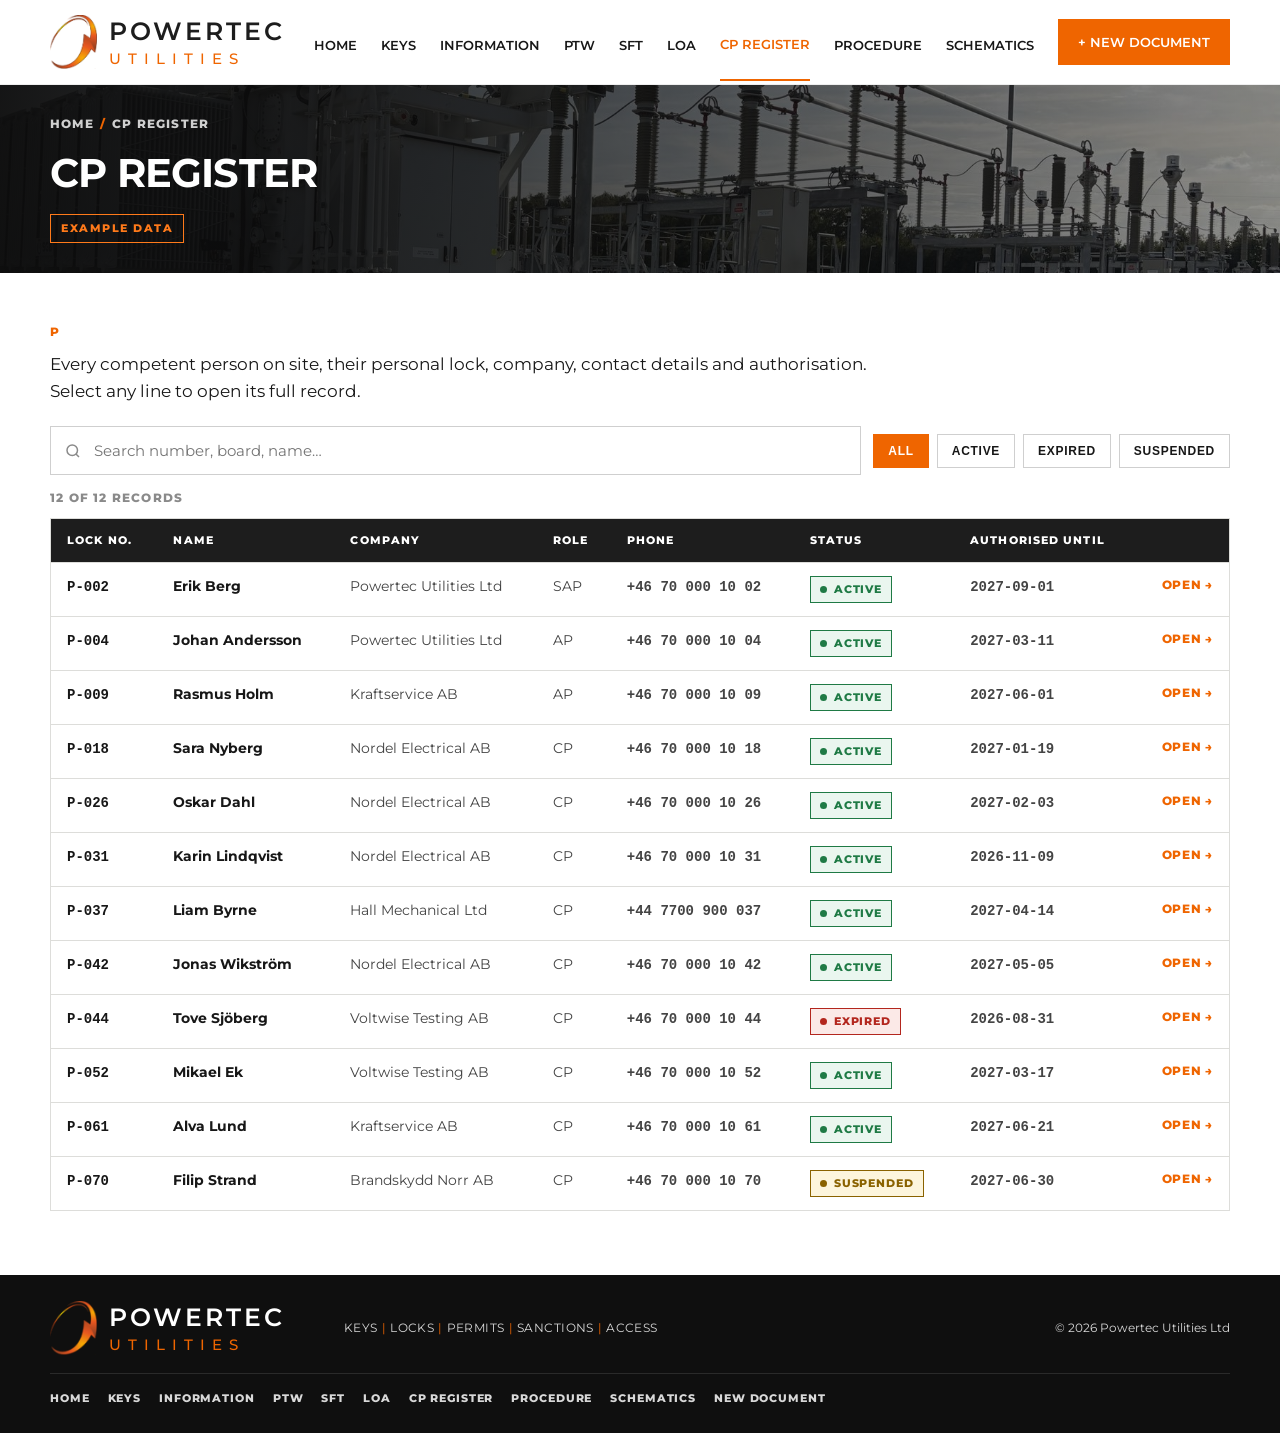
==== commit 5b140403: "Add files via upload" ====
--- a/cp.html
+++ b/cp.html
@@ -4,7 +4,7 @@
 <meta charset="utf-8">
 <meta name="viewport" content="width=device-width, initial-scale=1, viewport-fit=cover">
 <title>CP Register · Powertec Isolation Control</title>
-<meta name="theme-color" content="#0B1016">
+<meta name="theme-color" content="#ffffff">
 <link rel="icon" type="image/png" href="favicon.png">
 <link rel="preconnect" href="https://fonts.googleapis.com">
 <link rel="preconnect" href="https://fonts.gstatic.com" crossorigin>
--- a/styles.css
+++ b/styles.css
@@ -1,294 +1,422 @@
-/* Powertec Isolation Control — shared styles
-   Matches the Powertec Utilities site: dark charcoal-navy ground, photo backdrops that phase in, logo phase-in on the front page, copper-orange accent,
-   bold uppercase headings, square menu button, bordered cards, uppercase footer nav. */
+
 :root{
-  --bg:#0B1016; --bg2:#10161E; --card:#141B24; --card2:#18212B; --line:#28313C; --line2:#3A4552;
-  --text:#F3F5F7; --muted:#AEB6C0; --dim:#7D8792;
-  --orange:#F58220; --orange2:#E07024; --orange-ink:#F79A4A; --orange-soft:rgba(245,130,32,.12);
-  --good:#5FC98B; --good-soft:rgba(95,201,139,.12);
-  --warn:#F2C14E; --warn-soft:rgba(242,193,78,.12);
-  --crit:#FF7A70; --crit-soft:rgba(255,122,112,.12);
-  --idle:#9AA3AD; --idle-soft:rgba(154,163,173,.12);
-  --head:"Montserrat","Helvetica Neue",Helvetica,Arial,sans-serif;
-  --body:"Montserrat","Helvetica Neue",Helvetica,Arial,sans-serif;
-  --mono:ui-monospace,"SFMono-Regular",Menlo,Consolas,monospace;
-  color-scheme:dark;
+  --orange:#ef6500;
+  --orange-bright:#ff7a1a;
+  --ink:#171717;
+  --char:#1d1d1d;
+  --soft:#f5f5f3;
+  --line:#ddddda;
+  --muted:#5d5d5d;
+  --max:1180px;
 }
 *{box-sizing:border-box}
-html{-webkit-text-size-adjust:100%}
-body{margin:0;background:var(--bg);color:var(--text);font-family:var(--body);font-size:16px;line-height:1.6}
-img{max-width:100%;display:block}
-a{color:inherit}
-:focus-visible{outline:2px solid var(--orange);outline-offset:3px}
-.wrap{max-width:1200px;margin:0 auto;padding-left:max(20px,env(safe-area-inset-left,0px));padding-right:max(20px,env(safe-area-inset-right,0px))}
-h1,h2,h3{font-family:var(--head);font-weight:700;text-transform:uppercase;letter-spacing:.01em;line-height:1.08;margin:0;text-wrap:balance}
-h1{font-size:clamp(34px,6vw,64px)}
-h2{font-size:clamp(26px,3.6vw,38px)}
-h3{font-size:19px;line-height:1.25}
-p{margin:0}
-.eyebrow{font-size:15px;font-weight:700;letter-spacing:.06em;text-transform:uppercase;color:var(--orange)}
-.sub{font-size:clamp(19px,2.2vw,24px);font-weight:700;line-height:1.35;margin-top:22px;max-width:30ch}
-.lead{color:var(--muted);max-width:60ch;margin-top:14px;font-size:17px}
-.mono{font-family:var(--mono);font-size:14px;font-variant-numeric:tabular-nums}
-
-/* header */
-.site-head{position:absolute;top:0;left:0;right:0;z-index:20;padding-top:env(safe-area-inset-top,0px)}
-.site-head .wrap{display:flex;justify-content:space-between;align-items:center;padding-block:22px}
-.site-head .mark{width:64px;height:auto}
-.menu-btn{width:56px;height:56px;display:grid;place-items:center;background:rgba(11,16,22,.82);border:1.5px solid var(--line2);cursor:pointer;color:var(--orange)}
-.menu-btn:hover{border-color:var(--orange)}
-.menu-btn svg{width:22px;height:22px}
-
-/* full-screen menu */
-.menu{position:fixed;inset:0;z-index:50;background:rgba(8,12,17,.97);display:flex;flex-direction:column;padding:calc(22px + env(safe-area-inset-top,0px)) max(20px,env(safe-area-inset-right,0px)) calc(28px + env(safe-area-inset-bottom,0px)) max(20px,env(safe-area-inset-left,0px));overflow-y:auto}
-.menu[hidden]{display:none}
-.menu .top{display:flex;justify-content:space-between;align-items:center;max-width:1200px;width:100%;margin:0 auto}
-.menu .top img{width:64px}
-.menu nav{max-width:1200px;width:100%;margin:40px auto 0;display:flex;flex-direction:column}
-.menu nav a{display:flex;justify-content:space-between;align-items:baseline;gap:16px;text-decoration:none;font:700 clamp(22px,4vw,34px)/1.2 var(--head);text-transform:uppercase;padding:16px 0;border-bottom:1px solid var(--line)}
-.menu nav a small{font:600 13px var(--mono);color:var(--dim);letter-spacing:.06em}
-.menu nav a:hover,.menu nav a[aria-current="page"]{color:var(--orange)}
-.menu .note{max-width:1200px;width:100%;margin:28px auto 0;color:var(--dim);font-size:14px}
-
-/* hero */
-.hero{position:relative;overflow:hidden;padding-top:calc(140px + env(safe-area-inset-top,0px));padding-bottom:72px;
-  background:
-    radial-gradient(120% 70% at 110% 20%,rgba(245,130,32,.16),transparent 55%),
-    radial-gradient(60% 50% at -10% 100%,rgba(245,130,32,.08),transparent 60%),
-    repeating-linear-gradient(90deg,rgba(255,255,255,.025) 0 2px,transparent 2px 46px),
-    linear-gradient(180deg,#0E141B 0%,#0B1016 100%)}
-.hero::after{content:"";position:absolute;right:-180px;top:40px;width:620px;height:620px;border-radius:50%;border:2px solid rgba(245,130,32,.18);border-left-color:transparent;border-bottom-color:transparent;transform:rotate(-20deg);pointer-events:none}
-.hero .wrap{position:relative;z-index:1}
-.hero.home{padding-top:calc(120px + env(safe-area-inset-top,0px));min-height:auto}
-.hero .biglogo{width:min(300px,62vw);margin-bottom:40px}
-.cta{display:flex;flex-direction:column;gap:16px;margin-top:34px;max-width:360px}
-.btn{display:flex;align-items:center;justify-content:center;gap:14px;text-decoration:none;font:700 15px var(--head);letter-spacing:.05em;text-transform:uppercase;padding:16px 22px;border:1.5px solid transparent;cursor:pointer}
-.btn.primary{background:linear-gradient(180deg,#F08A35,#D0681F);color:#fff}
-.btn.primary:hover{background:linear-gradient(180deg,#F79745,#DC7428)}
-.btn.ghost{border-color:var(--line2);color:var(--text);background:rgba(11,16,22,.5)}
+html{scroll-behavior:smooth}
+body{margin:0;font-family:Arial,Helvetica,sans-serif;color:var(--ink);background:#fff;line-height:1.55}
+img{display:block;max-width:100%}
+a{text-decoration:none;color:inherit}
+.wrap{width:min(var(--max),calc(100% - 48px));margin:auto}
+.eyebrow{display:block;color:var(--orange);font-size:12px;font-weight:800;letter-spacing:.16em;margin-bottom:10px}
+.section-title{font-size:36px;line-height:1.1;margin:0 0 20px}
+
+/* HEADER */
+.site-header{background:#fff;border-bottom:1px solid #eee;position:sticky;top:0;z-index:100}
+.nav{height:84px;display:flex;align-items:center;justify-content:space-between;position:relative}
+.logo{width:245px}
+.navlinks{display:flex;gap:34px;align-items:center;font-size:13px;font-weight:800}
+.navlinks a{padding:31px 0 25px}
+.navlinks a.active{color:var(--orange);border-bottom:2px solid var(--orange)}
+.navlinks .enquire{background:var(--orange);color:#fff;padding:14px 26px;border-bottom:0!important}
+.menu-toggle{display:none;width:44px;height:44px;border:1px solid #ddd;background:#fff;font-size:22px}
+
+/* HOME */
+.home-hero{background:#111;color:#fff}
+.hero-grid{min-height:610px;display:grid;grid-template-columns:48% 52%}
+.hero-copy{padding:70px 42px 62px 8px;display:flex;flex-direction:column;justify-content:center}
+.hero-copy h1{font-size:54px;line-height:1.01;letter-spacing:-.025em;margin:0 0 18px}
+.orange-line{color:var(--orange-bright);font-weight:800;font-size:20px;line-height:1.35;margin-bottom:22px}
+.hero-copy p{font-size:18px;color:#ededed;margin:0 0 18px;max-width:610px}
+.hero-photo{min-height:610px;position:relative;overflow:hidden}
+.hero-photo img{width:100%;height:100%;object-fit:cover;object-position:center}
+.hero-photo:after{content:"";position:absolute;inset:0;background:linear-gradient(90deg,#111 0%,rgba(17,17,17,.65) 11%,rgba(17,17,17,0) 43%)}
+.btn{display:inline-block;margin-top:15px;background:var(--orange);color:#fff;padding:15px 24px;font-size:13px;font-weight:800;width:max-content}
+.home-services{display:grid;grid-template-columns:repeat(4,1fr);padding:42px 0 48px}
+.home-service{text-align:center;padding:0 32px;border-right:1px solid #d7d7d3}
+.home-service:last-child{border-right:0}
+.svc-icon{height:58px;display:flex;align-items:center;justify-content:center;color:var(--orange);font-size:40px;font-weight:900}
+.home-service h3{font-size:18px;line-height:1.2;margin:16px 0 14px}
+.home-service p{font-size:14px;color:#4e4e4e;margin:0}
+.home-positioning{background:var(--char);color:#fff;padding:42px 0}
+.position-grid{display:grid;grid-template-columns:.9fr 1.1fr;gap:60px;align-items:center}
+.position-grid h2{margin:0;font-size:30px;line-height:1.15}
+.position-grid p{margin:0;color:#d9d9d9;font-size:17px}
+
+/* INNER BANNERS */
+.page-banner{height:180px;color:#fff;display:flex;align-items:center;background-size:cover;background-position:center;position:relative}
+.page-banner:before{content:"";position:absolute;inset:0;background:linear-gradient(90deg,rgba(13,13,13,.96),rgba(13,13,13,.45))}
+.page-banner .wrap{position:relative;z-index:1}
+.page-banner h1{margin:0;font-size:40px;letter-spacing:-.02em}
+.page-body{padding:50px 0 64px}
+
+/* ABOUT */
+.about-grid{display:grid;grid-template-columns:1.08fr .92fr;gap:64px;align-items:start}
+.about-copy p{font-size:16px;margin:0 0 18px}
+.about-side h3{font-size:17px;margin:0 0 28px}
+.principles{display:grid;grid-template-columns:repeat(3,1fr);gap:24px;margin:0 0 28px}
+.principle{text-align:center}
+.picon{width:56px;height:56px;margin:0 auto 12px;border:2px solid #242424;border-radius:50%;display:flex;align-items:center;justify-content:center;font-size:24px;font-weight:900}
+.principle b{display:block;font-size:13px;line-height:1.2}
+.mission-section{background:var(--char);color:#fff;padding:56px 0}
+.mission-grid{display:grid;grid-template-columns:1fr 1fr;gap:1px;background:#414141;border:1px solid #414141}
+.mission-grid article{background:var(--char);padding:34px 38px}
+.mission-grid h2{font-size:25px;line-height:1.2;margin:0 0 14px}
+.mission-grid p{margin:0;color:#d7d7d7}
+.values-section{background:var(--soft);padding:58px 0 64px}
+.section-heading{max-width:780px;margin-bottom:32px}
+.values-grid{display:grid;grid-template-columns:repeat(2,1fr);gap:16px}
+.value-card{background:#fff;border-left:4px solid var(--orange);padding:24px 26px}
+.value-card h3{font-size:19px;margin:0 0 8px}
+.value-card p{margin:0;color:#555}
+.value-card strong{display:block;color:var(--orange);font-size:12px;letter-spacing:.1em;margin-bottom:10px}
+.approach-section{padding:58px 0}
+.approach-grid{display:grid;grid-template-columns:.8fr 1.2fr;gap:60px;align-items:start}
+.approach-points{display:grid;gap:14px}
+.approach-point{padding:18px 20px;border:1px solid var(--line);background:#fff}
+.approach-point h3{font-size:17px;margin:0 0 6px}
+.approach-point p{margin:0;color:#555}
+
+/* SERVICES */
+.service-intro{max-width:820px;margin-bottom:26px}
+.service-stack{display:grid}
+.service-row{display:grid;grid-template-columns:90px 1fr;gap:22px;padding:26px 0 30px;border-bottom:1px solid var(--line)}
+.bigicon{color:var(--orange);font-size:58px;line-height:1;text-align:center}
+.service-row h3{color:var(--orange);font-size:19px;margin:0 0 8px}
+.service-row p{margin:0 0 10px;color:#4d4d4d}
+.service-row ul{margin:4px 0 0;padding-left:20px;color:#444;columns:2;column-gap:48px}
+.service-row li{margin:4px 0;break-inside:avoid}
+.work-section{margin-top:46px;padding:38px;background:var(--soft)}
+.work-flow{display:grid;grid-template-columns:repeat(5,1fr);gap:12px;margin-top:24px}
+.work-step{background:#fff;padding:20px;border-top:3px solid var(--orange)}
+.work-step b{color:var(--orange);font-size:12px;letter-spacing:.1em}
+.work-step h3{font-size:16px;margin:8px 0}
+.work-step p{font-size:13px;margin:0;color:#555}
+
+/* SECTORS */
+.sector-intro{max-width:860px;margin-bottom:26px}
+.sector-stack{display:grid}
+.sector-row{display:grid;grid-template-columns:300px 1fr;gap:28px;padding:20px 0;border-bottom:1px solid var(--line);align-items:start}
+.sector-row img{width:300px;height:195px;object-fit:cover}
+.sector-row h3{color:var(--orange);font-size:19px;margin:0 0 8px}
+.sector-row p{margin:0 0 10px;color:#444}
+.sector-row ul{margin:0;padding-left:18px;color:#4f4f4f}
+.sector-row li{margin:4px 0}
+.data-centre-detail{margin-top:44px;background:var(--char);color:#fff;padding:36px}
+.data-centre-detail h2{margin-top:0}
+.data-centre-detail p{color:#d7d7d7}
+.capability-grid{display:grid;grid-template-columns:repeat(4,1fr);gap:12px;margin-top:22px}
+.capability{border:1px solid #4b4b4b;padding:18px}
+.capability strong{display:block;color:var(--orange-bright);font-size:25px}
+.capability span{font-size:13px;color:#ddd}
+
+/* CONTACT */
+.contact-grid{display:grid;grid-template-columns:.95fr 1.05fr;gap:70px}
+.contact-copy h2{color:var(--orange);font-size:21px;margin-bottom:20px}
+.contact-lines{margin-top:34px;display:grid;gap:16px}
+.contact-line{display:grid;grid-template-columns:30px 1fr;gap:10px;align-items:center;font-weight:700}
+.ci{color:var(--orange);font-size:22px}
+.contact-form{display:grid;grid-template-columns:1fr;gap:10px}
+.contact-form input,.contact-form textarea{width:100%;padding:13px;border:1px solid #cfcfcf;font:inherit}
+.contact-form textarea{min-height:165px}
+.contact-form button{width:max-content;background:var(--orange);color:#fff;border:0;padding:14px 24px;font-weight:800;cursor:pointer}
+
+/* FOOTER */
+footer{background:#0f0f0f;color:#d8d8d8;padding:26px 0}
+.footer-grid{display:grid;grid-template-columns:220px 1fr auto;gap:34px;align-items:center}
+.footer-logo{width:190px;background:transparent}
+.footer-tag{font-size:12px;letter-spacing:.035em}
+.footer-tag i{color:var(--orange);font-style:normal;padding:0 4px}
+.footer-copy{font-size:12px;white-space:nowrap}
+
+/* RESPONSIVE */
+@media(max-width:900px){
+  .wrap{width:min(var(--max),calc(100% - 32px))}
+  .nav{height:72px}.logo{width:188px}.menu-toggle{display:block}
+  .navlinks{display:none;position:absolute;top:72px;left:0;right:0;background:#fff;flex-direction:column;align-items:stretch;gap:0;box-shadow:0 14px 24px rgba(0,0,0,.12)}
+  .navlinks.open{display:flex}
+  .navlinks a{padding:14px 18px;border-bottom:1px solid #eee}
+  .navlinks .enquire{margin:10px 14px 14px;text-align:center;border:0!important}
+  .hero-grid{grid-template-columns:1fr}.hero-copy{padding:48px 10px 44px}.hero-copy h1{font-size:44px}
+  .hero-photo{min-height:360px}.hero-photo:after{background:linear-gradient(180deg,#111 0%,rgba(17,17,17,.28) 24%,rgba(17,17,17,0) 55%)}
+  .home-services{grid-template-columns:1fr 1fr}.home-service{padding:28px;border-bottom:1px solid #ddd}.home-service:nth-child(2){border-right:0}
+  .position-grid,.about-grid,.approach-grid,.contact-grid{grid-template-columns:1fr}
+  .mission-grid{grid-template-columns:1fr}.values-grid{grid-template-columns:1fr}
+  .service-row ul{columns:1}.work-flow{grid-template-columns:1fr 1fr}
+  .sector-row{grid-template-columns:210px 1fr}.sector-row img{width:210px;height:155px}
+  .capability-grid{grid-template-columns:1fr 1fr}
+  .footer-grid{grid-template-columns:1fr}.footer-logo{width:170px}
+}
+@media(max-width:620px){
+  .hero-copy h1{font-size:39px}.orange-line{font-size:17px}
+  .home-services{grid-template-columns:1fr}.home-service{border-right:0}
+  .page-banner{height:145px}.page-banner h1{font-size:31px}.page-body{padding:36px 0 46px}
+  .principles{grid-template-columns:1fr}.service-row{grid-template-columns:58px 1fr;gap:14px}.bigicon{font-size:44px}
+  .work-flow{grid-template-columns:1fr}.sector-row{grid-template-columns:1fr}.sector-row img{width:100%;height:220px}
+  .capability-grid{grid-template-columns:1fr 1fr}
+}
+
+/* =========================================================
+   ISOLATION CONTROL ADD-ONS
+   Built on the Powertec Utilities styles above.
+   ========================================================= */
+.mono{font-family:"Courier New",Courier,monospace;font-weight:700;font-variant-numeric:tabular-nums}
+.example-tag{display:inline-block;margin-top:14px;font-size:11px;font-weight:800;letter-spacing:.14em;color:var(--orange-bright);border:1px solid var(--orange-bright);padding:5px 10px}
+.page-banner .example-tag{margin:10px 0 0}
+.page-banner .crumbs{font-size:12px;font-weight:800;letter-spacing:.1em;color:#cfcfcf;margin-bottom:8px}
+.page-banner .crumbs a:hover{color:var(--orange-bright)}
+.page-banner .crumbs span{padding:0 6px;color:var(--orange)}
+
+/* header: nine links, so the menu button appears earlier than on the main site */
+.navlinks{gap:24px}
+.navlinks a:hover{color:var(--orange)}
+.menu-toggle{cursor:pointer;color:var(--ink)}
+@media(max-width:1180px){
+  .nav{height:72px}.logo{width:188px}.menu-toggle{display:block}
+  .navlinks{display:none;position:absolute;top:72px;left:0;right:0;background:#fff;flex-direction:column;align-items:stretch;gap:0;box-shadow:0 14px 24px rgba(0,0,0,.12)}
+  .navlinks.open{display:flex}
+  .navlinks a{padding:14px 18px;border-bottom:1px solid #eee}
+  .navlinks a.active{border-bottom:1px solid #eee;box-shadow:inset 3px 0 0 var(--orange)}
+}
+
+/* home */
+.hero-stats{display:grid;grid-template-columns:repeat(3,1fr);gap:1px;background:#3a3a3a;border:1px solid #3a3a3a;margin-top:26px;max-width:560px}
+.hero-stats div{background:#151515;padding:14px 16px}
+.hero-stats b{display:block;font-size:28px;line-height:1.1;color:#fff}
+.hero-stats b.hot{color:var(--orange-bright)}
+.hero-stats span{font-size:11px;font-weight:800;letter-spacing:.08em;color:#bdbdbd}
+.btn-row{display:flex;flex-wrap:wrap;gap:12px}
+.btn.ghost{background:transparent;border:1px solid #6a6a6a}
 .btn.ghost:hover{border-color:var(--orange)}
-.btn svg{width:20px;height:20px;flex:none}
-.chev{display:block;width:28px;margin:42px auto 0;color:var(--muted)}
-.crumbs{display:flex;flex-wrap:wrap;gap:8px;font-size:13px;font-weight:700;letter-spacing:.06em;text-transform:uppercase;color:var(--dim);margin-bottom:18px}
-.crumbs a{text-decoration:none;color:var(--muted)}
-.crumbs a:hover{color:var(--orange)}
-
-/* sections + cards */
-section.block{padding-block:72px;border-top:1px solid var(--line)}
-section.block.alt{background:var(--bg2)}
-.block-head{margin-bottom:36px}
-.block-head h2{margin-top:10px}
-.cards{display:grid;grid-template-columns:repeat(2,minmax(0,1fr));gap:20px}
-.card{background:var(--card);border:1px solid var(--line);padding:30px;display:grid;grid-template-columns:auto minmax(0,1fr);gap:24px;text-decoration:none;transition:border-color .2s}
-a.card:hover{border-color:var(--orange)}
-.card .ico{width:64px;height:64px;color:var(--orange)}
-.card h3{margin-bottom:12px}
-.card p{color:var(--muted);font-size:15px}
-.card .more{display:inline-flex;align-items:center;gap:12px;margin-top:18px;color:var(--orange);font:700 14px var(--head);letter-spacing:.06em;text-transform:uppercase}
-.card .more svg{width:20px}
-.card .n{font:600 13px var(--mono);color:var(--dim);margin-top:6px}
-.trio{display:grid;grid-template-columns:repeat(4,minmax(0,1fr));gap:20px}
-.trio div{text-align:center}
-.trio svg{width:56px;height:56px;color:var(--orange);margin:0 auto 14px}
-.trio b{display:block;font:700 14px var(--head);letter-spacing:.06em;text-transform:uppercase}
-.trio p{color:var(--muted);font-size:14px;margin-top:6px}
-.stats{display:grid;grid-template-columns:repeat(3,minmax(0,1fr));gap:0;border:1px solid var(--line);margin-top:44px;background:rgba(20,27,36,.6)}
-.stats div{padding:20px 22px;border-right:1px solid var(--line);border-bottom:1px solid var(--line)}
-.stats div:nth-child(3n){border-right:0}
-.stats div:nth-last-child(-n+3){border-bottom:0}
-.stats b{display:block;font:700 34px var(--head);font-variant-numeric:tabular-nums;color:var(--text)}
-.stats b.hot{color:var(--orange)}
-.stats span{font-size:13px;font-weight:700;letter-spacing:.05em;text-transform:uppercase;color:var(--muted)}
-.example{display:inline-block;margin-top:18px;font-size:12px;font-weight:700;letter-spacing:.08em;text-transform:uppercase;color:var(--warn);border:1px solid rgba(242,193,78,.4);padding:5px 10px}
-
-/* trackers */
-.toolbar{display:flex;flex-wrap:wrap;gap:12px;align-items:center;margin-bottom:16px}
-.search{flex:1 1 260px;min-width:0;display:flex;align-items:center;gap:10px;background:var(--card);border:1px solid var(--line2);padding:12px 14px}
+.btn:hover{background:var(--orange-bright)}
+.btn.ghost:hover{background:transparent}
+.svc-icon svg{width:48px;height:48px}
+.bigicon svg{width:54px;height:54px}
+.service-row .more{display:inline-block;margin-top:6px;color:var(--orange);font-size:13px;font-weight:800;letter-spacing:.04em}
+.service-row .more:hover{color:var(--ink)}
+.service-row .count{font-size:12px;font-weight:800;letter-spacing:.1em;color:#8a8a8a;margin:0 0 8px}
+.service-row a.row-link{display:contents}
+
+/* tracker pages */
+.toolbar{display:flex;flex-wrap:wrap;gap:12px;align-items:center;margin-bottom:14px}
+.search{flex:1 1 260px;min-width:0;display:flex;align-items:center;gap:10px;border:1px solid #cfcfcf;padding:11px 13px;background:#fff}
 .search:focus-within{border-color:var(--orange)}
-.search svg{width:18px;color:var(--dim);flex:none}
-.search input{flex:1;min-width:0;background:transparent;border:0;outline:0;color:var(--text);font:500 15px var(--body)}
-.search input::placeholder{color:var(--dim)}
+.search svg{width:18px;height:18px;color:#8a8a8a;flex:none}
+.search input{flex:1;min-width:0;border:0;outline:0;font:inherit;font-size:15px;background:transparent;color:var(--ink)}
 .filters{display:flex;flex-wrap:wrap;gap:8px}
-.filters button{background:transparent;color:var(--muted);border:1px solid var(--line2);padding:9px 14px;font:700 12px var(--head);letter-spacing:.06em;text-transform:uppercase;cursor:pointer}
+.filters button{background:#fff;border:1px solid #cfcfcf;padding:9px 14px;font:800 12px Arial,Helvetica,sans-serif;letter-spacing:.06em;cursor:pointer;color:var(--ink)}
 .filters button[aria-pressed="true"]{background:var(--orange);border-color:var(--orange);color:#fff}
-.count{color:var(--dim);font-size:13px;font-weight:700;letter-spacing:.05em;text-transform:uppercase;margin-bottom:10px}
-.tablebox{border:1px solid var(--line);overflow-x:auto;background:var(--card)}
-table{width:100%;border-collapse:collapse;font-size:15px}
-th{text-align:left;font:700 12px var(--head);letter-spacing:.08em;text-transform:uppercase;color:var(--orange);background:var(--card2);padding:14px 16px;white-space:nowrap;border-bottom:1px solid var(--line)}
-td{padding:14px 16px;border-top:1px solid var(--line);vertical-align:top;color:var(--muted)}
-td:first-child a{color:var(--text);font-weight:700;text-decoration:none}
-tbody tr{cursor:pointer}
-tbody tr:hover td{background:rgba(245,130,32,.06)}
-td.go{text-align:right;white-space:nowrap}
-td.go span{color:var(--orange);font:700 13px var(--head);letter-spacing:.06em;text-transform:uppercase}
-.empty{text-align:center;padding:32px;color:var(--dim)}
-.chip{display:inline-flex;align-items:center;gap:7px;font:700 12px var(--head);letter-spacing:.05em;text-transform:uppercase;padding:4px 10px;white-space:nowrap;border:1px solid currentColor}
-.chip::before{content:"";width:7px;height:7px;border-radius:50%;background:currentColor}
-.s-good{color:var(--good);background:var(--good-soft)}
-.s-hot{color:var(--orange-ink);background:var(--orange-soft)}
-.s-warn{color:var(--warn);background:var(--warn-soft)}
-.s-crit{color:var(--crit);background:var(--crit-soft)}
-.s-idle{color:var(--idle);background:var(--idle-soft)}
-.sys{font:700 12px var(--mono);padding:2px 7px;border:1px solid currentColor}
-.sys.hv{color:var(--crit)} .sys.lv{color:#7DB7F0}
-
-/* record */
-.rec-head{display:flex;justify-content:space-between;align-items:flex-start;gap:18px;flex-wrap:wrap}
-.rec-id{font:700 15px var(--mono);color:var(--orange);margin-bottom:10px}
-.rec-grid{display:grid;grid-template-columns:minmax(0,1.6fr) minmax(0,1fr);gap:24px}
-.fields{display:grid;grid-template-columns:repeat(2,minmax(0,1fr));border:1px solid var(--line);background:var(--card);margin:0}
-.field{padding:16px 20px;border-bottom:1px solid var(--line);min-width:0}
+.result-count{font-size:12px;font-weight:800;letter-spacing:.1em;color:#8a8a8a;margin-bottom:10px}
+.tablebox{border:1px solid var(--line);overflow-x:auto;background:#fff}
+.tablebox table{width:100%;border-collapse:collapse;font-size:14px}
+.tablebox th{text-align:left;background:var(--char);color:#fff;font-size:11px;font-weight:800;letter-spacing:.1em;padding:13px 16px;white-space:nowrap}
+.tablebox td{padding:13px 16px;border-top:1px solid var(--line);vertical-align:top;color:#444}
+.tablebox td:first-child a{color:var(--ink);font-weight:800}
+.tablebox tbody tr{cursor:pointer}
+.tablebox tbody tr:hover td{background:#fff4ec}
+.tablebox td.go{text-align:right;white-space:nowrap;color:var(--orange);font-weight:800;font-size:12px;letter-spacing:.06em}
+.tablebox.plain tbody tr{cursor:default}
+.tablebox.plain tbody tr:hover td{background:transparent}
+.empty{text-align:center;padding:30px;color:#777}
+.chip{display:inline-flex;align-items:center;gap:7px;font-size:11px;font-weight:800;letter-spacing:.08em;padding:4px 9px;white-space:nowrap;border:1px solid currentColor;text-transform:uppercase}
+.chip:before{content:"";width:7px;height:7px;border-radius:50%;background:currentColor}
+.s-good{color:#1f7a45;background:#eaf6ef}
+.s-hot{color:#c25200;background:#fff1e6}
+.s-warn{color:#8a6200;background:#fdf5dc}
+.s-crit{color:#b3261e;background:#fbe9e7}
+.s-idle{color:#666;background:#f1f1ef}
+.sys{font-family:"Courier New",monospace;font-weight:700;font-size:12px;padding:1px 6px;border:1px solid currentColor}
+.sys.hv{color:#b3261e}.sys.lv{color:#1f5fa8}
+
+/* record pages */
+.rec-head{display:flex;justify-content:space-between;align-items:flex-start;gap:18px;flex-wrap:wrap;margin-bottom:26px;padding-bottom:20px;border-bottom:1px solid var(--line)}
+.rec-head h2{margin:0;font-size:28px;line-height:1.15}
+.rec-id{color:var(--orange);font-weight:800;letter-spacing:.06em;font-size:14px;margin-bottom:6px}
+.rec-grid{display:grid;grid-template-columns:1.6fr 1fr;gap:28px;align-items:start}
+.fields{display:grid;grid-template-columns:1fr 1fr;border:1px solid var(--line);margin:0;background:#fff}
+.field{padding:15px 18px;border-bottom:1px solid var(--line);min-width:0}
 .field:nth-child(odd){border-right:1px solid var(--line)}
 .field.wide{grid-column:1/-1;border-right:0}
-.field dt{font:700 12px var(--head);letter-spacing:.08em;text-transform:uppercase;color:var(--orange)}
-.field dd{margin:6px 0 0;color:var(--text);overflow-wrap:anywhere}
-.side{display:flex;flex-direction:column;gap:20px}
-.panel{background:var(--card);border:1px solid var(--line);padding:22px}
-.panel h3{font-size:15px;margin-bottom:14px;color:var(--orange)}
-.panel p{color:var(--muted);font-size:15px}
+.field dt{color:var(--orange);font-size:11px;font-weight:800;letter-spacing:.12em}
+.field dd{margin:5px 0 0;color:var(--ink);overflow-wrap:anywhere}
+.side{display:grid;gap:16px}
+.side .value-card h3{font-size:16px}
 .links{display:flex;flex-wrap:wrap;gap:8px}
-.links a,.links span{font:600 13px var(--mono);text-decoration:none;border:1px solid var(--line2);padding:6px 10px;color:var(--text)}
+.links a,.links span{font-family:"Courier New",monospace;font-weight:700;font-size:13px;border:1px solid #cfcfcf;padding:5px 9px;background:#fff}
 .links a:hover{border-color:var(--orange);color:var(--orange)}
-.links span{color:var(--dim)}
-.log{list-style:none;margin:0;padding:0;display:flex;flex-direction:column;gap:14px}
-.log li{display:grid;grid-template-columns:auto minmax(0,1fr);gap:14px;font-size:15px;color:var(--muted)}
-.log time{font:600 13px var(--mono);color:var(--orange-ink);white-space:nowrap;padding-top:2px}
-.hooktag{border:1.5px dashed var(--orange);background:var(--orange-soft);padding:16px}
-.hooktag b{display:block;font:700 12px var(--mono);letter-spacing:.12em;color:var(--orange);margin-bottom:8px}
-.hooktag div{display:flex;justify-content:space-between;gap:10px;padding-block:6px;border-top:1px dotted var(--line2);font-size:14px}
-.hooktag div span:first-child{color:var(--muted)}
-.back{display:inline-flex;align-items:center;gap:10px;margin-top:32px;color:var(--orange);text-decoration:none;font:700 14px var(--head);letter-spacing:.06em;text-transform:uppercase}
+.links span{color:#888}
+.plink{color:var(--orange);font-family:"Courier New",monospace;font-weight:700;border-bottom:1px solid currentColor}
+.log{list-style:none;margin:0;padding:0;display:grid;gap:12px}
+.log li{display:grid;grid-template-columns:auto 1fr;gap:12px;font-size:14px;color:#444}
+.log time{font-family:"Courier New",monospace;font-weight:700;color:var(--orange);white-space:nowrap}
+.hooktag{border:2px dashed var(--orange);background:#fff7f0;padding:14px}
+.hooktag b{display:block;color:var(--orange);font-size:11px;letter-spacing:.14em;margin-bottom:8px}
+.hooktag div{display:flex;justify-content:space-between;gap:10px;padding:5px 0;border-top:1px dotted #e2c6ad;font-size:14px}
+.hooktag div span:first-child{color:#666}
+.warn-card{border-left-color:#b3261e!important}
+.warn-card h3{color:#b3261e}
+.back{display:inline-block;margin-top:30px;color:var(--orange);font-weight:800;font-size:13px;letter-spacing:.04em}
+
+/* procedure */
+.stage-bar{grid-template-columns:repeat(7,1fr)}
+.stage-bar a.work-step{display:block}
+.stage-bar a.work-step:hover h3{color:var(--orange)}
+.stage{display:grid;grid-template-columns:90px 1fr;gap:22px;padding:30px 0;border-bottom:1px solid var(--line);scroll-margin-top:100px}
+.stage-num{color:var(--orange);font-size:58px;font-weight:800;line-height:1;text-align:center}
+.stage h3{color:var(--orange);font-size:21px;margin:0 0 4px}
+.stage .who{font-size:12px;font-weight:800;letter-spacing:.1em;color:#8a8a8a;margin-bottom:14px}
+.stage-cols{display:grid;grid-template-columns:1.5fr 1fr;gap:34px}
+.stage-cols h4{margin:0 0 10px;font-size:12px;letter-spacing:.12em;color:var(--ink)}
+.steps-list{list-style:none;margin:0;padding:0;display:grid;gap:10px}
+.steps-list li{display:grid;grid-template-columns:30px 1fr;gap:12px;color:#444}
+.sn{display:grid;place-items:center;width:28px;height:28px;background:var(--orange);color:#fff;font-weight:800;font-size:13px}
+.site-note{margin:0;padding:14px 16px;background:var(--soft);border-left:4px solid var(--orange);color:#444;font-size:14px}
+.stop{margin:18px 0 0;padding:12px 16px;border:1px solid var(--orange);color:var(--ink);font-size:14px}
+.stop b{color:var(--orange);font-size:11px;letter-spacing:.14em;display:block;margin-bottom:3px}
+.routines{display:grid;grid-template-columns:repeat(3,1fr);gap:16px}
+.routines ol{margin:10px 0 0;padding-left:20px;color:#555;font-size:14px;display:grid;gap:6px}
+.routines li::marker{color:var(--orange);font-weight:800}
+.routines .who{font-size:11px;font-weight:800;letter-spacing:.1em;color:#8a8a8a}
 
 /* schematic */
-.sld{border:1px solid var(--line);background:var(--card);overflow-x:auto}
+.sld{border:1px solid var(--line);overflow-x:auto;background:#fff}
 .sld svg{display:block;min-width:760px;width:100%;height:auto}
-.sld .w{stroke:#D6DCE2;fill:none;stroke-width:1.6}
+.sld .w{stroke:#1d1d1d;fill:none;stroke-width:1.6}
 .sld .bus{stroke:var(--orange);stroke-width:5;stroke-linecap:round}
-.sld .bx,.sld .cb{fill:var(--card);stroke:#D6DCE2;stroke-width:1.6}
-.sld .ld{fill:var(--card2);stroke:var(--dim);stroke-width:1.2;stroke-dasharray:4 3}
-.sld text{fill:var(--text);font-family:var(--body);font-size:12px}
-.sld .t-q{fill:var(--muted);font-size:11px}
+.sld .bx,.sld .cb{fill:#fff;stroke:#1d1d1d;stroke-width:1.6}
+.sld .ld{fill:var(--soft);stroke:#999;stroke-width:1.2;stroke-dasharray:4 3}
+.sld text{fill:#1d1d1d;font-family:Arial,Helvetica,sans-serif;font-size:12px}
+.sld .t-q{fill:#666;font-size:11px}
 .sld .t-b{font-weight:700;font-size:13px}
-.legend{display:flex;flex-wrap:wrap;gap:22px;margin-top:16px;color:var(--muted);font-size:14px}
+.legend{display:flex;flex-wrap:wrap;gap:22px;margin-top:14px;color:#555;font-size:14px}
 .legend span{display:inline-flex;align-items:center;gap:10px}
 
-/* implementation plan */
-.barbox{overflow-x:auto;margin-bottom:36px}
-.phasebar{display:grid;grid-template-columns:repeat(9,minmax(112px,1fr));border:1px solid var(--line);background:var(--card)}
-.phasebar a{display:flex;flex-direction:column;gap:4px;padding:16px;text-decoration:none;border-right:1px solid var(--line);position:relative}
-.phasebar a:last-child{border-right:0}
-.phasebar a::after{content:"";position:absolute;left:0;right:0;bottom:0;height:3px;background:var(--orange);opacity:.35}
-.phasebar a:hover::after{opacity:1}
-.phasebar b{font:700 26px var(--head);color:var(--orange);line-height:1}
-.phasebar span{font:700 13px var(--head);letter-spacing:.05em;text-transform:uppercase}
-.phasebar small{font:600 12px var(--mono);color:var(--dim)}
-.phases{display:flex;flex-direction:column;gap:20px}
-.phase{display:grid;grid-template-columns:88px minmax(0,1fr);background:var(--card);border:1px solid var(--line);scroll-margin-top:24px}
-.pnum{display:flex;align-items:flex-start;justify-content:center;padding-top:24px;font:700 44px var(--head);color:var(--orange);border-right:1px solid var(--line);background:var(--card2)}
-.pbody{padding:24px 28px;min-width:0}
-.pmeta{display:flex;flex-wrap:wrap;gap:8px 20px;font:600 13px var(--mono);color:var(--dim);margin-bottom:8px}
-.pbody h3{font-size:22px}
-.aim{color:var(--text);margin-top:8px;font-size:17px}
-.pcols{display:grid;grid-template-columns:minmax(0,1.6fr) minmax(0,1fr);gap:28px;margin-top:20px}
-.pcols h4{margin:0 0 10px;font:700 12px var(--head);letter-spacing:.08em;text-transform:uppercase;color:var(--orange)}
-.pcols ul{margin:0;padding:0;list-style:none;display:flex;flex-direction:column;gap:8px}
-.pcols li{position:relative;padding-left:18px;color:var(--muted);font-size:15px}
-.pcols li::before{content:"";position:absolute;left:0;top:.62em;width:8px;height:2px;background:var(--orange)}
-.gate{margin-top:20px;padding:14px 16px;border:1px solid rgba(245,130,32,.4);background:var(--orange-soft);color:var(--text);font-size:15px}
-.gate b{display:block;font:700 12px var(--head);letter-spacing:.1em;text-transform:uppercase;color:var(--orange);margin-bottom:4px}
-.ready-head{display:flex;justify-content:space-between;align-items:center;gap:16px;flex-wrap:wrap;margin-bottom:16px}
-#readyCount{font:700 14px var(--head);letter-spacing:.06em;text-transform:uppercase;color:var(--muted)}
-#readyCount.done{color:var(--good)}
-.checks{list-style:none;margin:0;padding:0;display:grid;grid-template-columns:repeat(2,minmax(0,1fr));gap:10px}
-.checks label{display:flex;gap:14px;align-items:flex-start;background:var(--card);border:1px solid var(--line);padding:14px 16px;cursor:pointer}
-.checks label:hover{border-color:var(--line2)}
-.checks input{width:20px;height:20px;margin:2px 0 0;accent-color:var(--orange);flex:none}
-.checks input:checked + span{color:var(--muted);text-decoration:line-through;text-decoration-color:var(--orange)}
-.two{display:grid;grid-template-columns:repeat(2,minmax(0,1fr));gap:36px}
-.tablebox.plain tbody tr{cursor:default}
-.tablebox.plain tbody tr:hover td{background:none}
-@media (max-width:820px){.two{grid-template-columns:1fr}.pcols{grid-template-columns:1fr;gap:18px}.checks{grid-template-columns:1fr}}
-@media (max-width:640px){.phase{grid-template-columns:1fr}.pnum{justify-content:flex-start;padding:14px 20px;border-right:0;border-bottom:1px solid var(--line);font-size:30px}.pbody{padding:20px}}
-
-/* system procedure */
-.steps-list{list-style:none;margin:0;padding:0;display:flex;flex-direction:column;gap:12px}
-.steps-list li{display:grid;grid-template-columns:32px minmax(0,1fr);gap:12px;color:var(--muted);font-size:15px;padding-left:0}
-.steps-list li::before{content:none}
-.sn{display:grid;place-items:center;width:28px;height:28px;border:1.5px solid var(--orange);color:var(--orange);font:700 13px var(--mono)}
-.site-note{color:var(--text);font-size:15px;border-left:3px solid var(--orange);padding:4px 0 4px 14px}
-.routines{display:grid;grid-template-columns:repeat(3,minmax(0,1fr));gap:20px}
-.mini{margin:0;padding-left:20px;display:flex;flex-direction:column;gap:8px;color:var(--muted);font-size:15px}
-.mini li::marker{color:var(--orange);font-weight:700}
-.plink{color:var(--orange);font-family:var(--mono);text-decoration:none;border-bottom:1px solid currentColor}
-@media (max-width:980px){.routines{grid-template-columns:repeat(2,minmax(0,1fr))}}
-@media (max-width:640px){.routines{grid-template-columns:1fr}}
-
-/* footer */
-.site-foot{border-top:1px solid var(--line);padding-block:28px calc(28px + env(safe-area-inset-bottom,0px));background:var(--bg)}
-.site-foot .wrap{display:flex;justify-content:space-between;align-items:center;gap:20px;flex-wrap:wrap}
-.foot-brand{display:flex;align-items:center;gap:10px;text-decoration:none}
-.foot-brand img{width:38px}
-.foot-brand b{font:700 20px var(--head);color:var(--orange);letter-spacing:-.01em;line-height:1}
-.foot-brand small{display:block;font-size:11px;color:var(--muted);font-weight:600}
-.foot-nav{display:flex;flex-wrap:wrap;gap:6px 22px}
-.foot-nav a{text-decoration:none;font:700 12px var(--head);letter-spacing:.06em;text-transform:uppercase;color:var(--muted)}
-.foot-nav a:hover{color:var(--orange)}
-.foot-legal{width:100%;color:var(--dim);font-size:12px;padding-top:14px;border-top:1px solid var(--line)}
-
-@media (max-width:820px){
-  .cards{grid-template-columns:1fr}
-  .trio{grid-template-columns:repeat(2,minmax(0,1fr));row-gap:30px}
-  .rec-grid{grid-template-columns:1fr}
-  .stats{grid-template-columns:repeat(2,minmax(0,1fr))}
-  .stats div{border-right:1px solid var(--line)!important;border-bottom:1px solid var(--line)!important}
-  .stats div:nth-child(2n){border-right:0!important}
-  .stats div:nth-last-child(-n+2){border-bottom:0!important}
-}
-@media (max-width:640px){
-  .card{grid-template-columns:1fr;gap:16px;padding:24px}
-  .fields{grid-template-columns:1fr}
-  .field:nth-child(odd){border-right:0}
-  .tablebox{border:0;background:none;overflow:visible}
-  table,thead,tbody,tr,td{display:block}
-  thead{display:none}
-  tbody{display:grid;gap:12px}
-  tbody tr{background:var(--card);border:1px solid var(--line);padding:12px 16px}
-  td{border:0;padding:5px 0;display:grid;grid-template-columns:112px minmax(0,1fr);gap:10px}
-  td::before{content:attr(data-label);font:700 11px var(--head);letter-spacing:.08em;text-transform:uppercase;color:var(--orange);padding-top:3px}
-  td.go{text-align:left;grid-template-columns:1fr;padding-top:8px}
-  td.go::before{content:none}
-  tbody tr:hover td{background:none}
-}
-@media (prefers-reduced-motion:reduce){*{transition:none!important}}
+/* footer nav row */
+.footer-nav{display:flex;flex-wrap:wrap;gap:6px 18px;font-size:11px;font-weight:800;letter-spacing:.08em;border-top:1px solid #2a2a2a;margin-top:18px;padding-top:16px}
+.footer-nav a:hover{color:var(--orange)}
+
+@media(max-width:900px){
+  .rec-grid,.stage-cols{grid-template-columns:1fr}
+  .stage-bar{grid-template-columns:repeat(2,1fr)}
+  .routines{grid-template-columns:1fr 1fr}
+  .hero-stats{grid-template-columns:repeat(2,1fr)}
+}
+@media(max-width:620px){
+  .fields{grid-template-columns:1fr}.field:nth-child(odd){border-right:0}
+  .stage{grid-template-columns:44px 1fr;gap:14px}.stage-num{font-size:38px}
+  .stage-bar{grid-template-columns:1fr}
+  .routines{grid-template-columns:1fr}
+  .tablebox{border:0;overflow:visible;background:transparent}
+  .tablebox table,.tablebox thead,.tablebox tbody,.tablebox tr,.tablebox td{display:block}
+  .tablebox thead{display:none}
+  .tablebox tbody{display:grid;gap:12px}
+  .tablebox tbody tr{border:1px solid var(--line);border-left:4px solid var(--orange);background:#fff;padding:10px 14px}
+  .tablebox td{border:0;padding:4px 0;display:grid;grid-template-columns:108px 1fr;gap:10px}
+  .tablebox td:before{content:attr(data-label);font-size:11px;font-weight:800;letter-spacing:.08em;color:var(--orange);padding-top:2px;text-transform:uppercase}
+  .tablebox td.go{text-align:left;grid-template-columns:1fr}.tablebox td.go:before{content:none}
+  .tablebox tbody tr:hover td{background:transparent}
+}
 
 /* =========================================================
-   PHOTOS AND PHASE-IN (as on the Powertec Utilities site)
-   Each page sets its own photo through --photo. The photo fades in behind a dark
-   gradient; on the front page the logo, headline and text then phase in one after another.
+   MATCHED TO THE LIVE POWERTEC UTILITIES SITE (round 2)
    ========================================================= */
-.hero{--photo:url("hero.jpg")}
-body[data-page="keys"] .hero,body[data-page="info"] .hero{--photo:url("banner-keys.jpg")}
-body[data-page="ptw"] .hero,body[data-page="sft"] .hero,body[data-page="record"] .hero{--photo:url("banner-permits.jpg")}
-body[data-page="loa"] .hero,body[data-page="cp"] .hero{--photo:url("banner-substation.jpg")}
-body[data-page="procedure"] .hero,body[data-page="schematic"] .hero{--photo:url("banner-network.jpg")}
-.hero::before{content:"";position:absolute;inset:0;background:var(--photo) center right/cover no-repeat;z-index:0;
-  -webkit-mask-image:linear-gradient(90deg,transparent 0%,rgba(0,0,0,.35) 30%,#000 70%);mask-image:linear-gradient(90deg,transparent 0%,rgba(0,0,0,.35) 30%,#000 70%);
-  opacity:.55;animation:photoIn 2.2s ease-out both}
-.hero.home::before{opacity:.7}
-.hero::after{z-index:0}
-@keyframes photoIn{from{opacity:0;transform:scale(1.08)}to{transform:scale(1)}}
-@keyframes phaseIn{from{opacity:0;transform:translateY(16px)}to{opacity:1;transform:none}}
-@keyframes logoIn{0%{opacity:0;transform:scale(.88) rotate(-6deg);filter:blur(8px) drop-shadow(0 0 0 rgba(245,130,32,0))}60%{opacity:1;filter:blur(0) drop-shadow(0 0 28px rgba(245,130,32,.55))}100%{opacity:1;transform:none;filter:drop-shadow(0 0 14px rgba(245,130,32,.25))}}
-.hero .biglogo{animation:logoIn 1.6s cubic-bezier(.2,.7,.2,1) both}
-.hero.home h1{animation:phaseIn .9s .9s ease-out both}
-.hero.home .sub{animation:phaseIn .9s 1.15s ease-out both}
-.hero.home .lead{animation:phaseIn .9s 1.35s ease-out both}
-.hero.home .cta{animation:phaseIn .9s 1.55s ease-out both}
-.hero.home .stats,.hero.home .example{animation:phaseIn .9s 1.75s ease-out both}
-.hero:not(.home) .wrap>*{animation:phaseIn .8s ease-out both}
-.hero:not(.home) .wrap>*:nth-child(2){animation-delay:.12s}
-.hero:not(.home) .wrap>*:nth-child(3){animation-delay:.24s}
-.hero:not(.home) .wrap>*:nth-child(4){animation-delay:.36s}
-.site-head .mark{animation:phaseIn .8s ease-out both}
-@media (max-width:640px){.hero::before{-webkit-mask-image:linear-gradient(180deg,#000 0%,rgba(0,0,0,.45) 55%,rgba(0,0,0,.15) 100%);mask-image:linear-gradient(180deg,#000 0%,rgba(0,0,0,.45) 55%,rgba(0,0,0,.15) 100%);opacity:.45}}
-@media (prefers-reduced-motion:reduce){.hero::before,.hero .biglogo,.hero .wrap>*,.hero.home *,.site-head .mark{animation:none!important}}
+[hidden]{display:none!important}
+body{font-family:"Montserrat",Arial,Helvetica,sans-serif}
+h1,h2,h3,.section-title{font-family:"Montserrat",Arial,Helvetica,sans-serif}
+/* logo lockup: swoosh + POWERTEC / UTILITIES */
+.lockup{display:flex;align-items:center;gap:12px}
+.lockup img{height:54px;width:auto}
+.lockup span{display:flex;flex-direction:column;line-height:1}
+.lockup b{font:600 25px/1 "Montserrat",Arial,sans-serif;letter-spacing:.12em;color:#1d1d1d}
+.lockup i{font:500 15px/1 "Montserrat",Arial,sans-serif;font-style:normal;letter-spacing:.47em;color:var(--orange);margin-top:7px}
+.lockup.dark b{color:#fff}
+.footer-grid{grid-template-columns:260px 1fr auto}
+.navlinks a{font-family:"Montserrat",Arial,sans-serif;font-weight:600}
+.navlinks .enquire{padding:13px 20px;white-space:nowrap}
+.navlinks .enquire.active{color:#fff}
+@media(max-width:1180px){.navlinks .enquire{margin:10px 14px 14px;text-align:center}.lockup img{height:44px}.lockup b{font-size:21px}.lockup i{font-size:13px}}
+@media(max-width:420px){.lockup img{height:38px}.lockup b{font-size:18px}.lockup i{font-size:11px;letter-spacing:.42em}}
+/* hero as on the main site */
+.hero-copy h1{font-weight:700;text-transform:uppercase;font-size:50px;line-height:1.08;letter-spacing:.005em}
+.orange-line{font-weight:600}
+.hero-copy .btn-row{margin-top:8px}
+.hero-photo img{object-position:center 40%}
+@media(max-width:900px){.hero-copy h1{font-size:38px}}
+@media(max-width:620px){.hero-copy h1{font-size:32px}}
+.home-service h3,.service-row h3{letter-spacing:.01em}
+.svc-icon svg{width:54px;height:54px}
+.bigicon svg{width:56px;height:56px}
+.status-grid{margin:14px 0 14px}
+.status-grid .capability{border-color:var(--line);background:#fff}
+.status-grid .capability strong{color:var(--orange)}
+.status-grid .capability span{color:#555}
+/* buttons */
+.btn{font-family:"Montserrat",Arial,sans-serif;border:0;cursor:pointer;text-align:center}
+.btn.small{padding:11px 16px;font-size:12px;margin-top:0}
+.btn.ghost-dark{background:#fff;color:var(--ink);border:1px solid #cfcfcf}
+.btn.ghost-dark:hover{border-color:var(--orange);color:var(--orange);background:#fff}
+.intro-row{display:flex;justify-content:space-between;align-items:flex-end;gap:20px;flex-wrap:wrap;margin-bottom:22px}
+.intro-row .service-intro{margin:0}
+/* new document form */
+.docform{display:flex;flex-direction:column;gap:18px;max-width:980px}
+.fgroup{background:#fff;border:1px solid var(--line);border-top:3px solid var(--orange);padding:24px}
+.fgroup>h3{font-size:16px;color:var(--orange);margin:0 0 18px;text-transform:uppercase}
+.fgrid{display:grid;grid-template-columns:repeat(2,minmax(0,1fr));gap:18px}
+.f{display:flex;flex-direction:column;gap:8px;min-width:0}
+.f.wide,.cpcard.wide{grid-column:1/-1}
+.f>span{font-size:12px;font-weight:800;letter-spacing:.08em;text-transform:uppercase;color:var(--ink)}
+.f>span small{display:block;font-weight:500;letter-spacing:0;text-transform:none;color:#777;margin-top:3px}
+.f select,.f textarea{width:100%;min-width:0;background:#fff;color:var(--ink);border:1px solid #cfcfcf;padding:13px 40px 13px 13px;font:inherit;font-size:15px;border-radius:0;-webkit-appearance:none;appearance:none}
+.f select{background-image:linear-gradient(45deg,transparent 50%,var(--orange) 50%),linear-gradient(135deg,var(--orange) 50%,transparent 50%);background-position:calc(100% - 20px) 50%,calc(100% - 14px) 50%;background-size:6px 6px;background-repeat:no-repeat}
+.f textarea{padding-right:13px;resize:vertical}
+.f select:focus,.f textarea:focus{outline:none;border-color:var(--orange)}
+.addrow{display:flex;gap:10px}
+.addrow select{flex:1}
+.picked{list-style:none;margin:0;padding:0;display:flex;flex-direction:column;gap:8px}
+.picked:empty{display:none}
+.picked li{display:flex;align-items:center;gap:10px;background:var(--soft);border-left:4px solid var(--orange);padding:10px 12px;font-size:14px;color:#444}
+.picked li .mono{color:var(--ink);white-space:nowrap}
+.picked li button{margin-left:auto;background:#fff;border:1px solid #cfcfcf;width:30px;height:30px;font-size:18px;cursor:pointer;flex:none;color:#555}
+.picked li button:hover{border-color:#b3261e;color:#b3261e}
+.errors{border:1px solid #b3261e;background:#fbe9e7;padding:16px 18px}
+.errors ul{margin:8px 0 0;padding-left:20px}
+.formfoot{display:flex;gap:12px;flex-wrap:wrap}
+.formfoot .btn{margin:0;min-width:220px}
+.hint{color:#777;font-size:13px;margin:0}
+.saved{border:1px solid #1f7a45;background:#eaf6ef;padding:12px 16px;margin:0 0 24px;max-width:75ch}
+/* CP contact card */
+.cpcard{background:var(--soft);border-left:4px solid var(--orange);padding:16px}
+.cpwrap{border-left-color:var(--orange)}
+.cpc-head{display:flex;justify-content:space-between;align-items:flex-start;gap:12px}
+.cpc-head b{display:block;font-size:18px;text-transform:uppercase;margin-top:3px}
+.cpc-head span{color:#555;font-size:14px}
+.cpc-role{font-size:12px;font-weight:800;letter-spacing:.08em;color:var(--orange)}
+.cpc-role .mono{color:var(--orange);font-size:12px}
+.cpc-lines{display:grid;gap:8px;margin:14px 0}
+.cpc-lines a{display:flex;justify-content:space-between;gap:12px;border:1px solid var(--line);padding:10px 12px;background:#fff}
+.cpc-lines a:hover{border-color:var(--orange)}
+.cpc-lines span{font-size:11px;font-weight:800;letter-spacing:.1em;color:#888;padding-top:2px}
+.cpc-lines b{font-family:"Courier New",monospace;font-size:13px;overflow-wrap:anywhere;text-align:right}
+.cpcard .btn{margin:0}
+/* schematics */
+.dwgs{display:grid;gap:28px}
+.dwg{margin:0;background:#fff;border:1px solid var(--line);border-top:3px solid var(--orange);padding:20px;display:flex;flex-direction:column;gap:16px}
+.dwg figcaption{display:flex;justify-content:space-between;align-items:flex-start;gap:16px;flex-wrap:wrap}
+.dwg figcaption h3{margin:0;color:var(--orange);font-size:19px}
+.dwg figcaption p{color:#555;margin:6px 0 0}
+.dwg img{width:100%;height:auto;border:1px solid var(--line)}
+.dwg .btn{align-self:flex-start}
+.dwg-count{display:flex;gap:8px}
+.pill{font-size:12px;font-weight:800;letter-spacing:.06em;padding:5px 10px;border:1.5px solid currentColor}
+.pill.hv{color:#C81E1E}.pill.lv{color:#145AC8}
+@media(max-width:620px){.fgrid{grid-template-columns:1fr}.fgroup{padding:18px}.addrow{flex-direction:column}.formfoot .btn{width:100%}.status-grid{grid-template-columns:1fr 1fr}}
+@media(max-width:900px){.footer-grid{grid-template-columns:1fr;gap:14px}.footer-copy{white-space:normal}.footer-tag{line-height:1.8}}
+.page-banner{height:auto;min-height:180px;padding:30px 0}
+@media(max-width:620px){.page-banner{min-height:145px;padding:24px 0}.page-banner h1{font-size:27px;line-height:1.15}}
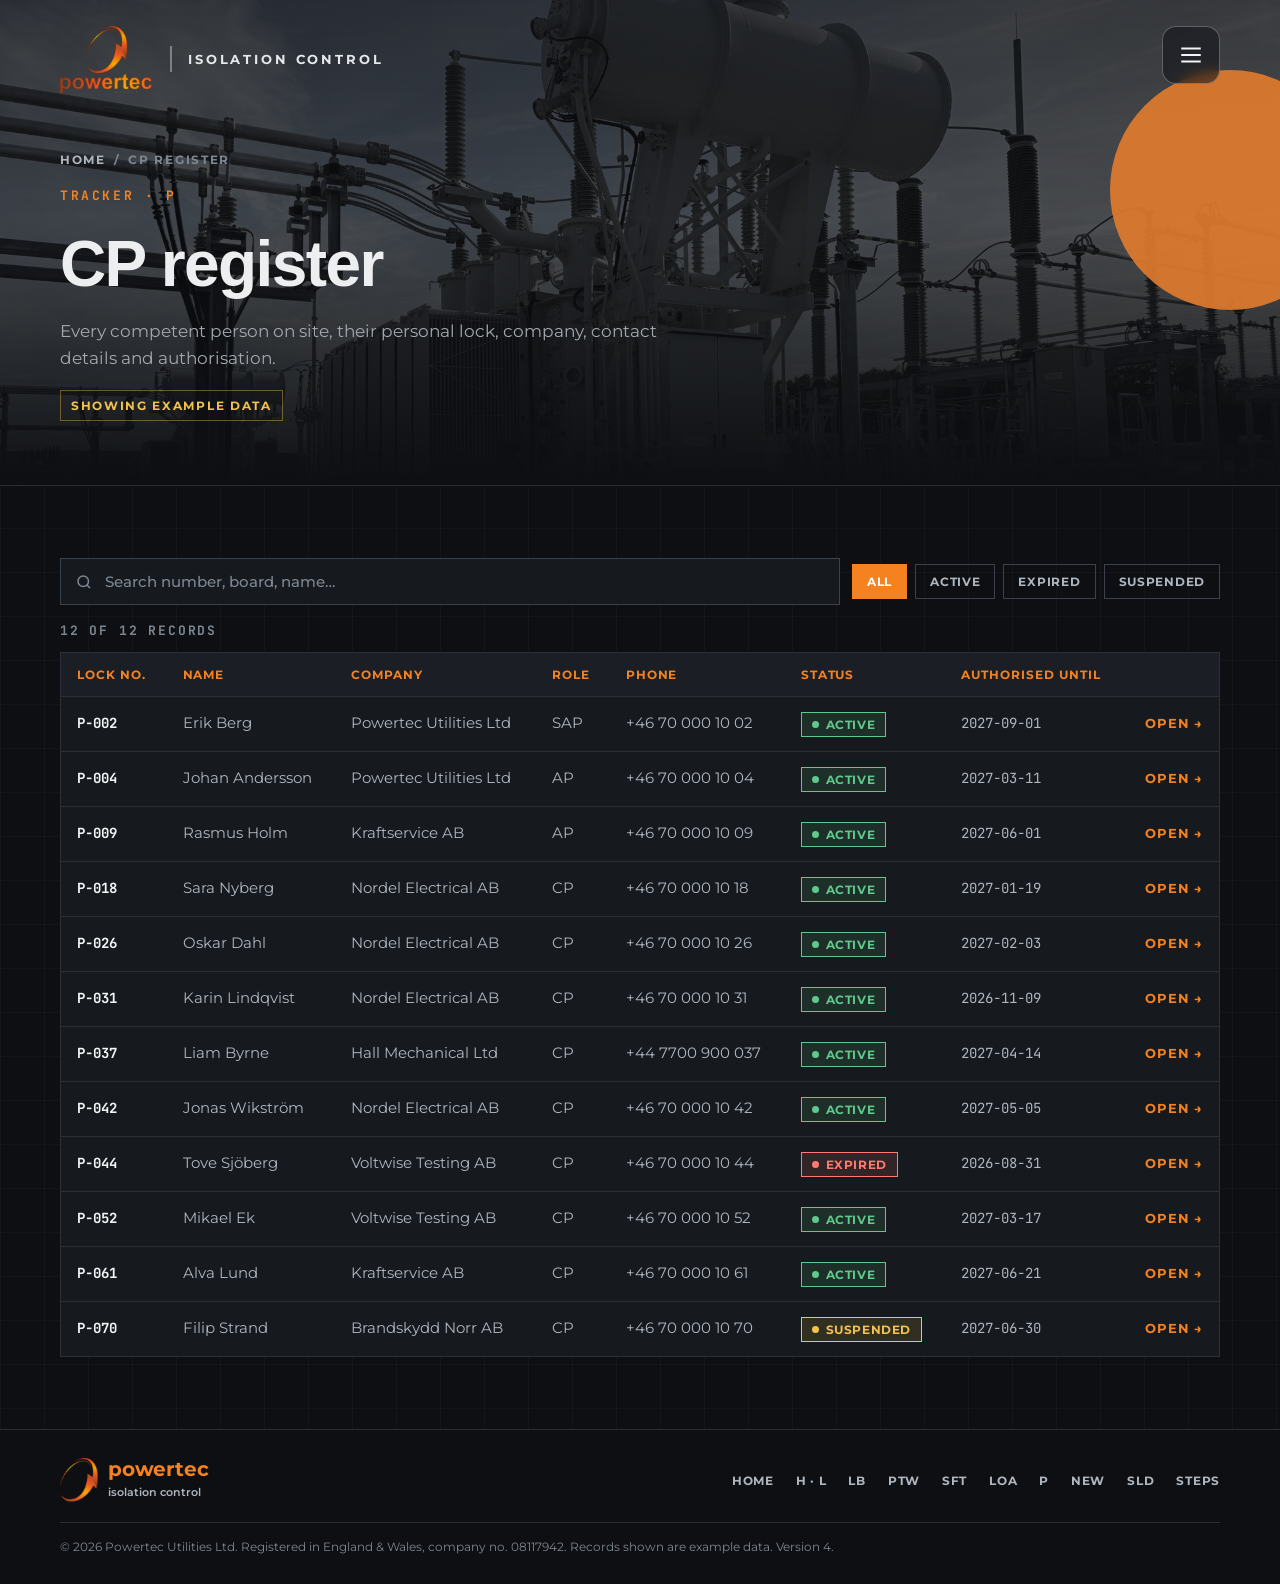
==== commit 0028069e: "Add files via upload" ====
--- a/cp.html
+++ b/cp.html
@@ -4,15 +4,15 @@
 <meta charset="utf-8">
 <meta name="viewport" content="width=device-width, initial-scale=1, viewport-fit=cover">
 <title>CP Register · Powertec Isolation Control</title>
-<meta name="theme-color" content="#ffffff">
+<meta name="theme-color" content="#0D0F12">
 <link rel="icon" type="image/png" href="favicon.png">
 <link rel="preconnect" href="https://fonts.googleapis.com">
 <link rel="preconnect" href="https://fonts.gstatic.com" crossorigin>
-<link rel="stylesheet" href="https://fonts.googleapis.com/css2?family=Montserrat:wght@400;500;600;700;800&display=swap">
-<link rel="stylesheet" href="styles.css">
+<link rel="stylesheet" href="https://fonts.googleapis.com/css2?family=Montserrat:wght@400;500;600;700;800&family=JetBrains+Mono:wght@500;700&display=swap">
+<link rel="stylesheet" href="styles.css?v=4">
 </head>
 <body data-page="cp" data-root="">
 <noscript>Powertec Isolation Control needs JavaScript switched on.</noscript>
-<script src="app.js"></script>
+<script src="app.js?v=4"></script>
 </body>
 </html>
--- a/styles.css
+++ b/styles.css
@@ -1,422 +1,453 @@
-
+/* Powertec Isolation Control — shared styles
+   Matches the Powertec Utilities site: dark charcoal-navy ground, photo backdrops that phase in, logo phase-in on the front page, copper-orange accent,
+   bold uppercase headings, square menu button, bordered cards, uppercase footer nav. */
 :root{
-  --orange:#ef6500;
-  --orange-bright:#ff7a1a;
-  --ink:#171717;
-  --char:#1d1d1d;
-  --soft:#f5f5f3;
-  --line:#ddddda;
-  --muted:#5d5d5d;
-  --max:1180px;
+  --bg:#0B1016; --bg2:#10161E; --card:#141B24; --card2:#18212B; --line:#28313C; --line2:#3A4552;
+  --text:#F3F5F7; --muted:#AEB6C0; --dim:#7D8792;
+  --orange:#F58220; --orange2:#E07024; --orange-ink:#F79A4A; --orange-soft:rgba(245,130,32,.12);
+  --good:#5FC98B; --good-soft:rgba(95,201,139,.12);
+  --warn:#F2C14E; --warn-soft:rgba(242,193,78,.12);
+  --crit:#FF7A70; --crit-soft:rgba(255,122,112,.12);
+  --idle:#9AA3AD; --idle-soft:rgba(154,163,173,.12);
+  --head:"Montserrat","Helvetica Neue",Helvetica,Arial,sans-serif;
+  --body:"Montserrat","Helvetica Neue",Helvetica,Arial,sans-serif;
+  --mono:ui-monospace,"SFMono-Regular",Menlo,Consolas,monospace;
+  color-scheme:dark;
 }
 *{box-sizing:border-box}
-html{scroll-behavior:smooth}
-body{margin:0;font-family:Arial,Helvetica,sans-serif;color:var(--ink);background:#fff;line-height:1.55}
-img{display:block;max-width:100%}
-a{text-decoration:none;color:inherit}
-.wrap{width:min(var(--max),calc(100% - 48px));margin:auto}
-.eyebrow{display:block;color:var(--orange);font-size:12px;font-weight:800;letter-spacing:.16em;margin-bottom:10px}
-.section-title{font-size:36px;line-height:1.1;margin:0 0 20px}
-
-/* HEADER */
-.site-header{background:#fff;border-bottom:1px solid #eee;position:sticky;top:0;z-index:100}
-.nav{height:84px;display:flex;align-items:center;justify-content:space-between;position:relative}
-.logo{width:245px}
-.navlinks{display:flex;gap:34px;align-items:center;font-size:13px;font-weight:800}
-.navlinks a{padding:31px 0 25px}
-.navlinks a.active{color:var(--orange);border-bottom:2px solid var(--orange)}
-.navlinks .enquire{background:var(--orange);color:#fff;padding:14px 26px;border-bottom:0!important}
-.menu-toggle{display:none;width:44px;height:44px;border:1px solid #ddd;background:#fff;font-size:22px}
-
-/* HOME */
-.home-hero{background:#111;color:#fff}
-.hero-grid{min-height:610px;display:grid;grid-template-columns:48% 52%}
-.hero-copy{padding:70px 42px 62px 8px;display:flex;flex-direction:column;justify-content:center}
-.hero-copy h1{font-size:54px;line-height:1.01;letter-spacing:-.025em;margin:0 0 18px}
-.orange-line{color:var(--orange-bright);font-weight:800;font-size:20px;line-height:1.35;margin-bottom:22px}
-.hero-copy p{font-size:18px;color:#ededed;margin:0 0 18px;max-width:610px}
-.hero-photo{min-height:610px;position:relative;overflow:hidden}
-.hero-photo img{width:100%;height:100%;object-fit:cover;object-position:center}
-.hero-photo:after{content:"";position:absolute;inset:0;background:linear-gradient(90deg,#111 0%,rgba(17,17,17,.65) 11%,rgba(17,17,17,0) 43%)}
-.btn{display:inline-block;margin-top:15px;background:var(--orange);color:#fff;padding:15px 24px;font-size:13px;font-weight:800;width:max-content}
-.home-services{display:grid;grid-template-columns:repeat(4,1fr);padding:42px 0 48px}
-.home-service{text-align:center;padding:0 32px;border-right:1px solid #d7d7d3}
-.home-service:last-child{border-right:0}
-.svc-icon{height:58px;display:flex;align-items:center;justify-content:center;color:var(--orange);font-size:40px;font-weight:900}
-.home-service h3{font-size:18px;line-height:1.2;margin:16px 0 14px}
-.home-service p{font-size:14px;color:#4e4e4e;margin:0}
-.home-positioning{background:var(--char);color:#fff;padding:42px 0}
-.position-grid{display:grid;grid-template-columns:.9fr 1.1fr;gap:60px;align-items:center}
-.position-grid h2{margin:0;font-size:30px;line-height:1.15}
-.position-grid p{margin:0;color:#d9d9d9;font-size:17px}
-
-/* INNER BANNERS */
-.page-banner{height:180px;color:#fff;display:flex;align-items:center;background-size:cover;background-position:center;position:relative}
-.page-banner:before{content:"";position:absolute;inset:0;background:linear-gradient(90deg,rgba(13,13,13,.96),rgba(13,13,13,.45))}
-.page-banner .wrap{position:relative;z-index:1}
-.page-banner h1{margin:0;font-size:40px;letter-spacing:-.02em}
-.page-body{padding:50px 0 64px}
-
-/* ABOUT */
-.about-grid{display:grid;grid-template-columns:1.08fr .92fr;gap:64px;align-items:start}
-.about-copy p{font-size:16px;margin:0 0 18px}
-.about-side h3{font-size:17px;margin:0 0 28px}
-.principles{display:grid;grid-template-columns:repeat(3,1fr);gap:24px;margin:0 0 28px}
-.principle{text-align:center}
-.picon{width:56px;height:56px;margin:0 auto 12px;border:2px solid #242424;border-radius:50%;display:flex;align-items:center;justify-content:center;font-size:24px;font-weight:900}
-.principle b{display:block;font-size:13px;line-height:1.2}
-.mission-section{background:var(--char);color:#fff;padding:56px 0}
-.mission-grid{display:grid;grid-template-columns:1fr 1fr;gap:1px;background:#414141;border:1px solid #414141}
-.mission-grid article{background:var(--char);padding:34px 38px}
-.mission-grid h2{font-size:25px;line-height:1.2;margin:0 0 14px}
-.mission-grid p{margin:0;color:#d7d7d7}
-.values-section{background:var(--soft);padding:58px 0 64px}
-.section-heading{max-width:780px;margin-bottom:32px}
-.values-grid{display:grid;grid-template-columns:repeat(2,1fr);gap:16px}
-.value-card{background:#fff;border-left:4px solid var(--orange);padding:24px 26px}
-.value-card h3{font-size:19px;margin:0 0 8px}
-.value-card p{margin:0;color:#555}
-.value-card strong{display:block;color:var(--orange);font-size:12px;letter-spacing:.1em;margin-bottom:10px}
-.approach-section{padding:58px 0}
-.approach-grid{display:grid;grid-template-columns:.8fr 1.2fr;gap:60px;align-items:start}
-.approach-points{display:grid;gap:14px}
-.approach-point{padding:18px 20px;border:1px solid var(--line);background:#fff}
-.approach-point h3{font-size:17px;margin:0 0 6px}
-.approach-point p{margin:0;color:#555}
-
-/* SERVICES */
-.service-intro{max-width:820px;margin-bottom:26px}
-.service-stack{display:grid}
-.service-row{display:grid;grid-template-columns:90px 1fr;gap:22px;padding:26px 0 30px;border-bottom:1px solid var(--line)}
-.bigicon{color:var(--orange);font-size:58px;line-height:1;text-align:center}
-.service-row h3{color:var(--orange);font-size:19px;margin:0 0 8px}
-.service-row p{margin:0 0 10px;color:#4d4d4d}
-.service-row ul{margin:4px 0 0;padding-left:20px;color:#444;columns:2;column-gap:48px}
-.service-row li{margin:4px 0;break-inside:avoid}
-.work-section{margin-top:46px;padding:38px;background:var(--soft)}
-.work-flow{display:grid;grid-template-columns:repeat(5,1fr);gap:12px;margin-top:24px}
-.work-step{background:#fff;padding:20px;border-top:3px solid var(--orange)}
-.work-step b{color:var(--orange);font-size:12px;letter-spacing:.1em}
-.work-step h3{font-size:16px;margin:8px 0}
-.work-step p{font-size:13px;margin:0;color:#555}
-
-/* SECTORS */
-.sector-intro{max-width:860px;margin-bottom:26px}
-.sector-stack{display:grid}
-.sector-row{display:grid;grid-template-columns:300px 1fr;gap:28px;padding:20px 0;border-bottom:1px solid var(--line);align-items:start}
-.sector-row img{width:300px;height:195px;object-fit:cover}
-.sector-row h3{color:var(--orange);font-size:19px;margin:0 0 8px}
-.sector-row p{margin:0 0 10px;color:#444}
-.sector-row ul{margin:0;padding-left:18px;color:#4f4f4f}
-.sector-row li{margin:4px 0}
-.data-centre-detail{margin-top:44px;background:var(--char);color:#fff;padding:36px}
-.data-centre-detail h2{margin-top:0}
-.data-centre-detail p{color:#d7d7d7}
-.capability-grid{display:grid;grid-template-columns:repeat(4,1fr);gap:12px;margin-top:22px}
-.capability{border:1px solid #4b4b4b;padding:18px}
-.capability strong{display:block;color:var(--orange-bright);font-size:25px}
-.capability span{font-size:13px;color:#ddd}
-
-/* CONTACT */
-.contact-grid{display:grid;grid-template-columns:.95fr 1.05fr;gap:70px}
-.contact-copy h2{color:var(--orange);font-size:21px;margin-bottom:20px}
-.contact-lines{margin-top:34px;display:grid;gap:16px}
-.contact-line{display:grid;grid-template-columns:30px 1fr;gap:10px;align-items:center;font-weight:700}
-.ci{color:var(--orange);font-size:22px}
-.contact-form{display:grid;grid-template-columns:1fr;gap:10px}
-.contact-form input,.contact-form textarea{width:100%;padding:13px;border:1px solid #cfcfcf;font:inherit}
-.contact-form textarea{min-height:165px}
-.contact-form button{width:max-content;background:var(--orange);color:#fff;border:0;padding:14px 24px;font-weight:800;cursor:pointer}
-
-/* FOOTER */
-footer{background:#0f0f0f;color:#d8d8d8;padding:26px 0}
-.footer-grid{display:grid;grid-template-columns:220px 1fr auto;gap:34px;align-items:center}
-.footer-logo{width:190px;background:transparent}
-.footer-tag{font-size:12px;letter-spacing:.035em}
-.footer-tag i{color:var(--orange);font-style:normal;padding:0 4px}
-.footer-copy{font-size:12px;white-space:nowrap}
-
-/* RESPONSIVE */
-@media(max-width:900px){
-  .wrap{width:min(var(--max),calc(100% - 32px))}
-  .nav{height:72px}.logo{width:188px}.menu-toggle{display:block}
-  .navlinks{display:none;position:absolute;top:72px;left:0;right:0;background:#fff;flex-direction:column;align-items:stretch;gap:0;box-shadow:0 14px 24px rgba(0,0,0,.12)}
-  .navlinks.open{display:flex}
-  .navlinks a{padding:14px 18px;border-bottom:1px solid #eee}
-  .navlinks .enquire{margin:10px 14px 14px;text-align:center;border:0!important}
-  .hero-grid{grid-template-columns:1fr}.hero-copy{padding:48px 10px 44px}.hero-copy h1{font-size:44px}
-  .hero-photo{min-height:360px}.hero-photo:after{background:linear-gradient(180deg,#111 0%,rgba(17,17,17,.28) 24%,rgba(17,17,17,0) 55%)}
-  .home-services{grid-template-columns:1fr 1fr}.home-service{padding:28px;border-bottom:1px solid #ddd}.home-service:nth-child(2){border-right:0}
-  .position-grid,.about-grid,.approach-grid,.contact-grid{grid-template-columns:1fr}
-  .mission-grid{grid-template-columns:1fr}.values-grid{grid-template-columns:1fr}
-  .service-row ul{columns:1}.work-flow{grid-template-columns:1fr 1fr}
-  .sector-row{grid-template-columns:210px 1fr}.sector-row img{width:210px;height:155px}
-  .capability-grid{grid-template-columns:1fr 1fr}
-  .footer-grid{grid-template-columns:1fr}.footer-logo{width:170px}
-}
-@media(max-width:620px){
-  .hero-copy h1{font-size:39px}.orange-line{font-size:17px}
-  .home-services{grid-template-columns:1fr}.home-service{border-right:0}
-  .page-banner{height:145px}.page-banner h1{font-size:31px}.page-body{padding:36px 0 46px}
-  .principles{grid-template-columns:1fr}.service-row{grid-template-columns:58px 1fr;gap:14px}.bigicon{font-size:44px}
-  .work-flow{grid-template-columns:1fr}.sector-row{grid-template-columns:1fr}.sector-row img{width:100%;height:220px}
-  .capability-grid{grid-template-columns:1fr 1fr}
-}
-
-/* =========================================================
-   ISOLATION CONTROL ADD-ONS
-   Built on the Powertec Utilities styles above.
-   ========================================================= */
-.mono{font-family:"Courier New",Courier,monospace;font-weight:700;font-variant-numeric:tabular-nums}
-.example-tag{display:inline-block;margin-top:14px;font-size:11px;font-weight:800;letter-spacing:.14em;color:var(--orange-bright);border:1px solid var(--orange-bright);padding:5px 10px}
-.page-banner .example-tag{margin:10px 0 0}
-.page-banner .crumbs{font-size:12px;font-weight:800;letter-spacing:.1em;color:#cfcfcf;margin-bottom:8px}
-.page-banner .crumbs a:hover{color:var(--orange-bright)}
-.page-banner .crumbs span{padding:0 6px;color:var(--orange)}
-
-/* header: nine links, so the menu button appears earlier than on the main site */
-.navlinks{gap:24px}
-.navlinks a:hover{color:var(--orange)}
-.menu-toggle{cursor:pointer;color:var(--ink)}
-@media(max-width:1180px){
-  .nav{height:72px}.logo{width:188px}.menu-toggle{display:block}
-  .navlinks{display:none;position:absolute;top:72px;left:0;right:0;background:#fff;flex-direction:column;align-items:stretch;gap:0;box-shadow:0 14px 24px rgba(0,0,0,.12)}
-  .navlinks.open{display:flex}
-  .navlinks a{padding:14px 18px;border-bottom:1px solid #eee}
-  .navlinks a.active{border-bottom:1px solid #eee;box-shadow:inset 3px 0 0 var(--orange)}
-}
-
-/* home */
-.hero-stats{display:grid;grid-template-columns:repeat(3,1fr);gap:1px;background:#3a3a3a;border:1px solid #3a3a3a;margin-top:26px;max-width:560px}
-.hero-stats div{background:#151515;padding:14px 16px}
-.hero-stats b{display:block;font-size:28px;line-height:1.1;color:#fff}
-.hero-stats b.hot{color:var(--orange-bright)}
-.hero-stats span{font-size:11px;font-weight:800;letter-spacing:.08em;color:#bdbdbd}
-.btn-row{display:flex;flex-wrap:wrap;gap:12px}
-.btn.ghost{background:transparent;border:1px solid #6a6a6a}
+html{-webkit-text-size-adjust:100%}
+body{margin:0;background:var(--bg);color:var(--text);font-family:var(--body);font-size:16px;line-height:1.6}
+img{max-width:100%;display:block}
+a{color:inherit}
+:focus-visible{outline:2px solid var(--orange);outline-offset:3px}
+.wrap{max-width:1200px;margin:0 auto;padding-left:max(20px,env(safe-area-inset-left,0px));padding-right:max(20px,env(safe-area-inset-right,0px))}
+h1,h2,h3{font-family:var(--head);font-weight:700;text-transform:uppercase;letter-spacing:.01em;line-height:1.08;margin:0;text-wrap:balance}
+h1{font-size:clamp(34px,6vw,64px)}
+h2{font-size:clamp(26px,3.6vw,38px)}
+h3{font-size:19px;line-height:1.25}
+p{margin:0}
+.eyebrow{font-size:15px;font-weight:700;letter-spacing:.06em;text-transform:uppercase;color:var(--orange)}
+.sub{font-size:clamp(19px,2.2vw,24px);font-weight:700;line-height:1.35;margin-top:22px;max-width:30ch}
+.lead{color:var(--muted);max-width:60ch;margin-top:14px;font-size:17px}
+.mono{font-family:var(--mono);font-size:14px;font-variant-numeric:tabular-nums}
+
+/* header */
+.site-head{position:absolute;top:0;left:0;right:0;z-index:20;padding-top:env(safe-area-inset-top,0px)}
+.site-head .wrap{display:flex;justify-content:space-between;align-items:center;padding-block:22px}
+.site-head .mark{width:64px;height:auto}
+.menu-btn{width:56px;height:56px;display:grid;place-items:center;background:rgba(11,16,22,.82);border:1.5px solid var(--line2);cursor:pointer;color:var(--orange)}
+.menu-btn:hover{border-color:var(--orange)}
+.menu-btn svg{width:22px;height:22px}
+
+/* full-screen menu */
+.menu{position:fixed;inset:0;z-index:50;background:rgba(8,12,17,.97);display:flex;flex-direction:column;padding:calc(22px + env(safe-area-inset-top,0px)) max(20px,env(safe-area-inset-right,0px)) calc(28px + env(safe-area-inset-bottom,0px)) max(20px,env(safe-area-inset-left,0px));overflow-y:auto}
+.menu[hidden]{display:none}
+.menu .top{display:flex;justify-content:space-between;align-items:center;max-width:1200px;width:100%;margin:0 auto}
+.menu .top img{width:64px}
+.menu nav{max-width:1200px;width:100%;margin:40px auto 0;display:flex;flex-direction:column}
+.menu nav a{display:flex;justify-content:space-between;align-items:baseline;gap:16px;text-decoration:none;font:700 clamp(22px,4vw,34px)/1.2 var(--head);text-transform:uppercase;padding:16px 0;border-bottom:1px solid var(--line)}
+.menu nav a small{font:600 13px var(--mono);color:var(--dim);letter-spacing:.06em}
+.menu nav a:hover,.menu nav a[aria-current="page"]{color:var(--orange)}
+.menu .note{max-width:1200px;width:100%;margin:28px auto 0;color:var(--dim);font-size:14px}
+
+/* hero */
+.hero{position:relative;overflow:hidden;padding-top:calc(140px + env(safe-area-inset-top,0px));padding-bottom:72px;
+  background:
+    radial-gradient(120% 70% at 110% 20%,rgba(245,130,32,.16),transparent 55%),
+    radial-gradient(60% 50% at -10% 100%,rgba(245,130,32,.08),transparent 60%),
+    repeating-linear-gradient(90deg,rgba(255,255,255,.025) 0 2px,transparent 2px 46px),
+    linear-gradient(180deg,#0E141B 0%,#0B1016 100%)}
+.hero::after{content:"";position:absolute;right:-180px;top:40px;width:620px;height:620px;border-radius:50%;border:2px solid rgba(245,130,32,.18);border-left-color:transparent;border-bottom-color:transparent;transform:rotate(-20deg);pointer-events:none}
+.hero .wrap{position:relative;z-index:1}
+.hero.home{padding-top:calc(120px + env(safe-area-inset-top,0px));min-height:auto}
+.hero .biglogo{width:min(300px,62vw);margin-bottom:40px}
+.cta{display:flex;flex-direction:column;gap:16px;margin-top:34px;max-width:360px}
+.btn{display:flex;align-items:center;justify-content:center;gap:14px;text-decoration:none;font:700 15px var(--head);letter-spacing:.05em;text-transform:uppercase;padding:16px 22px;border:1.5px solid transparent;cursor:pointer}
+.btn.primary{background:linear-gradient(180deg,#F08A35,#D0681F);color:#fff}
+.btn.primary:hover{background:linear-gradient(180deg,#F79745,#DC7428)}
+.btn.ghost{border-color:var(--line2);color:var(--text);background:rgba(11,16,22,.5)}
 .btn.ghost:hover{border-color:var(--orange)}
-.btn:hover{background:var(--orange-bright)}
-.btn.ghost:hover{background:transparent}
-.svc-icon svg{width:48px;height:48px}
-.bigicon svg{width:54px;height:54px}
-.service-row .more{display:inline-block;margin-top:6px;color:var(--orange);font-size:13px;font-weight:800;letter-spacing:.04em}
-.service-row .more:hover{color:var(--ink)}
-.service-row .count{font-size:12px;font-weight:800;letter-spacing:.1em;color:#8a8a8a;margin:0 0 8px}
-.service-row a.row-link{display:contents}
-
-/* tracker pages */
-.toolbar{display:flex;flex-wrap:wrap;gap:12px;align-items:center;margin-bottom:14px}
-.search{flex:1 1 260px;min-width:0;display:flex;align-items:center;gap:10px;border:1px solid #cfcfcf;padding:11px 13px;background:#fff}
+.btn svg{width:20px;height:20px;flex:none}
+.chev{display:block;width:28px;margin:42px auto 0;color:var(--muted)}
+.crumbs{display:flex;flex-wrap:wrap;gap:8px;font-size:13px;font-weight:700;letter-spacing:.06em;text-transform:uppercase;color:var(--dim);margin-bottom:18px}
+.crumbs a{text-decoration:none;color:var(--muted)}
+.crumbs a:hover{color:var(--orange)}
+
+/* sections + cards */
+section.block{padding-block:72px;border-top:1px solid var(--line)}
+section.block.alt{background:var(--bg2)}
+.block-head{margin-bottom:36px}
+.block-head h2{margin-top:10px}
+.cards{display:grid;grid-template-columns:repeat(2,minmax(0,1fr));gap:20px}
+.card{background:var(--card);border:1px solid var(--line);padding:30px;display:grid;grid-template-columns:auto minmax(0,1fr);gap:24px;text-decoration:none;transition:border-color .2s}
+a.card:hover{border-color:var(--orange)}
+.card .ico{width:64px;height:64px;color:var(--orange)}
+.card h3{margin-bottom:12px}
+.card p{color:var(--muted);font-size:15px}
+.card .more{display:inline-flex;align-items:center;gap:12px;margin-top:18px;color:var(--orange);font:700 14px var(--head);letter-spacing:.06em;text-transform:uppercase}
+.card .more svg{width:20px}
+.card .n{font:600 13px var(--mono);color:var(--dim);margin-top:6px}
+.trio{display:grid;grid-template-columns:repeat(4,minmax(0,1fr));gap:20px}
+.trio div{text-align:center}
+.trio svg{width:56px;height:56px;color:var(--orange);margin:0 auto 14px}
+.trio b{display:block;font:700 14px var(--head);letter-spacing:.06em;text-transform:uppercase}
+.trio p{color:var(--muted);font-size:14px;margin-top:6px}
+.stats{display:grid;grid-template-columns:repeat(3,minmax(0,1fr));gap:0;border:1px solid var(--line);margin-top:44px;background:rgba(20,27,36,.6)}
+.stats div{padding:20px 22px;border-right:1px solid var(--line);border-bottom:1px solid var(--line)}
+.stats div:nth-child(3n){border-right:0}
+.stats div:nth-last-child(-n+3){border-bottom:0}
+.stats b{display:block;font:700 34px var(--head);font-variant-numeric:tabular-nums;color:var(--text)}
+.stats b.hot{color:var(--orange)}
+.stats span{font-size:13px;font-weight:700;letter-spacing:.05em;text-transform:uppercase;color:var(--muted)}
+.example{display:inline-block;margin-top:18px;font-size:12px;font-weight:700;letter-spacing:.08em;text-transform:uppercase;color:var(--warn);border:1px solid rgba(242,193,78,.4);padding:5px 10px}
+
+/* trackers */
+.toolbar{display:flex;flex-wrap:wrap;gap:12px;align-items:center;margin-bottom:16px}
+.search{flex:1 1 260px;min-width:0;display:flex;align-items:center;gap:10px;background:var(--card);border:1px solid var(--line2);padding:12px 14px}
 .search:focus-within{border-color:var(--orange)}
-.search svg{width:18px;height:18px;color:#8a8a8a;flex:none}
-.search input{flex:1;min-width:0;border:0;outline:0;font:inherit;font-size:15px;background:transparent;color:var(--ink)}
+.search svg{width:18px;color:var(--dim);flex:none}
+.search input{flex:1;min-width:0;background:transparent;border:0;outline:0;color:var(--text);font:500 15px var(--body)}
+.search input::placeholder{color:var(--dim)}
 .filters{display:flex;flex-wrap:wrap;gap:8px}
-.filters button{background:#fff;border:1px solid #cfcfcf;padding:9px 14px;font:800 12px Arial,Helvetica,sans-serif;letter-spacing:.06em;cursor:pointer;color:var(--ink)}
+.filters button{background:transparent;color:var(--muted);border:1px solid var(--line2);padding:9px 14px;font:700 12px var(--head);letter-spacing:.06em;text-transform:uppercase;cursor:pointer}
 .filters button[aria-pressed="true"]{background:var(--orange);border-color:var(--orange);color:#fff}
-.result-count{font-size:12px;font-weight:800;letter-spacing:.1em;color:#8a8a8a;margin-bottom:10px}
-.tablebox{border:1px solid var(--line);overflow-x:auto;background:#fff}
-.tablebox table{width:100%;border-collapse:collapse;font-size:14px}
-.tablebox th{text-align:left;background:var(--char);color:#fff;font-size:11px;font-weight:800;letter-spacing:.1em;padding:13px 16px;white-space:nowrap}
-.tablebox td{padding:13px 16px;border-top:1px solid var(--line);vertical-align:top;color:#444}
-.tablebox td:first-child a{color:var(--ink);font-weight:800}
-.tablebox tbody tr{cursor:pointer}
-.tablebox tbody tr:hover td{background:#fff4ec}
-.tablebox td.go{text-align:right;white-space:nowrap;color:var(--orange);font-weight:800;font-size:12px;letter-spacing:.06em}
-.tablebox.plain tbody tr{cursor:default}
-.tablebox.plain tbody tr:hover td{background:transparent}
-.empty{text-align:center;padding:30px;color:#777}
-.chip{display:inline-flex;align-items:center;gap:7px;font-size:11px;font-weight:800;letter-spacing:.08em;padding:4px 9px;white-space:nowrap;border:1px solid currentColor;text-transform:uppercase}
-.chip:before{content:"";width:7px;height:7px;border-radius:50%;background:currentColor}
-.s-good{color:#1f7a45;background:#eaf6ef}
-.s-hot{color:#c25200;background:#fff1e6}
-.s-warn{color:#8a6200;background:#fdf5dc}
-.s-crit{color:#b3261e;background:#fbe9e7}
-.s-idle{color:#666;background:#f1f1ef}
-.sys{font-family:"Courier New",monospace;font-weight:700;font-size:12px;padding:1px 6px;border:1px solid currentColor}
-.sys.hv{color:#b3261e}.sys.lv{color:#1f5fa8}
-
-/* record pages */
-.rec-head{display:flex;justify-content:space-between;align-items:flex-start;gap:18px;flex-wrap:wrap;margin-bottom:26px;padding-bottom:20px;border-bottom:1px solid var(--line)}
-.rec-head h2{margin:0;font-size:28px;line-height:1.15}
-.rec-id{color:var(--orange);font-weight:800;letter-spacing:.06em;font-size:14px;margin-bottom:6px}
-.rec-grid{display:grid;grid-template-columns:1.6fr 1fr;gap:28px;align-items:start}
-.fields{display:grid;grid-template-columns:1fr 1fr;border:1px solid var(--line);margin:0;background:#fff}
-.field{padding:15px 18px;border-bottom:1px solid var(--line);min-width:0}
+.count{color:var(--dim);font-size:13px;font-weight:700;letter-spacing:.05em;text-transform:uppercase;margin-bottom:10px}
+.tablebox{border:1px solid var(--line);overflow-x:auto;background:var(--card)}
+table{width:100%;border-collapse:collapse;font-size:15px}
+th{text-align:left;font:700 12px var(--head);letter-spacing:.08em;text-transform:uppercase;color:var(--orange);background:var(--card2);padding:14px 16px;white-space:nowrap;border-bottom:1px solid var(--line)}
+td{padding:14px 16px;border-top:1px solid var(--line);vertical-align:top;color:var(--muted)}
+td:first-child a{color:var(--text);font-weight:700;text-decoration:none}
+tbody tr{cursor:pointer}
+tbody tr:hover td{background:rgba(245,130,32,.06)}
+td.go{text-align:right;white-space:nowrap}
+td.go span{color:var(--orange);font:700 13px var(--head);letter-spacing:.06em;text-transform:uppercase}
+.empty{text-align:center;padding:32px;color:var(--dim)}
+.chip{display:inline-flex;align-items:center;gap:7px;font:700 12px var(--head);letter-spacing:.05em;text-transform:uppercase;padding:4px 10px;white-space:nowrap;border:1px solid currentColor}
+.chip::before{content:"";width:7px;height:7px;border-radius:50%;background:currentColor}
+.s-good{color:var(--good);background:var(--good-soft)}
+.s-hot{color:var(--orange-ink);background:var(--orange-soft)}
+.s-warn{color:var(--warn);background:var(--warn-soft)}
+.s-crit{color:var(--crit);background:var(--crit-soft)}
+.s-idle{color:var(--idle);background:var(--idle-soft)}
+.sys{font:700 12px var(--mono);padding:2px 7px;border:1px solid currentColor}
+.sys.hv{color:var(--crit)} .sys.lv{color:#7DB7F0}
+
+/* record */
+.rec-head{display:flex;justify-content:space-between;align-items:flex-start;gap:18px;flex-wrap:wrap}
+.rec-id{font:700 15px var(--mono);color:var(--orange);margin-bottom:10px}
+.rec-grid{display:grid;grid-template-columns:minmax(0,1.6fr) minmax(0,1fr);gap:24px}
+.fields{display:grid;grid-template-columns:repeat(2,minmax(0,1fr));border:1px solid var(--line);background:var(--card);margin:0}
+.field{padding:16px 20px;border-bottom:1px solid var(--line);min-width:0}
 .field:nth-child(odd){border-right:1px solid var(--line)}
 .field.wide{grid-column:1/-1;border-right:0}
-.field dt{color:var(--orange);font-size:11px;font-weight:800;letter-spacing:.12em}
-.field dd{margin:5px 0 0;color:var(--ink);overflow-wrap:anywhere}
-.side{display:grid;gap:16px}
-.side .value-card h3{font-size:16px}
+.field dt{font:700 12px var(--head);letter-spacing:.08em;text-transform:uppercase;color:var(--orange)}
+.field dd{margin:6px 0 0;color:var(--text);overflow-wrap:anywhere}
+.side{display:flex;flex-direction:column;gap:20px}
+.panel{background:var(--card);border:1px solid var(--line);padding:22px}
+.panel h3{font-size:15px;margin-bottom:14px;color:var(--orange)}
+.panel p{color:var(--muted);font-size:15px}
 .links{display:flex;flex-wrap:wrap;gap:8px}
-.links a,.links span{font-family:"Courier New",monospace;font-weight:700;font-size:13px;border:1px solid #cfcfcf;padding:5px 9px;background:#fff}
+.links a,.links span{font:600 13px var(--mono);text-decoration:none;border:1px solid var(--line2);padding:6px 10px;color:var(--text)}
 .links a:hover{border-color:var(--orange);color:var(--orange)}
-.links span{color:#888}
-.plink{color:var(--orange);font-family:"Courier New",monospace;font-weight:700;border-bottom:1px solid currentColor}
-.log{list-style:none;margin:0;padding:0;display:grid;gap:12px}
-.log li{display:grid;grid-template-columns:auto 1fr;gap:12px;font-size:14px;color:#444}
-.log time{font-family:"Courier New",monospace;font-weight:700;color:var(--orange);white-space:nowrap}
-.hooktag{border:2px dashed var(--orange);background:#fff7f0;padding:14px}
-.hooktag b{display:block;color:var(--orange);font-size:11px;letter-spacing:.14em;margin-bottom:8px}
-.hooktag div{display:flex;justify-content:space-between;gap:10px;padding:5px 0;border-top:1px dotted #e2c6ad;font-size:14px}
-.hooktag div span:first-child{color:#666}
-.warn-card{border-left-color:#b3261e!important}
-.warn-card h3{color:#b3261e}
-.back{display:inline-block;margin-top:30px;color:var(--orange);font-weight:800;font-size:13px;letter-spacing:.04em}
-
-/* procedure */
-.stage-bar{grid-template-columns:repeat(7,1fr)}
-.stage-bar a.work-step{display:block}
-.stage-bar a.work-step:hover h3{color:var(--orange)}
-.stage{display:grid;grid-template-columns:90px 1fr;gap:22px;padding:30px 0;border-bottom:1px solid var(--line);scroll-margin-top:100px}
-.stage-num{color:var(--orange);font-size:58px;font-weight:800;line-height:1;text-align:center}
-.stage h3{color:var(--orange);font-size:21px;margin:0 0 4px}
-.stage .who{font-size:12px;font-weight:800;letter-spacing:.1em;color:#8a8a8a;margin-bottom:14px}
-.stage-cols{display:grid;grid-template-columns:1.5fr 1fr;gap:34px}
-.stage-cols h4{margin:0 0 10px;font-size:12px;letter-spacing:.12em;color:var(--ink)}
-.steps-list{list-style:none;margin:0;padding:0;display:grid;gap:10px}
-.steps-list li{display:grid;grid-template-columns:30px 1fr;gap:12px;color:#444}
-.sn{display:grid;place-items:center;width:28px;height:28px;background:var(--orange);color:#fff;font-weight:800;font-size:13px}
-.site-note{margin:0;padding:14px 16px;background:var(--soft);border-left:4px solid var(--orange);color:#444;font-size:14px}
-.stop{margin:18px 0 0;padding:12px 16px;border:1px solid var(--orange);color:var(--ink);font-size:14px}
-.stop b{color:var(--orange);font-size:11px;letter-spacing:.14em;display:block;margin-bottom:3px}
-.routines{display:grid;grid-template-columns:repeat(3,1fr);gap:16px}
-.routines ol{margin:10px 0 0;padding-left:20px;color:#555;font-size:14px;display:grid;gap:6px}
-.routines li::marker{color:var(--orange);font-weight:800}
-.routines .who{font-size:11px;font-weight:800;letter-spacing:.1em;color:#8a8a8a}
+.links span{color:var(--dim)}
+.log{list-style:none;margin:0;padding:0;display:flex;flex-direction:column;gap:14px}
+.log li{display:grid;grid-template-columns:auto minmax(0,1fr);gap:14px;font-size:15px;color:var(--muted)}
+.log time{font:600 13px var(--mono);color:var(--orange-ink);white-space:nowrap;padding-top:2px}
+.hooktag{border:1.5px dashed var(--orange);background:var(--orange-soft);padding:16px}
+.hooktag b{display:block;font:700 12px var(--mono);letter-spacing:.12em;color:var(--orange);margin-bottom:8px}
+.hooktag div{display:flex;justify-content:space-between;gap:10px;padding-block:6px;border-top:1px dotted var(--line2);font-size:14px}
+.hooktag div span:first-child{color:var(--muted)}
+.back{display:inline-flex;align-items:center;gap:10px;margin-top:32px;color:var(--orange);text-decoration:none;font:700 14px var(--head);letter-spacing:.06em;text-transform:uppercase}
 
 /* schematic */
-.sld{border:1px solid var(--line);overflow-x:auto;background:#fff}
+.sld{border:1px solid var(--line);background:var(--card);overflow-x:auto}
 .sld svg{display:block;min-width:760px;width:100%;height:auto}
-.sld .w{stroke:#1d1d1d;fill:none;stroke-width:1.6}
+.sld .w{stroke:#D6DCE2;fill:none;stroke-width:1.6}
 .sld .bus{stroke:var(--orange);stroke-width:5;stroke-linecap:round}
-.sld .bx,.sld .cb{fill:#fff;stroke:#1d1d1d;stroke-width:1.6}
-.sld .ld{fill:var(--soft);stroke:#999;stroke-width:1.2;stroke-dasharray:4 3}
-.sld text{fill:#1d1d1d;font-family:Arial,Helvetica,sans-serif;font-size:12px}
-.sld .t-q{fill:#666;font-size:11px}
+.sld .bx,.sld .cb{fill:var(--card);stroke:#D6DCE2;stroke-width:1.6}
+.sld .ld{fill:var(--card2);stroke:var(--dim);stroke-width:1.2;stroke-dasharray:4 3}
+.sld text{fill:var(--text);font-family:var(--body);font-size:12px}
+.sld .t-q{fill:var(--muted);font-size:11px}
 .sld .t-b{font-weight:700;font-size:13px}
-.legend{display:flex;flex-wrap:wrap;gap:22px;margin-top:14px;color:#555;font-size:14px}
+.legend{display:flex;flex-wrap:wrap;gap:22px;margin-top:16px;color:var(--muted);font-size:14px}
 .legend span{display:inline-flex;align-items:center;gap:10px}
 
-/* footer nav row */
-.footer-nav{display:flex;flex-wrap:wrap;gap:6px 18px;font-size:11px;font-weight:800;letter-spacing:.08em;border-top:1px solid #2a2a2a;margin-top:18px;padding-top:16px}
-.footer-nav a:hover{color:var(--orange)}
-
-@media(max-width:900px){
-  .rec-grid,.stage-cols{grid-template-columns:1fr}
-  .stage-bar{grid-template-columns:repeat(2,1fr)}
-  .routines{grid-template-columns:1fr 1fr}
-  .hero-stats{grid-template-columns:repeat(2,1fr)}
+/* implementation plan */
+.barbox{overflow-x:auto;margin-bottom:36px}
+.phasebar{display:grid;grid-template-columns:repeat(9,minmax(112px,1fr));border:1px solid var(--line);background:var(--card)}
+.phasebar a{display:flex;flex-direction:column;gap:4px;padding:16px;text-decoration:none;border-right:1px solid var(--line);position:relative}
+.phasebar a:last-child{border-right:0}
+.phasebar a::after{content:"";position:absolute;left:0;right:0;bottom:0;height:3px;background:var(--orange);opacity:.35}
+.phasebar a:hover::after{opacity:1}
+.phasebar b{font:700 26px var(--head);color:var(--orange);line-height:1}
+.phasebar span{font:700 13px var(--head);letter-spacing:.05em;text-transform:uppercase}
+.phasebar small{font:600 12px var(--mono);color:var(--dim)}
+.phases{display:flex;flex-direction:column;gap:20px}
+.phase{display:grid;grid-template-columns:88px minmax(0,1fr);background:var(--card);border:1px solid var(--line);scroll-margin-top:24px}
+.pnum{display:flex;align-items:flex-start;justify-content:center;padding-top:24px;font:700 44px var(--head);color:var(--orange);border-right:1px solid var(--line);background:var(--card2)}
+.pbody{padding:24px 28px;min-width:0}
+.pmeta{display:flex;flex-wrap:wrap;gap:8px 20px;font:600 13px var(--mono);color:var(--dim);margin-bottom:8px}
+.pbody h3{font-size:22px}
+.aim{color:var(--text);margin-top:8px;font-size:17px}
+.pcols{display:grid;grid-template-columns:minmax(0,1.6fr) minmax(0,1fr);gap:28px;margin-top:20px}
+.pcols h4{margin:0 0 10px;font:700 12px var(--head);letter-spacing:.08em;text-transform:uppercase;color:var(--orange)}
+.pcols ul{margin:0;padding:0;list-style:none;display:flex;flex-direction:column;gap:8px}
+.pcols li{position:relative;padding-left:18px;color:var(--muted);font-size:15px}
+.pcols li::before{content:"";position:absolute;left:0;top:.62em;width:8px;height:2px;background:var(--orange)}
+.gate{margin-top:20px;padding:14px 16px;border:1px solid rgba(245,130,32,.4);background:var(--orange-soft);color:var(--text);font-size:15px}
+.gate b{display:block;font:700 12px var(--head);letter-spacing:.1em;text-transform:uppercase;color:var(--orange);margin-bottom:4px}
+.ready-head{display:flex;justify-content:space-between;align-items:center;gap:16px;flex-wrap:wrap;margin-bottom:16px}
+#readyCount{font:700 14px var(--head);letter-spacing:.06em;text-transform:uppercase;color:var(--muted)}
+#readyCount.done{color:var(--good)}
+.checks{list-style:none;margin:0;padding:0;display:grid;grid-template-columns:repeat(2,minmax(0,1fr));gap:10px}
+.checks label{display:flex;gap:14px;align-items:flex-start;background:var(--card);border:1px solid var(--line);padding:14px 16px;cursor:pointer}
+.checks label:hover{border-color:var(--line2)}
+.checks input{width:20px;height:20px;margin:2px 0 0;accent-color:var(--orange);flex:none}
+.checks input:checked + span{color:var(--muted);text-decoration:line-through;text-decoration-color:var(--orange)}
+.two{display:grid;grid-template-columns:repeat(2,minmax(0,1fr));gap:36px}
+.tablebox.plain tbody tr{cursor:default}
+.tablebox.plain tbody tr:hover td{background:none}
+@media (max-width:820px){.two{grid-template-columns:1fr}.pcols{grid-template-columns:1fr;gap:18px}.checks{grid-template-columns:1fr}}
+@media (max-width:640px){.phase{grid-template-columns:1fr}.pnum{justify-content:flex-start;padding:14px 20px;border-right:0;border-bottom:1px solid var(--line);font-size:30px}.pbody{padding:20px}}
+
+/* system procedure */
+.steps-list{list-style:none;margin:0;padding:0;display:flex;flex-direction:column;gap:12px}
+.steps-list li{display:grid;grid-template-columns:32px minmax(0,1fr);gap:12px;color:var(--muted);font-size:15px;padding-left:0}
+.steps-list li::before{content:none}
+.sn{display:grid;place-items:center;width:28px;height:28px;border:1.5px solid var(--orange);color:var(--orange);font:700 13px var(--mono)}
+.site-note{color:var(--text);font-size:15px;border-left:3px solid var(--orange);padding:4px 0 4px 14px}
+.routines{display:grid;grid-template-columns:repeat(3,minmax(0,1fr));gap:20px}
+.mini{margin:0;padding-left:20px;display:flex;flex-direction:column;gap:8px;color:var(--muted);font-size:15px}
+.mini li::marker{color:var(--orange);font-weight:700}
+.plink{color:var(--orange);font-family:var(--mono);text-decoration:none;border-bottom:1px solid currentColor}
+@media (max-width:980px){.routines{grid-template-columns:repeat(2,minmax(0,1fr))}}
+@media (max-width:640px){.routines{grid-template-columns:1fr}}
+
+/* footer */
+.site-foot{border-top:1px solid var(--line);padding-block:28px calc(28px + env(safe-area-inset-bottom,0px));background:var(--bg)}
+.site-foot .wrap{display:flex;justify-content:space-between;align-items:center;gap:20px;flex-wrap:wrap}
+.foot-brand{display:flex;align-items:center;gap:10px;text-decoration:none}
+.foot-brand img{width:38px}
+.foot-brand b{font:700 20px var(--head);color:var(--orange);letter-spacing:-.01em;line-height:1}
+.foot-brand small{display:block;font-size:11px;color:var(--muted);font-weight:600}
+.foot-nav{display:flex;flex-wrap:wrap;gap:6px 22px}
+.foot-nav a{text-decoration:none;font:700 12px var(--head);letter-spacing:.06em;text-transform:uppercase;color:var(--muted)}
+.foot-nav a:hover{color:var(--orange)}
+.foot-legal{width:100%;color:var(--dim);font-size:12px;padding-top:14px;border-top:1px solid var(--line)}
+
+@media (max-width:820px){
+  .cards{grid-template-columns:1fr}
+  .trio{grid-template-columns:repeat(2,minmax(0,1fr));row-gap:30px}
+  .rec-grid{grid-template-columns:1fr}
+  .stats{grid-template-columns:repeat(2,minmax(0,1fr))}
+  .stats div{border-right:1px solid var(--line)!important;border-bottom:1px solid var(--line)!important}
+  .stats div:nth-child(2n){border-right:0!important}
+  .stats div:nth-last-child(-n+2){border-bottom:0!important}
 }
-@media(max-width:620px){
-  .fields{grid-template-columns:1fr}.field:nth-child(odd){border-right:0}
-  .stage{grid-template-columns:44px 1fr;gap:14px}.stage-num{font-size:38px}
-  .stage-bar{grid-template-columns:1fr}
-  .routines{grid-template-columns:1fr}
-  .tablebox{border:0;overflow:visible;background:transparent}
-  .tablebox table,.tablebox thead,.tablebox tbody,.tablebox tr,.tablebox td{display:block}
-  .tablebox thead{display:none}
-  .tablebox tbody{display:grid;gap:12px}
-  .tablebox tbody tr{border:1px solid var(--line);border-left:4px solid var(--orange);background:#fff;padding:10px 14px}
-  .tablebox td{border:0;padding:4px 0;display:grid;grid-template-columns:108px 1fr;gap:10px}
-  .tablebox td:before{content:attr(data-label);font-size:11px;font-weight:800;letter-spacing:.08em;color:var(--orange);padding-top:2px;text-transform:uppercase}
-  .tablebox td.go{text-align:left;grid-template-columns:1fr}.tablebox td.go:before{content:none}
-  .tablebox tbody tr:hover td{background:transparent}
+@media (max-width:640px){
+  .card{grid-template-columns:1fr;gap:16px;padding:24px}
+  .fields{grid-template-columns:1fr}
+  .field:nth-child(odd){border-right:0}
+  .tablebox{border:0;background:none;overflow:visible}
+  table,thead,tbody,tr,td{display:block}
+  thead{display:none}
+  tbody{display:grid;gap:12px}
+  tbody tr{background:var(--card);border:1px solid var(--line);padding:12px 16px}
+  td{border:0;padding:5px 0;display:grid;grid-template-columns:112px minmax(0,1fr);gap:10px}
+  td::before{content:attr(data-label);font:700 11px var(--head);letter-spacing:.08em;text-transform:uppercase;color:var(--orange);padding-top:3px}
+  td.go{text-align:left;grid-template-columns:1fr;padding-top:8px}
+  td.go::before{content:none}
+  tbody tr:hover td{background:none}
 }
+@media (prefers-reduced-motion:reduce){*{transition:none!important}}
 
 /* =========================================================
-   MATCHED TO THE LIVE POWERTEC UTILITIES SITE (round 2)
+   PHOTOS AND PHASE-IN (as on the Powertec Utilities site)
+   Each page sets its own photo through --photo. The photo fades in behind a dark
+   gradient; on the front page the logo, headline and text then phase in one after another.
    ========================================================= */
-[hidden]{display:none!important}
-body{font-family:"Montserrat",Arial,Helvetica,sans-serif}
-h1,h2,h3,.section-title{font-family:"Montserrat",Arial,Helvetica,sans-serif}
-/* logo lockup: swoosh + POWERTEC / UTILITIES */
-.lockup{display:flex;align-items:center;gap:12px}
-.lockup img{height:54px;width:auto}
-.lockup span{display:flex;flex-direction:column;line-height:1}
-.lockup b{font:600 25px/1 "Montserrat",Arial,sans-serif;letter-spacing:.12em;color:#1d1d1d}
-.lockup i{font:500 15px/1 "Montserrat",Arial,sans-serif;font-style:normal;letter-spacing:.47em;color:var(--orange);margin-top:7px}
-.lockup.dark b{color:#fff}
-.footer-grid{grid-template-columns:260px 1fr auto}
-.navlinks a{font-family:"Montserrat",Arial,sans-serif;font-weight:600}
-.navlinks .enquire{padding:13px 20px;white-space:nowrap}
-.navlinks .enquire.active{color:#fff}
-@media(max-width:1180px){.navlinks .enquire{margin:10px 14px 14px;text-align:center}.lockup img{height:44px}.lockup b{font-size:21px}.lockup i{font-size:13px}}
-@media(max-width:420px){.lockup img{height:38px}.lockup b{font-size:18px}.lockup i{font-size:11px;letter-spacing:.42em}}
-/* hero as on the main site */
-.hero-copy h1{font-weight:700;text-transform:uppercase;font-size:50px;line-height:1.08;letter-spacing:.005em}
-.orange-line{font-weight:600}
-.hero-copy .btn-row{margin-top:8px}
-.hero-photo img{object-position:center 40%}
-@media(max-width:900px){.hero-copy h1{font-size:38px}}
-@media(max-width:620px){.hero-copy h1{font-size:32px}}
-.home-service h3,.service-row h3{letter-spacing:.01em}
-.svc-icon svg{width:54px;height:54px}
-.bigicon svg{width:56px;height:56px}
-.status-grid{margin:14px 0 14px}
-.status-grid .capability{border-color:var(--line);background:#fff}
-.status-grid .capability strong{color:var(--orange)}
-.status-grid .capability span{color:#555}
-/* buttons */
-.btn{font-family:"Montserrat",Arial,sans-serif;border:0;cursor:pointer;text-align:center}
-.btn.small{padding:11px 16px;font-size:12px;margin-top:0}
-.btn.ghost-dark{background:#fff;color:var(--ink);border:1px solid #cfcfcf}
-.btn.ghost-dark:hover{border-color:var(--orange);color:var(--orange);background:#fff}
-.intro-row{display:flex;justify-content:space-between;align-items:flex-end;gap:20px;flex-wrap:wrap;margin-bottom:22px}
-.intro-row .service-intro{margin:0}
-/* new document form */
-.docform{display:flex;flex-direction:column;gap:18px;max-width:980px}
-.fgroup{background:#fff;border:1px solid var(--line);border-top:3px solid var(--orange);padding:24px}
-.fgroup>h3{font-size:16px;color:var(--orange);margin:0 0 18px;text-transform:uppercase}
+.hero{--photo:url("hero.jpg")}
+body[data-page="keys"] .hero,body[data-page="info"] .hero{--photo:url("banner-keys.jpg")}
+body[data-page="ptw"] .hero,body[data-page="sft"] .hero,body[data-page="record"] .hero{--photo:url("banner-permits.jpg")}
+body[data-page="loa"] .hero,body[data-page="cp"] .hero{--photo:url("banner-substation.jpg")}
+body[data-page="procedure"] .hero,body[data-page="schematic"] .hero{--photo:url("banner-network.jpg")}
+.hero::before{content:"";position:absolute;inset:0;background:var(--photo) center right/cover no-repeat;z-index:0;
+  -webkit-mask-image:linear-gradient(90deg,transparent 0%,rgba(0,0,0,.35) 30%,#000 70%);mask-image:linear-gradient(90deg,transparent 0%,rgba(0,0,0,.35) 30%,#000 70%);
+  opacity:.55;animation:photoIn 2.2s ease-out both}
+.hero.home::before{opacity:.7}
+.hero::after{z-index:0}
+@keyframes photoIn{from{opacity:0;transform:scale(1.08)}to{transform:scale(1)}}
+@keyframes phaseIn{from{opacity:0;transform:translateY(16px)}to{opacity:1;transform:none}}
+@keyframes logoIn{0%{opacity:0;transform:scale(.88) rotate(-6deg);filter:blur(8px) drop-shadow(0 0 0 rgba(245,130,32,0))}60%{opacity:1;filter:blur(0) drop-shadow(0 0 28px rgba(245,130,32,.55))}100%{opacity:1;transform:none;filter:drop-shadow(0 0 14px rgba(245,130,32,.25))}}
+.hero .biglogo{animation:logoIn 1.6s cubic-bezier(.2,.7,.2,1) both}
+.hero.home h1{animation:phaseIn .9s .9s ease-out both}
+.hero.home .sub{animation:phaseIn .9s 1.15s ease-out both}
+.hero.home .lead{animation:phaseIn .9s 1.35s ease-out both}
+.hero.home .cta{animation:phaseIn .9s 1.55s ease-out both}
+.hero.home .stats,.hero.home .example{animation:phaseIn .9s 1.75s ease-out both}
+.hero:not(.home) .wrap>*{animation:phaseIn .8s ease-out both}
+.hero:not(.home) .wrap>*:nth-child(2){animation-delay:.12s}
+.hero:not(.home) .wrap>*:nth-child(3){animation-delay:.24s}
+.hero:not(.home) .wrap>*:nth-child(4){animation-delay:.36s}
+.site-head .mark{animation:phaseIn .8s ease-out both}
+@media (max-width:640px){.hero::before{-webkit-mask-image:linear-gradient(180deg,#000 0%,rgba(0,0,0,.45) 55%,rgba(0,0,0,.15) 100%);mask-image:linear-gradient(180deg,#000 0%,rgba(0,0,0,.45) 55%,rgba(0,0,0,.15) 100%);opacity:.45}}
+@media (prefers-reduced-motion:reduce){.hero::before,.hero .biglogo,.hero .wrap>*,.hero.home *,.site-head .mark{animation:none!important}}
+
+/* =========================================================
+   NEW SAFETY DOCUMENT FORM AND CP CONTACT CARD
+   ========================================================= */
+body[data-page="new"] .hero{--photo:url("banner-permits.jpg")}
+.btn.small{padding:11px 16px;font-size:13px}
+.docform{display:flex;flex-direction:column;gap:20px;max-width:980px}
+.fgroup{background:var(--card);border:1px solid var(--line);padding:24px}
+.fgroup>h3{font-size:16px;color:var(--orange);margin-bottom:18px}
 .fgrid{display:grid;grid-template-columns:repeat(2,minmax(0,1fr));gap:18px}
 .f{display:flex;flex-direction:column;gap:8px;min-width:0}
 .f.wide,.cpcard.wide{grid-column:1/-1}
-.f>span{font-size:12px;font-weight:800;letter-spacing:.08em;text-transform:uppercase;color:var(--ink)}
-.f>span small{display:block;font-weight:500;letter-spacing:0;text-transform:none;color:#777;margin-top:3px}
-.f select,.f textarea{width:100%;min-width:0;background:#fff;color:var(--ink);border:1px solid #cfcfcf;padding:13px 40px 13px 13px;font:inherit;font-size:15px;border-radius:0;-webkit-appearance:none;appearance:none}
+.f>span{font:700 12px var(--head);letter-spacing:.08em;text-transform:uppercase;color:var(--text)}
+.f>span small{display:block;font:500 12px var(--body);letter-spacing:0;text-transform:none;color:var(--dim);margin-top:4px}
+.f select,.f textarea{width:100%;min-width:0;background:var(--bg2);color:var(--text);border:1px solid var(--line2);padding:13px 40px 13px 14px;font:500 15px var(--body);border-radius:0;-webkit-appearance:none;appearance:none}
 .f select{background-image:linear-gradient(45deg,transparent 50%,var(--orange) 50%),linear-gradient(135deg,var(--orange) 50%,transparent 50%);background-position:calc(100% - 20px) 50%,calc(100% - 14px) 50%;background-size:6px 6px;background-repeat:no-repeat}
-.f textarea{padding-right:13px;resize:vertical}
+.f textarea{padding-right:14px;resize:vertical}
 .f select:focus,.f textarea:focus{outline:none;border-color:var(--orange)}
+.f select option:disabled{color:#6b7480}
 .addrow{display:flex;gap:10px}
 .addrow select{flex:1}
 .picked{list-style:none;margin:0;padding:0;display:flex;flex-direction:column;gap:8px}
 .picked:empty{display:none}
-.picked li{display:flex;align-items:center;gap:10px;background:var(--soft);border-left:4px solid var(--orange);padding:10px 12px;font-size:14px;color:#444}
-.picked li .mono{color:var(--ink);white-space:nowrap}
-.picked li button{margin-left:auto;background:#fff;border:1px solid #cfcfcf;width:30px;height:30px;font-size:18px;cursor:pointer;flex:none;color:#555}
-.picked li button:hover{border-color:#b3261e;color:#b3261e}
-.errors{border:1px solid #b3261e;background:#fbe9e7;padding:16px 18px}
+.picked li{display:flex;align-items:center;gap:10px;background:var(--bg2);border:1px solid var(--line);border-left:3px solid var(--orange);padding:10px 12px;font-size:14px;color:var(--muted)}
+.picked li .mono{color:var(--text)}
+.picked li button{margin-left:auto;background:none;border:1px solid var(--line2);color:var(--muted);width:30px;height:30px;font-size:18px;cursor:pointer;flex:none}
+.picked li button:hover{border-color:var(--crit);color:var(--crit)}
+.errors{border:1px solid var(--crit);background:var(--crit-soft);padding:16px 18px;color:var(--text)}
 .errors ul{margin:8px 0 0;padding-left:20px}
 .formfoot{display:flex;gap:12px;flex-wrap:wrap}
-.formfoot .btn{margin:0;min-width:220px}
-.hint{color:#777;font-size:13px;margin:0}
-.saved{border:1px solid #1f7a45;background:#eaf6ef;padding:12px 16px;margin:0 0 24px;max-width:75ch}
-/* CP contact card */
-.cpcard{background:var(--soft);border-left:4px solid var(--orange);padding:16px}
-.cpwrap{border-left-color:var(--orange)}
+.formfoot .btn{min-width:220px}
+.hint{color:var(--dim);font-size:13px}
+.saved{margin-top:18px;border:1px solid var(--good);background:var(--good-soft);padding:12px 16px;color:var(--text);font-size:15px;max-width:70ch}
+.cpcard{background:var(--bg2);border:1px solid var(--line);border-left:3px solid var(--orange);padding:16px}
 .cpc-head{display:flex;justify-content:space-between;align-items:flex-start;gap:12px}
-.cpc-head b{display:block;font-size:18px;text-transform:uppercase;margin-top:3px}
-.cpc-head span{color:#555;font-size:14px}
-.cpc-role{font-size:12px;font-weight:800;letter-spacing:.08em;color:var(--orange)}
-.cpc-role .mono{color:var(--orange);font-size:12px}
+.cpc-head b{display:block;font:700 18px var(--head);text-transform:uppercase;margin-top:2px}
+.cpc-head span{color:var(--muted);font-size:14px}
+.cpc-role{font:700 12px var(--head);letter-spacing:.08em;color:var(--orange)}
+.cpc-role .mono{font-size:12px;color:var(--orange)}
 .cpc-lines{display:grid;gap:8px;margin:14px 0}
-.cpc-lines a{display:flex;justify-content:space-between;gap:12px;border:1px solid var(--line);padding:10px 12px;background:#fff}
+.cpc-lines a{display:flex;justify-content:space-between;gap:12px;text-decoration:none;border:1px solid var(--line);padding:10px 12px;background:var(--card)}
 .cpc-lines a:hover{border-color:var(--orange)}
-.cpc-lines span{font-size:11px;font-weight:800;letter-spacing:.1em;color:#888;padding-top:2px}
-.cpc-lines b{font-family:"Courier New",monospace;font-size:13px;overflow-wrap:anywhere;text-align:right}
-.cpcard .btn{margin:0}
-/* schematics */
+.cpc-lines span{font:700 11px var(--head);letter-spacing:.1em;text-transform:uppercase;color:var(--dim);padding-top:2px}
+.cpc-lines b{font-size:13px;overflow-wrap:anywhere;text-align:right}
+.cppanel{border-color:rgba(245,130,32,.5)}
+@media (max-width:640px){.fgrid{grid-template-columns:1fr}.fgroup{padding:18px}.addrow{flex-direction:column}.formfoot .btn{width:100%}}
+[hidden]{display:none!important}
+.picked li .mono{white-space:nowrap}
+
+/* =========================================================
+   FRONT PAGE AND HEADER, matched to the live Powertec Utilities site
+   Header: swoosh + "powertec / utilities Ltd" lockup left, square menu right.
+   Hero: full-bleed photo, clear, with a dark gradient only where the words sit.
+   ========================================================= */
+.lockup{display:flex;align-items:center;gap:10px;text-decoration:none}
+.site-head .lockup .mark{width:58px;height:auto}
+.lockup-text{display:flex;flex-direction:column;line-height:1}
+.lockup-text b{font:700 30px/1 Arial,"Helvetica Neue",Helvetica,sans-serif;letter-spacing:-.025em;background:linear-gradient(90deg,#C8501A 0%,#E8641E 45%,#F58220 70%,#FBA234 100%);-webkit-background-clip:text;background-clip:text;color:transparent}
+.lockup-text small{align-self:flex-end;font:700 17px/1 Arial,"Helvetica Neue",Helvetica,sans-serif;color:#D4D7DB;margin-top:4px;letter-spacing:.01em}
+.site-head .lockup{animation:phaseIn .9s ease-out both}
+body:not([data-page="home"]) .lockup-text{display:none}
+
+.hero.home{min-height:min(100vh,980px);display:flex;align-items:flex-end;padding-top:calc(170px + env(safe-area-inset-top,0px));padding-bottom:56px}
+.hero.home::before{opacity:1;-webkit-mask-image:none;mask-image:none;
+  background:linear-gradient(180deg,rgba(11,16,22,.55) 0%,rgba(11,16,22,.15) 22%,rgba(11,16,22,.35) 48%,rgba(11,16,22,.88) 72%,#0B1016 100%),var(--photo) center/cover no-repeat}
+.hero.home::after{display:none}
+.hero.home .wrap{width:100%}
+.hero h1.mega{font:800 clamp(44px,9.5vw,96px)/.98 Arial,"Helvetica Neue",Helvetica,sans-serif;letter-spacing:-.02em;text-shadow:0 2px 24px rgba(0,0,0,.45)}
+.hero.home .sub{font-family:Arial,"Helvetica Neue",Helvetica,sans-serif;font-size:clamp(20px,2.6vw,26px);max-width:36ch;text-shadow:0 1px 12px rgba(0,0,0,.5)}
+.hero.home .lead{color:#D4D7DB;font-size:clamp(17px,1.9vw,20px);text-shadow:0 1px 10px rgba(0,0,0,.5)}
+@media (min-width:900px){.hero.home::before{background:linear-gradient(90deg,rgba(11,16,22,.94) 0%,rgba(11,16,22,.75) 38%,rgba(11,16,22,.15) 70%,rgba(11,16,22,.05) 100%),linear-gradient(180deg,transparent 70%,#0B1016 100%),var(--photo) center right/cover no-repeat}.hero.home{align-items:center}}
+@media (max-width:640px){.hero.home::before{-webkit-mask-image:none;mask-image:none;opacity:1}.lockup-text b{font-size:26px}.lockup-text small{font-size:15px}.site-head .lockup .mark{width:50px}}
+.site-head a{text-decoration:none}
+.hero.home .cta{margin-top:30px}
+@media (max-width:899px){.hero.home::before{background:linear-gradient(180deg,rgba(11,16,22,.5) 0%,rgba(11,16,22,0) 18%,rgba(11,16,22,.1) 38%,rgba(11,16,22,.72) 62%,#0B1016 100%),var(--photo) center/cover no-repeat}.hero.home{min-height:100svh}}
+
+/* schematics page */
 .dwgs{display:grid;gap:28px}
-.dwg{margin:0;background:#fff;border:1px solid var(--line);border-top:3px solid var(--orange);padding:20px;display:flex;flex-direction:column;gap:16px}
+.dwg{margin:0;background:var(--card);border:1px solid var(--line);padding:20px;display:flex;flex-direction:column;gap:16px}
 .dwg figcaption{display:flex;justify-content:space-between;align-items:flex-start;gap:16px;flex-wrap:wrap}
-.dwg figcaption h3{margin:0;color:var(--orange);font-size:19px}
-.dwg figcaption p{color:#555;margin:6px 0 0}
-.dwg img{width:100%;height:auto;border:1px solid var(--line)}
+.dwg figcaption p{color:var(--muted);font-size:15px;margin-top:6px}
+.dwg img{width:100%;height:auto;background:#fff;border:1px solid var(--line)}
 .dwg .btn{align-self:flex-start}
 .dwg-count{display:flex;gap:8px}
-.pill{font-size:12px;font-weight:800;letter-spacing:.06em;padding:5px 10px;border:1.5px solid currentColor}
+.pill{font:700 12px var(--head);letter-spacing:.06em;padding:5px 10px;border:1.5px solid currentColor;background:#fff}
 .pill.hv{color:#C81E1E}.pill.lv{color:#145AC8}
-@media(max-width:620px){.fgrid{grid-template-columns:1fr}.fgroup{padding:18px}.addrow{flex-direction:column}.formfoot .btn{width:100%}.status-grid{grid-template-columns:1fr 1fr}}
-@media(max-width:900px){.footer-grid{grid-template-columns:1fr;gap:14px}.footer-copy{white-space:normal}.footer-tag{line-height:1.8}}
-.page-banner{height:auto;min-height:180px;padding:30px 0}
-@media(max-width:620px){.page-banner{min-height:145px;padding:24px 0}.page-banner h1{font-size:27px;line-height:1.15}}
+
+/* =========================================================
+   VERSION 4: POWERTEC TRAINING STYLE
+   Header sits over a full-screen dark photo: stacked powertec logo, divider,
+   letterspaced product name, rounded menu button. Sentence-case headline,
+   letterspaced grey kicker, grey lead, text links with orange arrows.
+   ========================================================= */
+:root{--head:"Helvetica Neue",Helvetica,Arial,sans-serif;--body:"Helvetica Neue",Helvetica,Arial,sans-serif;--bg:#0D0F12;--bg2:#121519;--card:#16191E;--card2:#1B1F25;--line:#2A2F36;--line2:#3B414A}
+body{background:var(--bg)}
+.brand{display:flex;align-items:center;gap:18px;text-decoration:none}
+.brand-logo{width:92px;height:auto}
+.brand-name{position:relative;padding-left:18px;font:700 13px/1 var(--head);letter-spacing:.22em;color:#E6E8EB;white-space:nowrap}
+.brand-name::before{content:"";position:absolute;left:0;top:50%;height:26px;margin-top:-13px;width:1.5px;background:rgba(255,255,255,.35)}
+.site-head a{text-decoration:none}
+.site-head .wrap{padding-block:26px;align-items:flex-start}
+.menu-btn{width:58px;height:58px;border-radius:14px;border:1.5px solid rgba(255,255,255,.28);background:rgba(16,18,22,.55);color:#F3F4F6;-webkit-backdrop-filter:blur(6px);backdrop-filter:blur(6px)}
+.menu-btn:hover{border-color:var(--orange);color:#fff}
+.menu-btn svg{width:26px;height:26px}
+.menu .top .brand-logo{width:80px}
+.site-head .brand{animation:phaseIn .9s ease-out both}
+
+/* hero: full-bleed photo, heavily darkened like the Training page */
+.hero::before,.hero.home::before{opacity:1!important;-webkit-mask-image:none!important;mask-image:none!important;
+  background:linear-gradient(180deg,rgba(13,15,18,.78) 0%,rgba(13,15,18,.70) 45%,rgba(13,15,18,.88) 80%,#0D0F12 100%),var(--photo) center/cover no-repeat!important}
+.hero::after{display:none}
+.hero{padding-top:calc(150px + env(safe-area-inset-top,0px));padding-bottom:64px}
+.hero.home{min-height:auto;display:block;padding-top:calc(170px + env(safe-area-inset-top,0px));padding-bottom:90px}
+.kicker{font:700 13px/1.5 var(--head);letter-spacing:.3em;text-transform:uppercase;color:#B9BDC3;margin-bottom:26px}
+.hero h1{text-transform:none;font:700 clamp(36px,5.6vw,64px)/1.04 var(--head);letter-spacing:-.025em;color:#EDEEF0;max-width:18ch}
+.hero h1.mega{font-size:clamp(46px,8.4vw,104px);line-height:1.0;letter-spacing:-.035em;max-width:13ch;text-shadow:none}
+.hero.home .sub{font:400 clamp(20px,2.4vw,27px)/1.42 var(--head);color:#C9CCD1;max-width:34ch;margin-top:34px;text-shadow:none}
+.hero.home .lead{font-size:clamp(16px,1.8vw,19px);line-height:1.6;color:#8E939A;max-width:52ch;margin-top:18px;text-shadow:none}
+.hero .lead{color:#A3A8AF;max-width:58ch;margin-top:20px}
+.textlinks{display:flex;flex-direction:column;gap:18px;margin-top:44px}
+.textlinks a{display:inline-flex;align-items:center;gap:22px;text-decoration:none;font:500 clamp(18px,2vw,21px) var(--head);letter-spacing:.02em;color:#EDEEF0;width:max-content}
+.textlinks a span{color:var(--orange);font-size:1.25em;transition:transform .2s}
+.textlinks a:hover span{transform:translateX(6px)}
+.hero.home .textlinks{animation:phaseIn .9s 1.4s ease-out both}
+.hero.home .kicker{animation:phaseIn .8s .5s ease-out both}
+.hero.home h1{animation:phaseIn .9s .75s ease-out both}
+.crumbs{letter-spacing:.14em;font-size:12px}
+.rec-head h1{text-transform:none;letter-spacing:-.02em}
+h2{text-transform:none;letter-spacing:-.02em}
+.block-head h2,.block h2{font-size:clamp(28px,3.8vw,42px)}
+.example{letter-spacing:.14em}
+@media (max-width:640px){
+  .brand-logo{width:78px}.brand{gap:14px}.brand-name{font-size:11px;letter-spacing:.2em;padding-left:14px}
+  .menu-btn{width:52px;height:52px;border-radius:12px}
+  .hero.home{padding-top:calc(150px + env(safe-area-inset-top,0px))}
+  .kicker{font-size:11.5px;letter-spacing:.24em}
+}
+
+/* Version 4 finishing: Powertec Training details */
+:root{--head:"Montserrat","Helvetica Neue",Arial,sans-serif;--body:"Montserrat","Helvetica Neue",Arial,sans-serif;--mono:"JetBrains Mono",ui-monospace,Menlo,monospace}
+body{background:#0F1215 linear-gradient(rgba(255,255,255,.025) 1px,transparent 1px) 0 0/44px 44px,#0F1215;background-image:linear-gradient(rgba(255,255,255,.022) 1px,transparent 1px),linear-gradient(90deg,rgba(255,255,255,.022) 1px,transparent 1px);background-size:44px 44px}
+section.block.alt{background:rgba(18,21,25,.85)}
+.eyebrow,.kicker.orange{font:700 13px/1.4 var(--mono);letter-spacing:.2em;color:var(--orange)}
+.kicker{font-family:var(--mono);font-weight:500}
+.n,.pmeta,.count{font-family:var(--mono);letter-spacing:.14em}
+h1,h2,h3{font-family:var(--head)}
+.hero h1,.hero h1.mega{font-family:"Helvetica Neue",Helvetica,Arial,sans-serif}
+.card,.panel,.fgroup,.dwg,.phase,.tablebox{border-color:#2B3036;background:#16191D}
+.card h3,.panel h3{text-transform:none;letter-spacing:-.01em}
+.card .more{font-family:var(--head);letter-spacing:.06em;color:#EDEEF0}
+.card .more svg{color:var(--orange)}
+.btn{border-radius:6px}
+.btn.primary{background:#D9772B;color:#1A1208;box-shadow:0 10px 30px rgba(217,119,43,.25)}
+.btn.primary:hover{background:#E5843A}
+/* orange circle on inner page headers, as on the Training pages */
+.hero:not(.home) .orb{position:absolute;right:-70px;top:70px;width:240px;height:240px;border-radius:50%;background:#E07B2E;z-index:0;opacity:.92;animation:photoIn 1.4s ease-out both}
+.hero:not(.home) .wrap{position:relative;z-index:1}
+@media (max-width:640px){.hero:not(.home) .orb{width:170px;height:170px;right:-50px;top:56px}}
+@media (prefers-reduced-motion:reduce){.hero .orb{animation:none}}
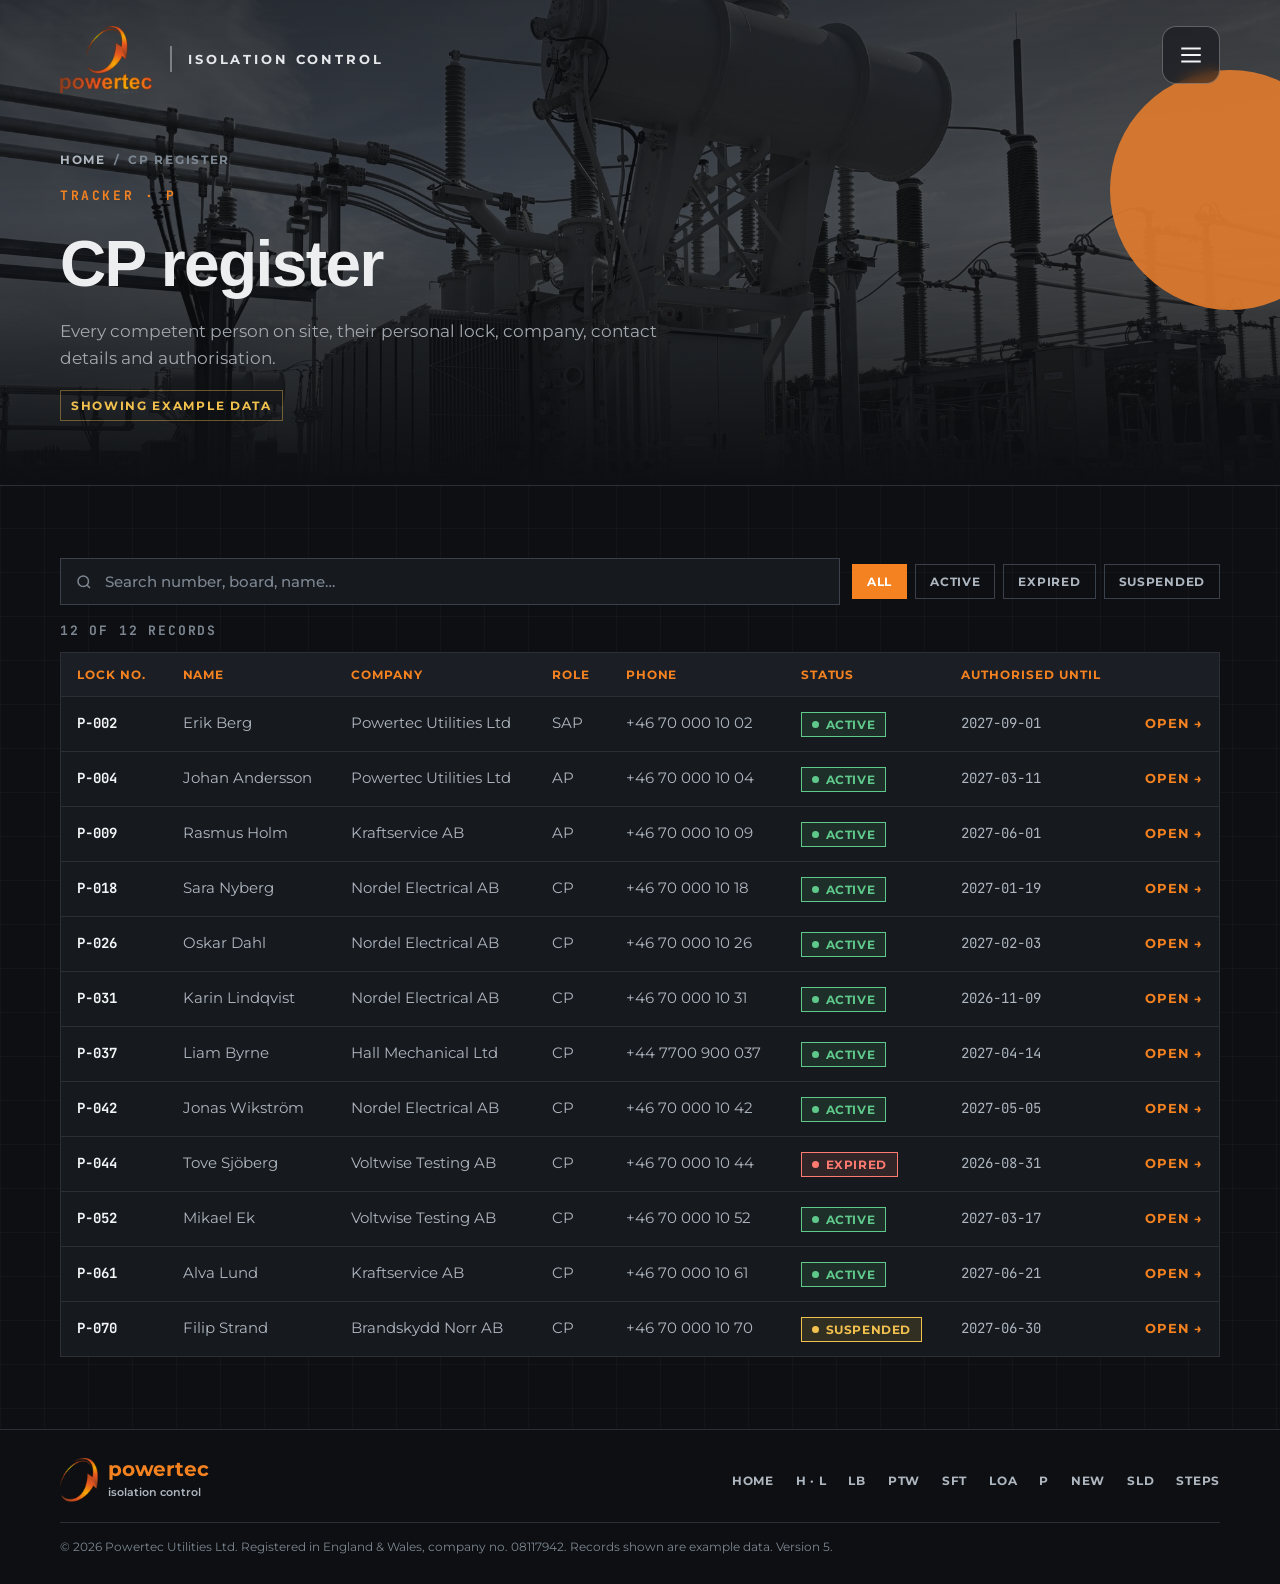
==== commit 1845e934: "Add files via upload" ====
--- a/cp.html
+++ b/cp.html
@@ -9,10 +9,10 @@
 <link rel="preconnect" href="https://fonts.googleapis.com">
 <link rel="preconnect" href="https://fonts.gstatic.com" crossorigin>
 <link rel="stylesheet" href="https://fonts.googleapis.com/css2?family=Montserrat:wght@400;500;600;700;800&family=JetBrains+Mono:wght@500;700&display=swap">
-<link rel="stylesheet" href="styles.css?v=4">
+<link rel="stylesheet" href="styles.css?v=5">
 </head>
 <body data-page="cp" data-root="">
 <noscript>Powertec Isolation Control needs JavaScript switched on.</noscript>
-<script src="app.js?v=4"></script>
+<script src="app.js?v=5"></script>
 </body>
 </html>
--- a/styles.css
+++ b/styles.css
@@ -451,3 +451,48 @@
 .hero:not(.home) .wrap{position:relative;z-index:1}
 @media (max-width:640px){.hero:not(.home) .orb{width:170px;height:170px;right:-50px;top:56px}}
 @media (prefers-reduced-motion:reduce){.hero .orb{animation:none}}
+
+/* =========================================================
+   INTERACTIVE DRAWINGS AND LOCK PICKER
+   ========================================================= */
+.dwgscroll{overflow:auto;-webkit-overflow-scrolling:touch;background:#fff;border:1px solid #2B3036;max-height:78vh}
+.dwgbox{position:relative;width:max(100%,var(--dw));container-type:inline-size}
+.dwgbox img{display:block;width:100%;height:100%;user-select:none;-webkit-user-select:none}
+.lk{position:absolute;transform:translate(-50%,-50%);width:calc(var(--r) * 100cqw);height:calc(var(--r) * 100cqw);min-width:18px;min-height:18px;border-radius:50%;border:2px solid currentColor;background:#fff;font:700 calc(var(--r) * 52cqw)/1 "Helvetica Neue",Arial,sans-serif;display:grid;place-items:center;padding:0;cursor:pointer;z-index:2;transition:transform .12s,box-shadow .12s}
+.lk.hv{color:#C81E1E}.lk.lv{color:#145AC8}
+.lk:hover,.lk:focus-visible{transform:translate(-50%,-50%) scale(1.25);z-index:3;outline:none;box-shadow:0 0 0 3px rgba(245,130,32,.55)}
+.lk.picked{background:currentColor}
+.lk.hv.picked{color:#C81E1E}.lk.lv.picked{color:#145AC8}
+.lk.picked{-webkit-text-fill-color:#fff}
+.lk.used{color:#8A9099!important;background:#E3E5E8;-webkit-text-fill-color:#6E747C}
+.lk.used::after{content:"";position:absolute;left:-18%;right:-18%;top:50%;height:2px;background:#3A3F46;transform:rotate(-40deg)}
+.lk.oos{color:#8A9099!important;background:#fff;border-style:dashed;-webkit-text-fill-color:#8A9099}
+.lk.off{opacity:.35}
+.lk.focus:not(.used):not(.oos){box-shadow:0 0 0 3px #fff,0 0 0 6px var(--orange);animation:lkpulse 1.6s ease-in-out infinite}
+.lk.hl{box-shadow:0 0 0 3px #fff,0 0 0 7px var(--orange);transform:translate(-50%,-50%) scale(1.35);z-index:4}
+@keyframes lkpulse{50%{box-shadow:0 0 0 3px #fff,0 0 0 10px rgba(245,130,32,.35)}}
+@media (prefers-reduced-motion:reduce){.lk.focus{animation:none}}
+.lk.mini{position:relative;transform:none;width:22px;height:22px;min-width:22px;min-height:22px;font-size:11px;display:inline-grid;cursor:default;flex:none}
+.lk.mini:hover{transform:none;box-shadow:none}
+.plegend{display:flex;flex-wrap:wrap;gap:10px 20px;font-size:13px;color:var(--muted)}
+.plegend span{display:inline-flex;align-items:center;gap:8px}
+.dwg-hint{color:var(--dim);font-size:13px}
+.dot{display:inline-block;width:10px;height:10px;border-radius:50%;margin-right:8px;vertical-align:0}
+.dot.hv{background:#E2463F}.dot.lv{background:#3D82E0}
+.none-yet{color:var(--dim);font-size:14px;margin:0}
+.picked li .pl{min-width:0;color:var(--muted)}
+.picked li .pl em{display:block;font-style:normal;font-size:12px;color:var(--dim);margin-top:2px}
+/* full-screen picker */
+.picker{position:fixed;inset:0;z-index:80;background:#0D0F12;display:flex;flex-direction:column;padding-top:env(safe-area-inset-top,0px);padding-bottom:env(safe-area-inset-bottom,0px)}
+.phead{display:flex;justify-content:space-between;align-items:center;gap:14px;padding:14px max(16px,env(safe-area-inset-right,0px)) 14px max(16px,env(safe-area-inset-left,0px));border-bottom:1px solid #2B3036}
+.ptitle{min-width:0}
+.ptitle .kicker{margin:0 0 4px;font-size:11px}
+.ptitle b{display:block;font:700 19px/1.2 var(--head);color:#fff}
+.ptitle small{display:block;color:var(--dim);font-size:12.5px;margin-top:4px;max-width:60ch}
+.phead .btn{flex:none;white-space:nowrap}
+.pbody{flex:1;overflow:auto;-webkit-overflow-scrolling:touch;background:#fff}
+.pbody .dwgscroll{overflow:visible;max-height:none;border:0}
+.picker .plegend{padding:10px 16px;border-top:1px solid #2B3036;background:#0D0F12}
+.ptoast{position:absolute;left:50%;bottom:calc(64px + env(safe-area-inset-bottom,0px));transform:translateX(-50%);width:min(560px,calc(100% - 32px));background:#1B1F25;color:#EDEEF0;border:1px solid var(--orange);padding:12px 14px;font-size:14px;line-height:1.45;box-shadow:0 12px 32px rgba(0,0,0,.45);z-index:5}
+.ptoast a{color:var(--orange);font-weight:700}
+@media (max-width:640px){.ptitle small{display:none}.ptitle b{font-size:16px}}
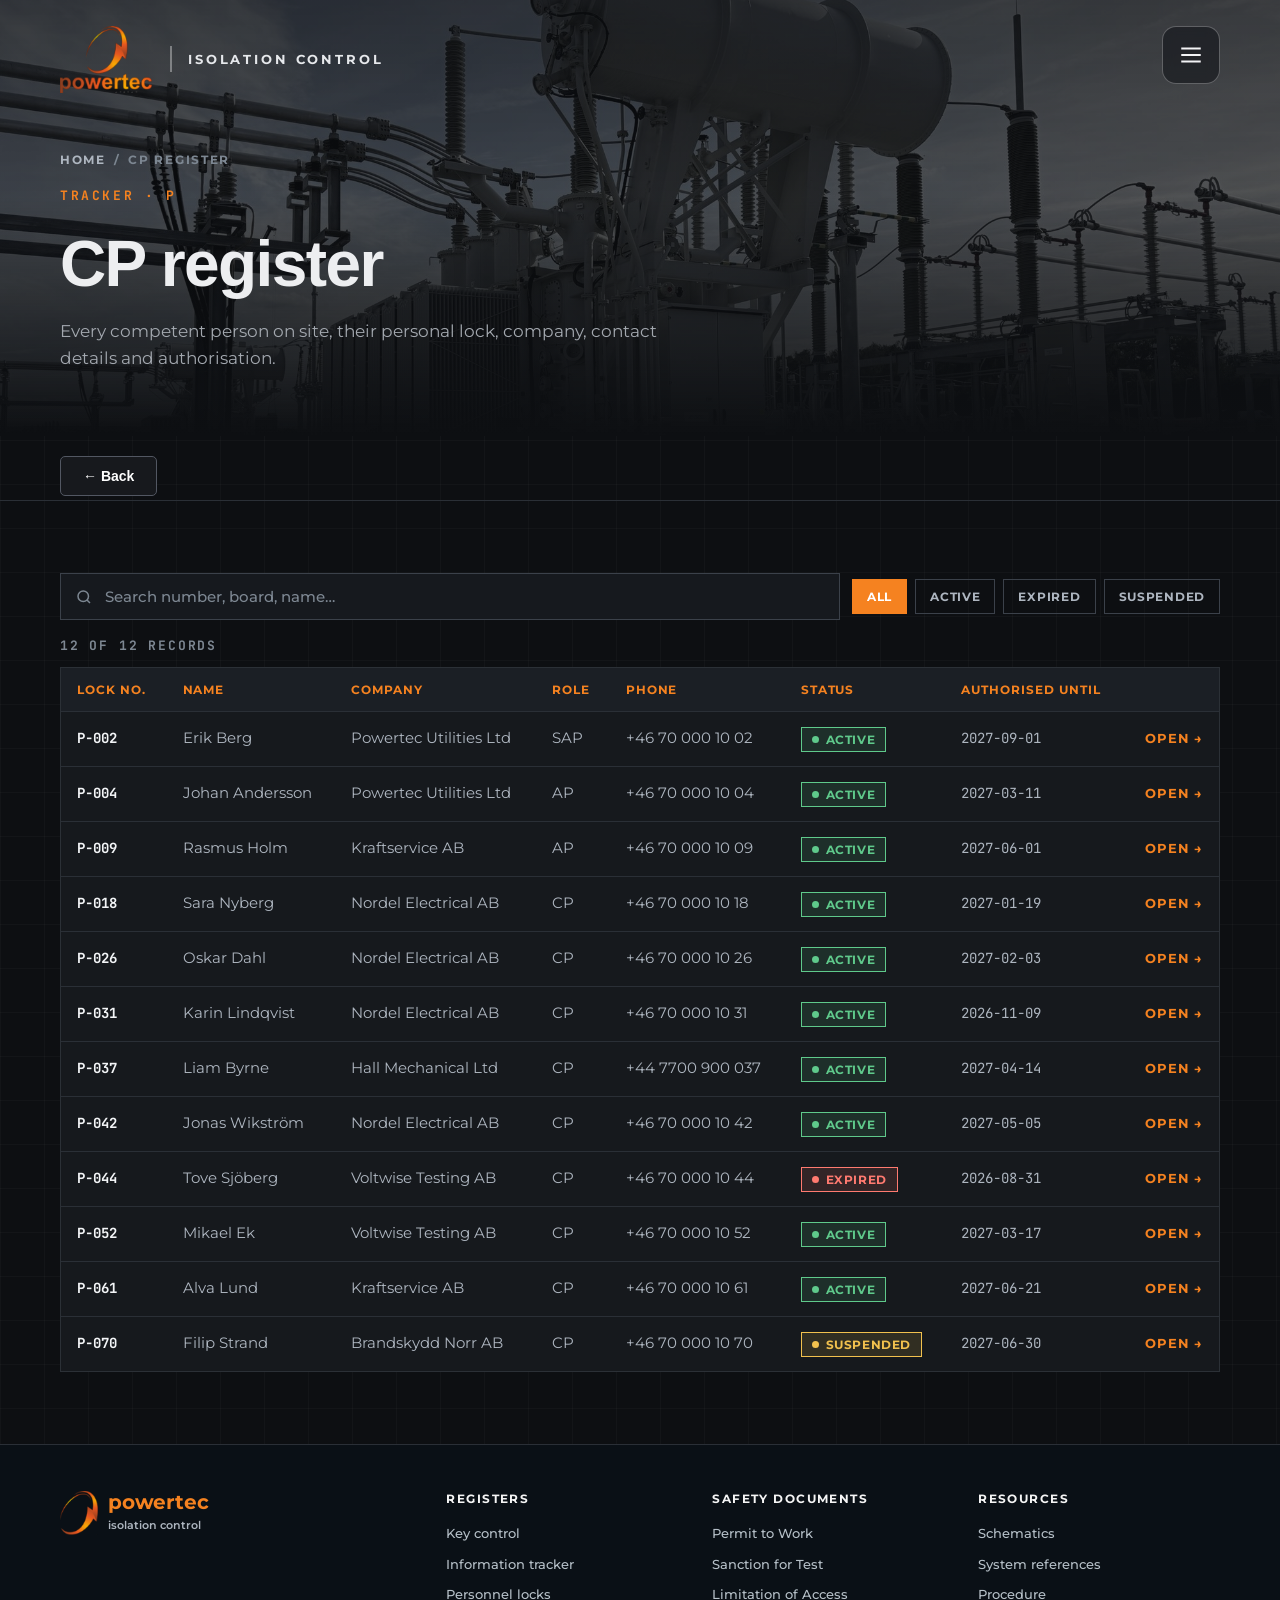
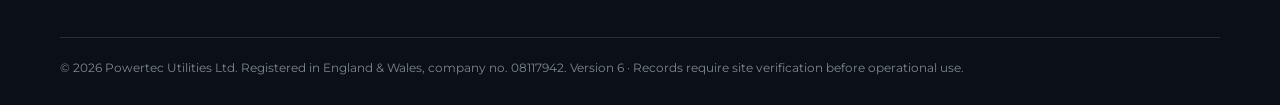
==== commit 949abea8: "Add files via upload" ====
--- a/cp.html
+++ b/cp.html
@@ -9,10 +9,10 @@
 <link rel="preconnect" href="https://fonts.googleapis.com">
 <link rel="preconnect" href="https://fonts.gstatic.com" crossorigin>
 <link rel="stylesheet" href="https://fonts.googleapis.com/css2?family=Montserrat:wght@400;500;600;700;800&family=JetBrains+Mono:wght@500;700&display=swap">
-<link rel="stylesheet" href="styles.css?v=5">
+<link rel="stylesheet" href="styles.css?v=7">
 </head>
 <body data-page="cp" data-root="">
 <noscript>Powertec Isolation Control needs JavaScript switched on.</noscript>
-<script src="app.js?v=5"></script>
+<script src="app.js?v=7"></script>
 </body>
 </html>
--- a/styles.css
+++ b/styles.css
@@ -496,3 +496,56 @@
 .ptoast{position:absolute;left:50%;bottom:calc(64px + env(safe-area-inset-bottom,0px));transform:translateX(-50%);width:min(560px,calc(100% - 32px));background:#1B1F25;color:#EDEEF0;border:1px solid var(--orange);padding:12px 14px;font-size:14px;line-height:1.45;box-shadow:0 12px 32px rgba(0,0,0,.45);z-index:5}
 .ptoast a{color:var(--orange);font-weight:700}
 @media (max-width:640px){.ptitle small{display:none}.ptitle b{font-size:16px}}
+
+/* Engineering reference gallery */
+.reference-grid{display:grid;grid-template-columns:repeat(2,minmax(0,1fr));gap:22px;margin:28px 0}.reference-card{margin:0;background:#151b21;border:1px solid #39424a;border-radius:12px;overflow:hidden}.reference-card img{width:100%;height:300px;object-fit:contain;background:#0c1014;display:block}.reference-card figcaption{padding:20px}.reference-card h3{margin:0 0 10px}.reference-card p{color:#c4ccd3;line-height:1.6}.reference-warning{border:2px solid #e87722;background:#241b16;padding:22px;border-radius:10px;color:#fff;margin:0 0 25px}.reference-warning b{color:#ff994e}.reference-warning p{max-width:1000px;line-height:1.6}@media(max-width:700px){.reference-grid{grid-template-columns:1fr}.reference-card img{height:230px}}
+
+/* Powertec UI refinement: compact navigation, restrained footer and no decorative orange orb */
+.hero .orb,.hero::after{display:none!important;content:none!important}
+.menu nav{max-width:960px;margin:30px auto 0}
+.menu nav a{font-family:var(--head);font-size:clamp(15px,1.55vw,19px)!important;font-weight:600;letter-spacing:.055em;line-height:1.3;padding:12px 0;align-items:center;transition:color .18s ease,padding-left .18s ease}
+.menu nav a:hover{padding-left:7px}
+.menu nav a small{font-size:10px;letter-spacing:.09em;opacity:.72}
+.menu .note{max-width:960px;font-size:12px}
+.site-foot{padding-top:46px;background:#0A1016}
+.site-foot .wrap{display:grid;grid-template-columns:minmax(180px,1fr) minmax(0,2.4fr);column-gap:clamp(25px,5vw,85px);row-gap:32px;align-items:start}
+.foot-brand{align-self:start}
+.foot-links{display:grid;grid-template-columns:repeat(3,minmax(0,1fr));gap:24px}
+.foot-col{display:flex;flex-direction:column;align-items:flex-start;gap:11px}
+.foot-col h3{margin:0 0 7px;color:#F5F5F5;font:700 12px var(--head);letter-spacing:.12em;text-transform:uppercase}
+.foot-col a{color:#B6C0C8;text-decoration:none;font:500 13px/1.5 var(--head);transition:color .15s ease}
+.foot-col a:hover,.foot-col a:focus-visible{color:var(--orange)}
+.foot-legal{grid-column:1/-1;margin:0;padding-top:20px;line-height:1.6}
+@media(max-width:750px){.site-foot .wrap{grid-template-columns:1fr}.foot-links{grid-template-columns:repeat(2,minmax(0,1fr))}.menu nav a{font-size:16px!important}}
+@media(max-width:430px){.foot-links{grid-template-columns:1fr;gap:24px}.menu nav a{font-size:15px!important;padding:10px 0}.menu nav a small{font-size:9px}}
+
+/* Navigation and administrative validation */
+.universal-back{padding-top:20px;padding-bottom:4px}.back-nav{background:#17191d;color:#fff;border:1px solid #525762;border-radius:5px;padding:11px 22px;font:600 14px Arial,Helvetica,sans-serif;cursor:pointer}.back-nav:hover,.back-nav:focus-visible{border-color:#f58220;color:#f58220}.placement-alert{border-left:4px solid #f58220;background:#33271d;padding:14px;line-height:1.55}.confirm-check{display:flex;align-items:flex-start;gap:10px;margin:14px 0;font-size:14px}.confirm-check input{margin-top:3px;min-width:18px;min-height:18px}#cancellingAp{width:100%;padding:12px;background:#11151a;color:#fff;border:1px solid #646b76;border-radius:4px;margin:9px 0 14px}
+
+
+/* Expired-document monitoring */
+.expiry-alert{display:grid;grid-template-columns:1fr auto;gap:8px 22px;align-items:center;text-decoration:none;padding:24px 28px;margin:0 0 28px;background:#191c20;border:2px solid #4c535b;color:#f1f3f5;transition:background .2s,border-color .2s;}
+.expiry-alert-title{font-size:clamp(21px,2.6vw,31px);font-weight:800;text-transform:uppercase;letter-spacing:.04em;}
+.expiry-alert-count{grid-row:span 2;font-size:clamp(40px,6vw,70px);font-weight:800;line-height:1;text-align:right;}
+.expiry-alert-sub{font-size:15px;color:#c2c6ce;}
+.expiry-alert-arrow{grid-column:1/-1;font-size:13px;text-transform:uppercase;font-weight:700;letter-spacing:.1em;}
+.expiry-alert.has-expired{border-color:#ff4148;background:#320e14;box-shadow:0 0 0 1px rgba(255,65,72,.15),0 0 24px rgba(255,65,72,.12);}
+.expiry-alert.has-expired .expiry-alert-title,.expiry-alert.has-expired .expiry-alert-count{color:#ff666b;animation:expiry-pulse 1.25s ease-in-out infinite;}
+.expiry-alert.has-expired .expiry-alert-arrow{color:#ff9699;}
+@keyframes expiry-pulse{0%,100%{opacity:1;text-shadow:0 0 0 transparent}50%{opacity:.42;text-shadow:0 0 15px rgba(255,65,72,.45)}}
+@media(prefers-reduced-motion:reduce){.expiry-alert.has-expired .expiry-alert-title,.expiry-alert.has-expired .expiry-alert-count{animation:none;}}
+.expiry-notice{border-left:4px solid #ff6268;background:#251a20;padding:17px 22px;margin-bottom:26px;line-height:1.65;}
+.expiry-notice strong{color:#ff858a;}
+.expiry-register-head{display:flex;align-items:baseline;justify-content:space-between;gap:20px;margin-bottom:18px;flex-wrap:wrap;}
+.expiry-register-head h2{margin:0;font-size:clamp(21px,3vw,32px);}
+.expiry-register-head>span{font-size:13px;color:#aeb5bf;}
+.expiry-table-wrap{overflow-x:auto;}
+.expiry-table{min-width:900px;width:100%;}
+.expiry-table th{text-align:left;white-space:nowrap;}
+.expiry-table td{vertical-align:middle;}
+.expiry-table a{color:#ff9657;text-decoration:underline;text-underline-offset:3px;}
+.expiry-table .expiry-date{color:#ff858a;font-weight:700;}
+.expiry-empty{padding:30px!important;text-align:center;}
+.expiry-help{color:#bfc3ca;font-size:14px;margin-top:16px;}
+.missing-contact{color:#ffbc78;}
+@media(max-width:650px){.expiry-alert{padding:20px 18px}.expiry-alert-count{font-size:46px}.expiry-table-wrap{margin-left:0;margin-right:0}}
